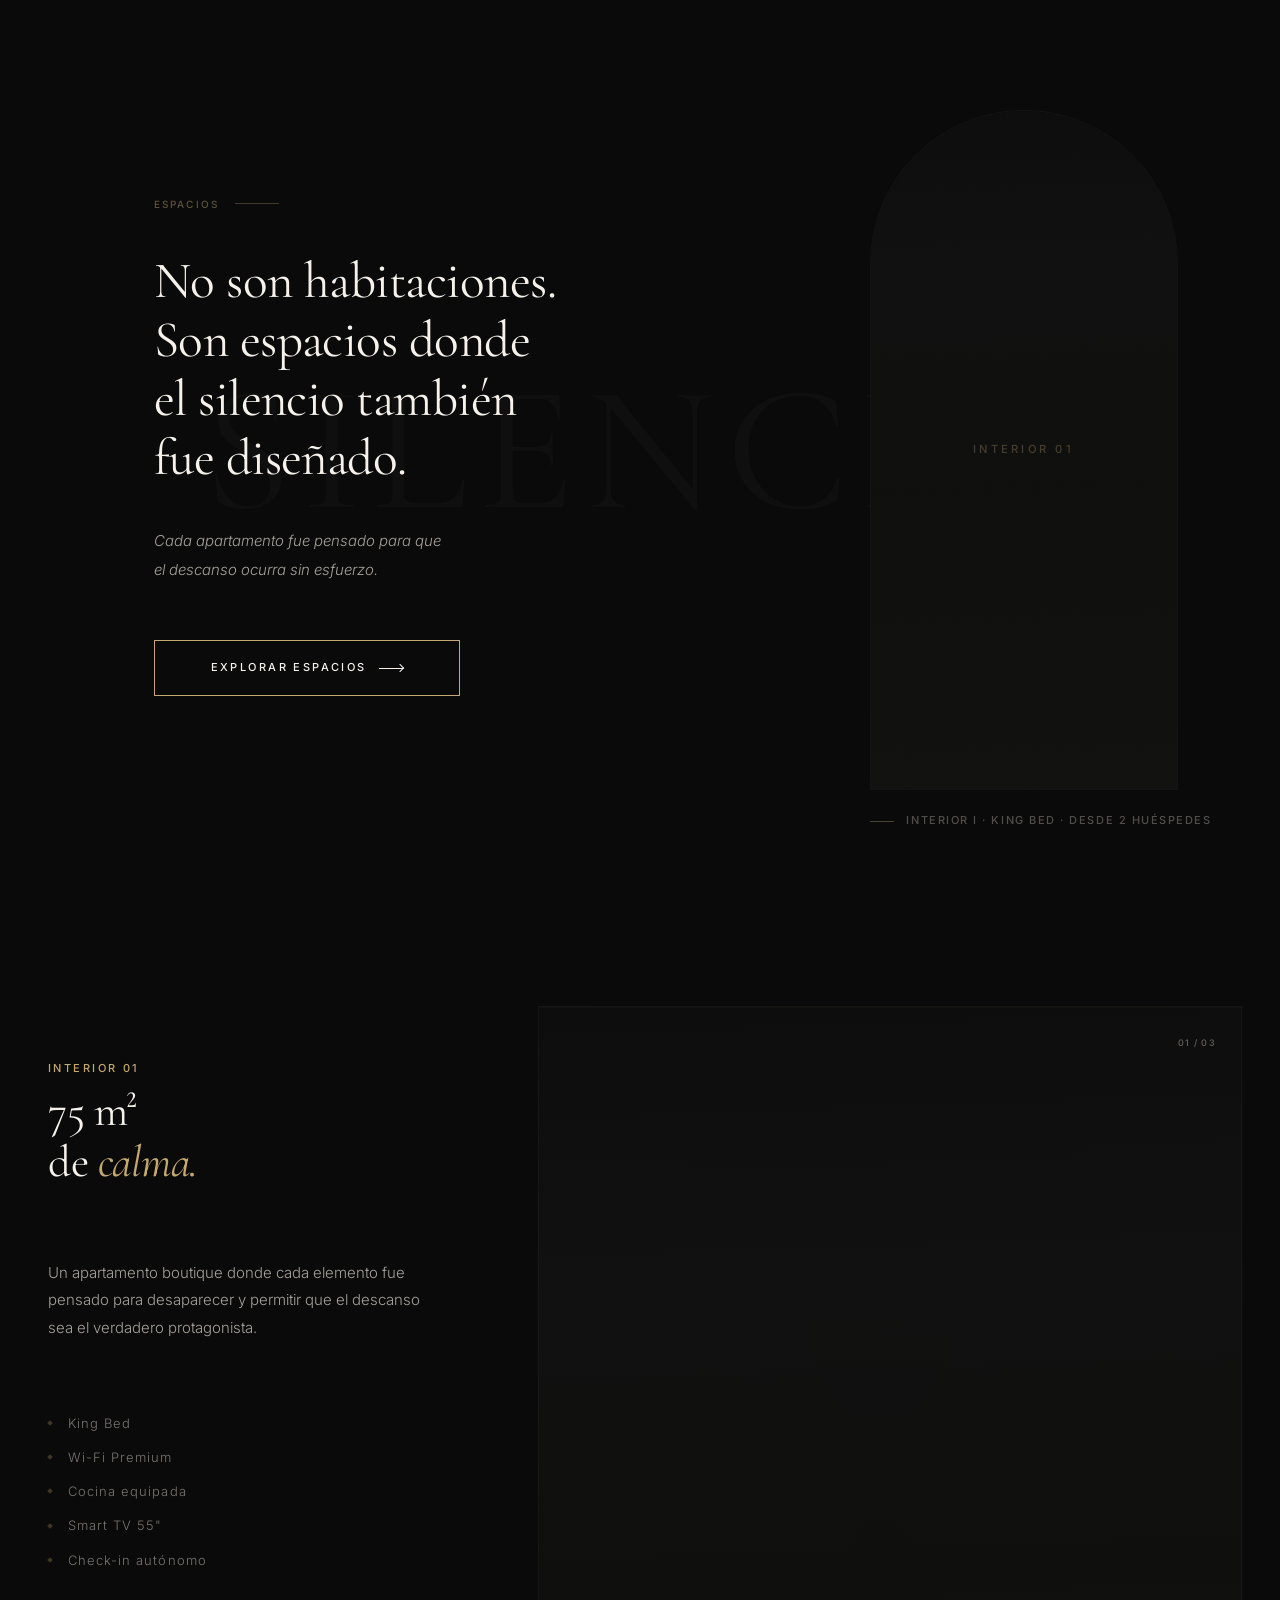
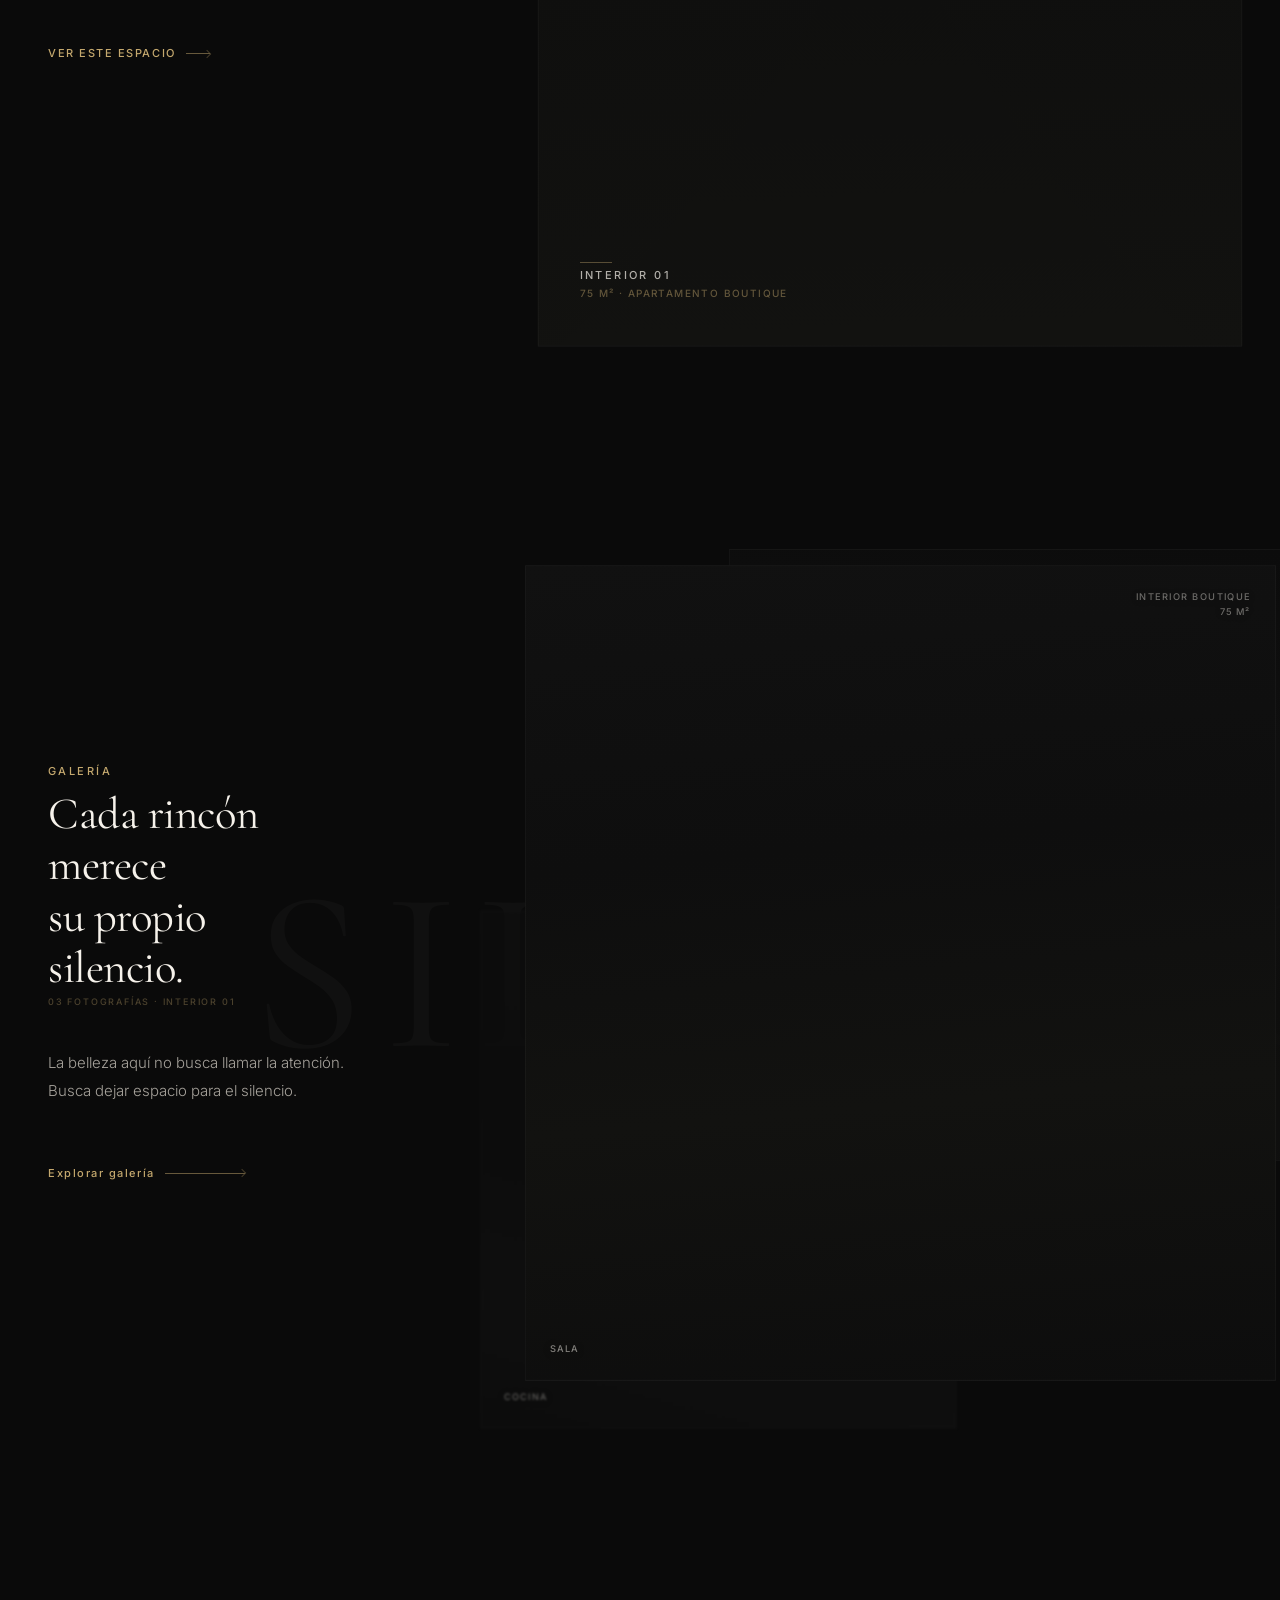
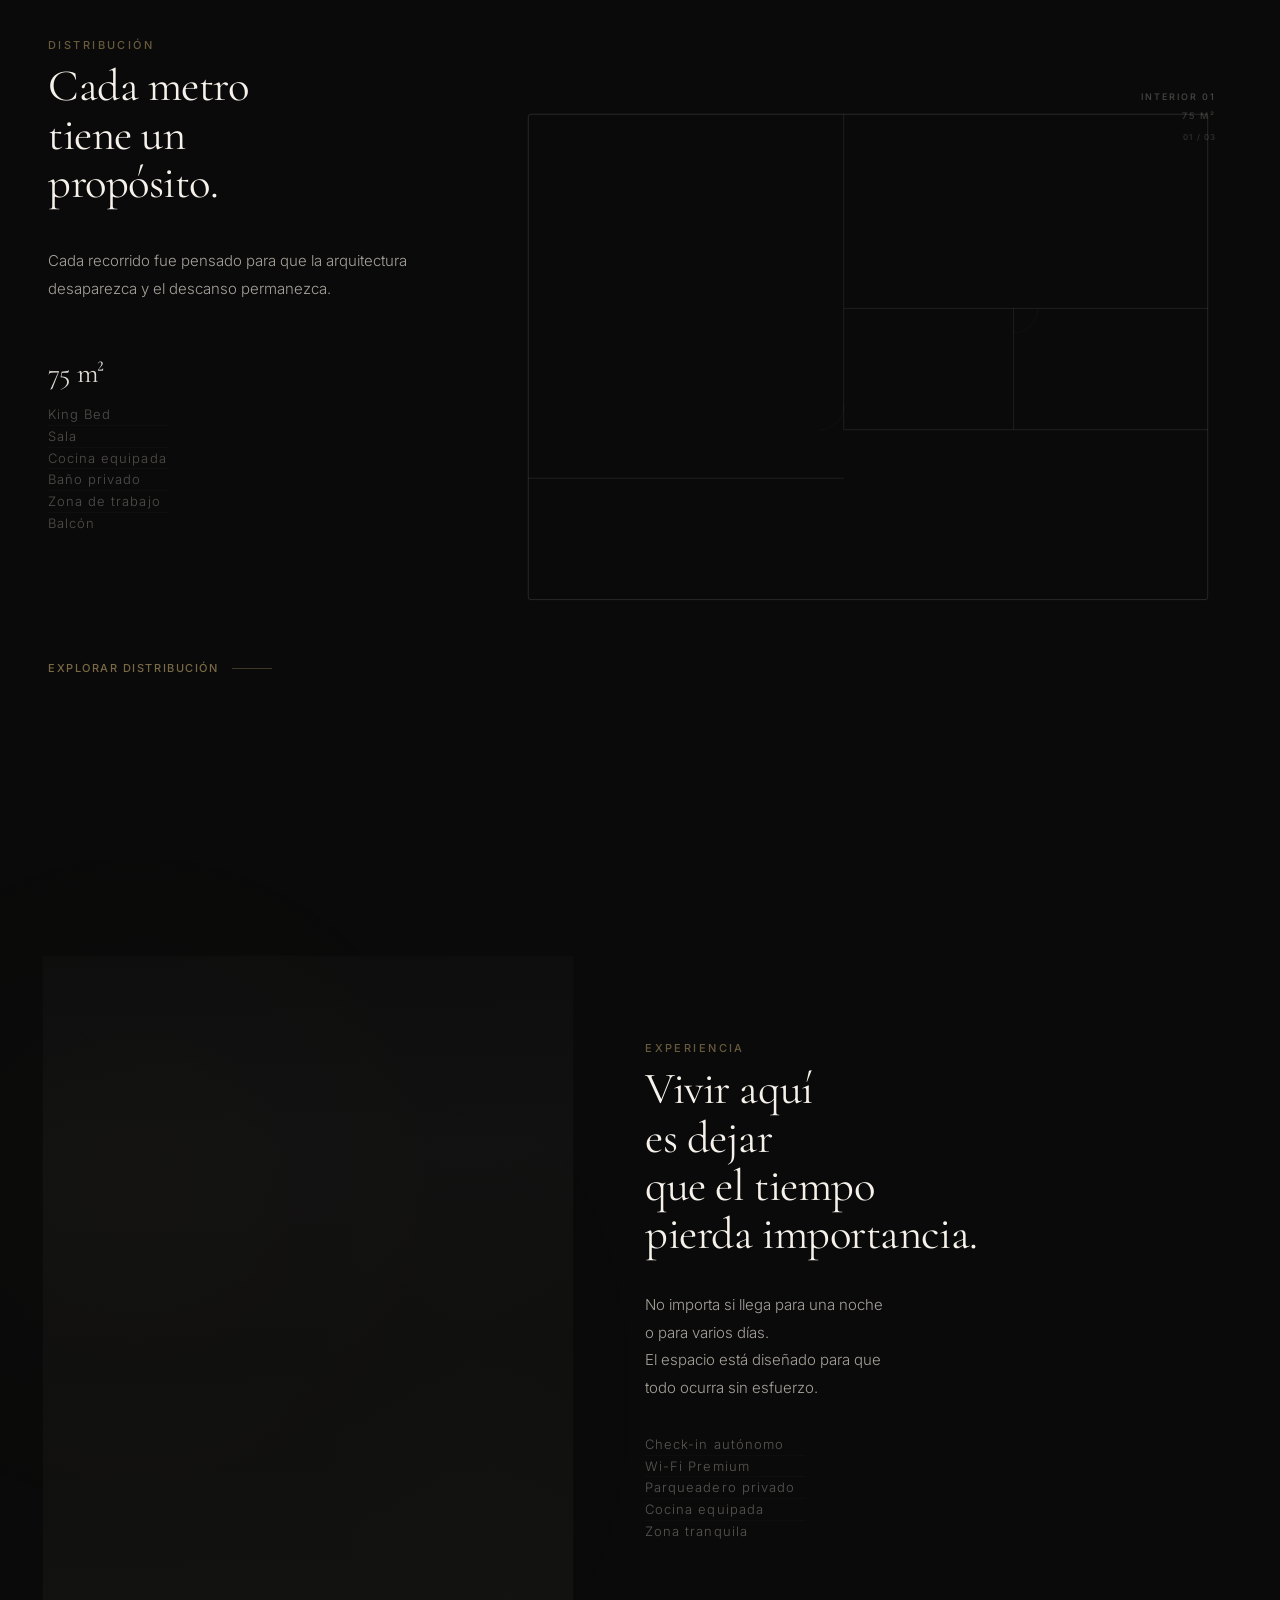
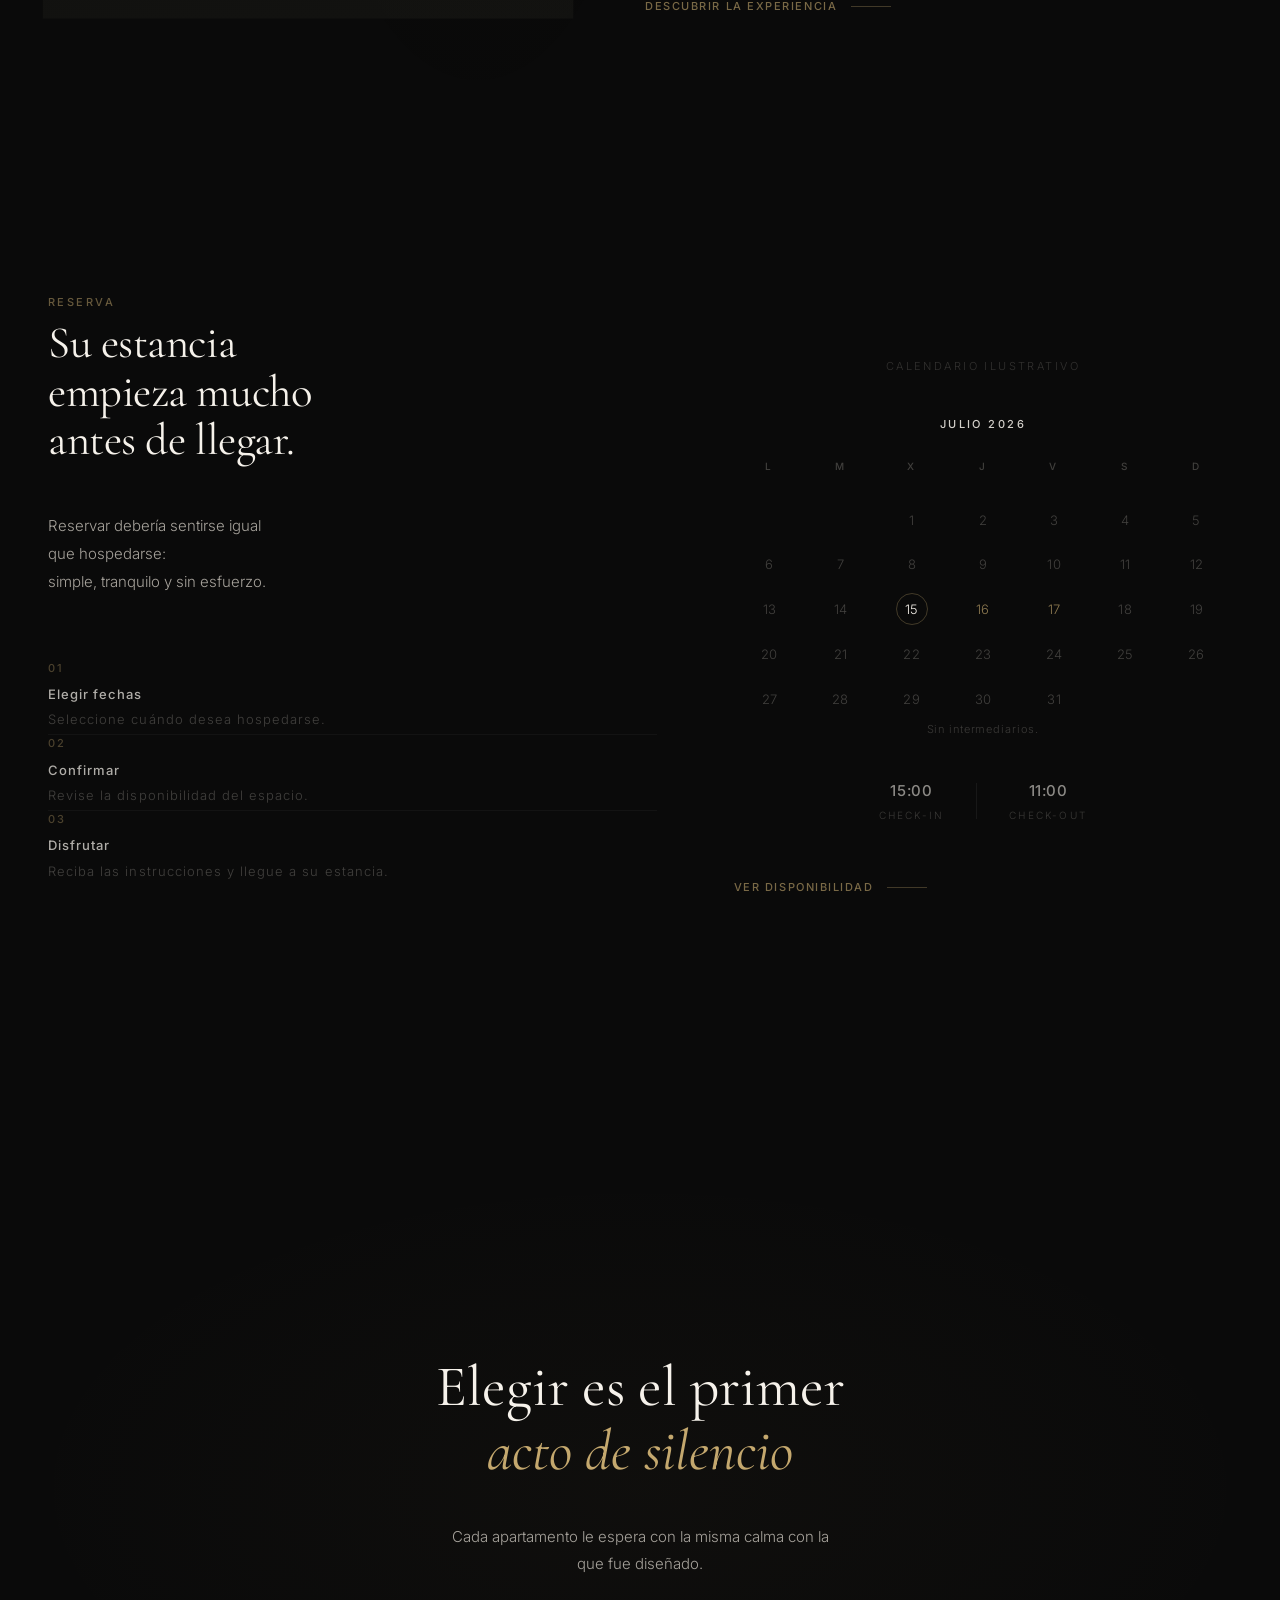
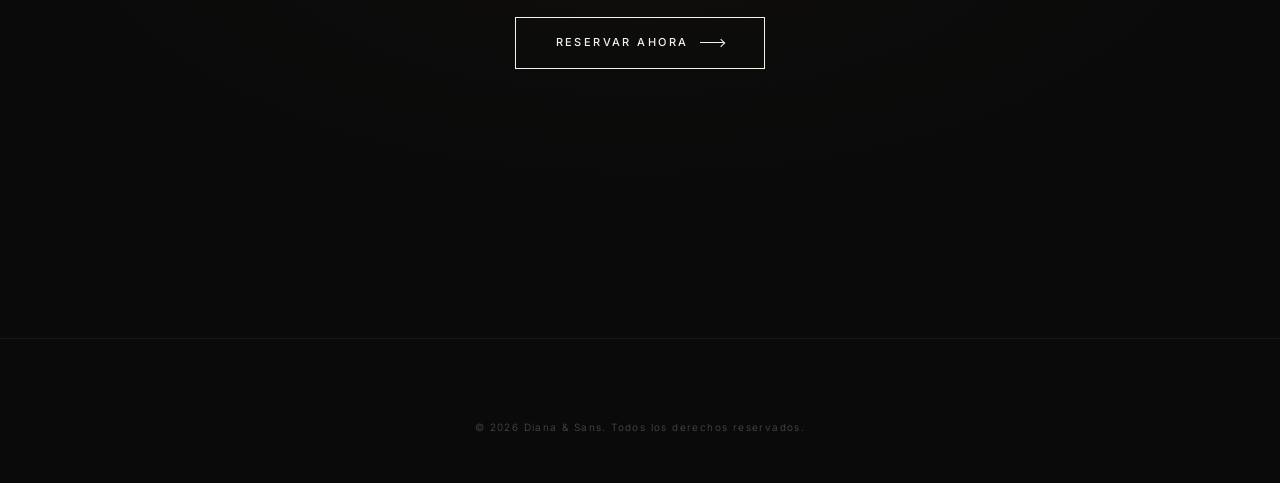
==== espacios.html @ 94f5e5bd "steps more air, calendar note closer, checkin aligned, label to illustrative" ====
<!DOCTYPE html>
<html lang="es">
<head>
  <meta charset="UTF-8">
  <meta name="viewport" content="width=device-width, initial-scale=1.0">
  <title>Espacios — Diana & Sans</title>
  <meta name="description" content="Seis apartamentos boutique. Cada uno, una pausa arquitectónica. Cartago, Valle del Cauca.">

  <link rel="preconnect" href="https://fonts.googleapis.com">
  <link rel="preconnect" href="https://fonts.gstatic.com" crossorigin>
  <link href="https://fonts.googleapis.com/css2?family=Cormorant+Garamond:ital,wght@0,400;0,500;0,600;1,400;1,500&family=Inter:wght@300;400;500&display=swap" rel="stylesheet">

  <link rel="stylesheet" href="assets/css/variables.css">
  <link rel="stylesheet" href="assets/css/reset.css">
  <link rel="stylesheet" href="assets/css/typography.css">
  <link rel="stylesheet" href="assets/css/components.css">
  <link rel="stylesheet" href="assets/css/navbar.css">
  <link rel="stylesheet" href="assets/css/hero.css">
  <link rel="stylesheet" href="assets/css/sections.css">
  <link rel="stylesheet" href="assets/css/footer.css">
  <link rel="stylesheet" href="assets/css/responsive.css">
  <link rel="stylesheet" href="assets/css/espacios-page.css">

  <link rel="icon" type="image/svg+xml" href="data:image/svg+xml,<svg xmlns='http://www.w3.org/2000/svg' viewBox='0 0 32 32'><text y='24' font-size='24' font-family='serif' fill='%23B79A63'>D</text></svg>">

  <style>
    [data-hero] {
      opacity: 0;
      transform: translateY(18px);
      transition: opacity 1s cubic-bezier(0.16, 1, 0.3, 1),
                  transform 1s cubic-bezier(0.16, 1, 0.3, 1);
    }
  </style>
</head>
<body>

  <nav class="navbar navbar--visible" role="navigation">
    <div class="navbar__inner">
      <a href="index.html" class="navbar__logo">Diana <span>&</span> Sans</a>
      <div class="navbar__menu">
        <a href="espacios.html" class="navbar__link">Espacios</a>
        <a href="experiencias.html" class="navbar__link">Experiencias</a>
        <a href="index.html#galeria" class="navbar__link">Galería</a>
        <a href="index.html#servicios" class="navbar__link">Servicios</a>
      </div>
      <div class="navbar__right">
        <span class="navbar__lang">ES</span>
        <a href="index.html#reservar" class="navbar__cta">Reservar</a>
      </div>
      <div class="navbar__toggle" aria-label="Menú">
        <span></span>
        <span></span>
        <span></span>
      </div>
    </div>
  </nav>

  <div class="navbar__mobile-menu">
    <a href="espacios.html" class="navbar__link">Espacios</a>
    <a href="experiencias.html" class="navbar__link">Experiencias</a>
    <a href="index.html#galeria" class="navbar__link">Galería</a>
    <a href="index.html#servicios" class="navbar__link">Servicios</a>
    <a href="index.html#reservar" class="btn btn--primary">Reservar</a>
  </div>

  <!-- ======================== -->
  <!-- HERO — Espacios -->
  <!-- ======================== -->
  <section class="es-hero" id="hero">
    <div class="es-hero__bg">
      <div class="es-hero__glow"></div>
    </div>

    <div class="es-hero__watermark" aria-hidden="true">Silencio</div>

    <div class="es-hero__visual">
      <div class="es-hero__image-frame">
        <div class="es-hero__image-placeholder">
          <span class="es-hero__image-label">Interior 01</span>
        </div>
        <div class="es-hero__tag">
          <span class="es-hero__tag-value">75 m²</span>
          <span class="es-hero__tag-desc">Apartamento Boutique</span>
        </div>
      </div>
      <div class="es-hero__micro-tag" data-hero="4">
        <span class="es-hero__micro-line"></span>
        <span class="es-hero__micro-text">Interior I · King Bed · Desde 2 huéspedes</span>
      </div>
    </div>

    <div class="es-hero__content">
      <div class="es-hero__overline-wrap" data-hero="0">
        <span class="es-hero__overline">Espacios</span>
        <div class="es-hero__overline-line"></div>
      </div>

      <h1 class="es-hero__title" data-hero="1">
        No son habitaciones.<br>
        Son espacios donde<br>
        el silencio también<br>
        fue diseñado.
      </h1>

      <p class="es-hero__subtitle" data-hero="2">
        Cada apartamento fue pensado para que<br>
        el descanso ocurra sin esfuerzo.
      </p>

      <a href="#espacios-lista" class="btn btn--cta es-hero__cta" data-hero="3">
        Explorar espacios
        <span class="btn__arrow"></span>
      </a>
    </div>
  </section>


  <!-- ================================================================
       APT 01 — Interior 01: Editorial 38/62. Photo protagonist.
       ================================================================ -->
  <section class="apt-editorial" data-reveal id="espacios-lista">
    <div class="apt-editorial__inner">

      <!-- Left column: text -->
      <div class="apt-editorial__text">
        <span class="apt-editorial__overline">Interior 01</span>
        <h2 class="apt-editorial__title">
          75 m²<br>
          de <em>calma.</em>
        </h2>
        <p class="apt-editorial__copy">
          Un apartamento boutique donde cada elemento fue pensado para desaparecer y permitir que el descanso sea el verdadero protagonista.
        </p>
        <ul class="apt-editorial__features">
          <li>King Bed</li>
          <li>Wi-Fi Premium</li>
          <li>Cocina equipada</li>
          <li>Smart TV 55"</li>
          <li>Check-in autónomo</li>
        </ul>
        <a href="#" class="apt-editorial__cta">
          Ver este espacio
          <span class="apt-editorial__cta-line"></span>
        </a>
      </div>

      <!-- Right column: image -->
      <div class="apt-editorial__image-col">
        <span class="apt-editorial__counter">01 / 03</span>
        <div class="apt-editorial__image">
          <div class="apt-editorial__image-placeholder"></div>
        </div>
        <div class="apt-editorial__ficha">
          <div class="apt-editorial__ficha-line"></div>
          <span class="apt-editorial__ficha-name">Interior 01</span>
          <span class="apt-editorial__ficha-specs">75 m² · Apartamento Boutique</span>
        </div>
      </div>

    </div>
  </section>

  <!-- ================================================================
       GALLERY PREVIEW — Editorial composition, photo stack.
       ================================================================ -->
  <section class="gallery-preview" id="gallery-preview" data-reveal>
    <div class="gallery-preview__inner">

      <!-- Watermark — giant word behind -->
      <span class="gallery-preview__watermark">Silencio</span>

      <!-- Left column: text -->
      <div class="gallery-preview__text">
        <span class="gallery-preview__overline">Galería</span>
        <h2 class="gallery-preview__title">
          Cada rincón<br>
          merece<br>
          su propio<br>
          silencio.
        </h2>
        <span class="gallery-preview__label">03 Fotografías · Interior 01</span>
        <p class="gallery-preview__copy">
          La belleza aquí no busca llamar la atención.<br>
          Busca dejar espacio para el silencio.
        </p>
        <a href="#" class="gallery-preview__cta">
          Explorar galería
          <span class="gallery-preview__cta-line"></span>
        </a>
      </div>

      <!-- Right column: stacked photos with narrative -->
      <div class="gallery-preview__stack">
        <div class="gallery-preview__photo gallery-preview__photo--1">
          <div class="gallery-preview__photo-placeholder"></div>
          <span class="gallery-preview__photo-caption">Sala</span>
          <span class="gallery-preview__photo-detail">
            Interior Boutique<br>
            75 m²
          </span>
        </div>
        <div class="gallery-preview__photo gallery-preview__photo--2">
          <div class="gallery-preview__photo-placeholder"></div>
          <span class="gallery-preview__photo-caption">Dormitorio</span>
        </div>
        <div class="gallery-preview__photo gallery-preview__photo--3">
          <div class="gallery-preview__photo-placeholder"></div>
          <span class="gallery-preview__photo-caption">Cocina</span>
        </div>
      </div>

    </div>
  </section>

  <!-- DISTRIBUCIÓN — Architectural Floor Plan -->
  <section class="distribucion">
    <div class="distribucion__inner">

      <!-- Left column: editorial text -->
      <div class="distribucion__content">
        <span class="distribucion__overline" data-distribucion>Distribución</span>

        <h2 class="distribucion__title" data-distribucion>
          Cada metro<br>
          tiene un<br>
          propósito.
        </h2>

        <p class="distribucion__copy" data-distribucion>
          Cada recorrido fue pensado para que la arquitectura desaparezca y el descanso permanezca.
        </p>

        <div class="distribucion__specs" data-distribucion>
          <span class="distribucion__spec-highlight">75 m²</span>
        </div>

        <ul class="distribucion__features" data-distribucion id="distribucion-features">
          <li class="distribucion__feature">King Bed</li>
          <li class="distribucion__feature">Sala</li>
          <li class="distribucion__feature">Cocina equipada</li>
          <li class="distribucion__feature">Baño privado</li>
          <li class="distribucion__feature">Zona de trabajo</li>
          <li class="distribucion__feature">Balcón</li>
        </ul>

        <a href="#interior-01" class="distribucion__cta" data-distribucion>
          <span class="distribucion__cta-text">Explorar distribución</span>
          <span class="distribucion__cta-line"></span>
        </a>
      </div>

      <!-- Right column: architectural floor plan SVG -->
      <div class="distribucion__plan" data-distribucion>

        <!-- Editorial detail — top-right corner -->
        <div class="distribucion__plan-detail">
          <span class="distribucion__plan-detail-name">Interior 01</span>
          <span class="distribucion__plan-detail-size">75 m²</span>
          <span class="distribucion__plan-detail-counter">01 / 03</span>
        </div>

        <svg class="distribucion__svg" viewBox="0 0 600 440" fill="none" xmlns="http://www.w3.org/2000/svg">

          <!-- Outer walls -->
          <rect class="distribucion__walls" x="20" y="20" width="560" height="400" rx="2"/>

          <!-- Inner partition lines -->
          <line class="distribucion__line distribucion__line--draw" x1="280" y1="20" x2="280" y2="280"/>
          <line class="distribucion__line distribucion__line--draw" x1="280" y1="280" x2="580" y2="280"/>
          <line class="distribucion__line distribucion__line--draw" x1="280" y1="180" x2="580" y2="180"/>
          <line class="distribucion__line distribucion__line--draw" x1="420" y1="180" x2="420" y2="280"/>
          <line class="distribucion__line distribucion__line--draw" x1="20" y1="320" x2="280" y2="320"/>

          <!-- Door arcs -->
          <path class="distribucion__line distribucion__line--draw distribucion__line--thin" d="M 280 260 A 20 20 0 0 1 260 280"/>
          <path class="distribucion__line distribucion__line--draw distribucion__line--thin" d="M 420 200 A 20 20 0 0 0 440 180"/>
          <path class="distribucion__line distribucion__line--draw distribucion__line--thin" d="M 400 280 A 20 20 0 0 1 420 260"/>

          <!-- Window marks (small tick marks on outer walls) -->
          <line class="distribucion__line distribucion__line--draw distribucion__line--thin" x1="80" y1="20" x2="80" y2="12"/>
          <line class="distribucion__line distribucion__line--draw distribucion__line--thin" x1="140" y1="20" x2="140" y2="12"/>
          <line class="distribucion__line distribucion__line--draw distribucion__line--thin" x1="200" y1="20" x2="200" y2="12"/>
          <line class="distribucion__line distribucion__line--draw distribucion__line--thin" x1="490" y1="20" x2="490" y2="12"/>
          <line class="distribucion__line distribucion__line--draw distribucion__line--thin" x1="580" y1="80" x2="588" y2="80"/>
          <line class="distribucion__line distribucion__line--draw distribucion__line--thin" x1="580" y1="130" x2="588" y2="130"/>

          <!-- Zones (hover areas — transparent fill) -->
          <rect class="distribucion__zone" data-zone="habitacion" x="22" y="22" width="256" height="296" rx="1"/>
          <rect class="distribucion__zone" data-zone="sala" x="282" y="22" width="296" height="156" rx="1"/>
          <rect class="distribucion__zone" data-zone="cocina" x="282" y="182" width="136" height="96" rx="1"/>
          <rect class="distribucion__zone" data-zone="bano" x="422" y="182" width="156" height="96" rx="1"/>
          <rect class="distribucion__zone" data-zone="balcon" x="22" y="322" width="256" height="96" rx="1"/>

          <!-- Zone labels -->
          <text class="distribucion__label" x="150" y="170" data-label="habitacion">Habitación</text>
          <text class="distribucion__label" x="430" y="105" data-label="sala">Sala</text>
          <text class="distribucion__label" x="350" y="235" data-label="cocina">Cocina</text>
          <text class="distribucion__label" x="500" y="235" data-label="bano">Baño</text>
          <text class="distribucion__label" x="150" y="375" data-label="balcon">Balcón</text>

        </svg>
      </div>

    </div>
  </section>

  <!-- ======================== -->
  <!-- EXPERIENCIA — Emotional Pause -->
  <!-- ======================== -->
  <section class="experiencia-pause">
    <div class="experiencia-pause__inner">

      <!-- Left: large photograph -->
      <div class="experiencia-pause__image-col">
        <div class="experiencia-pause__image">
          <div class="experiencia-pause__image-placeholder"></div>
        </div>
      </div>

      <!-- Right: editorial text -->
      <div class="experiencia-pause__content">
        <span class="experiencia-pause__overline">Experiencia</span>

        <h2 class="experiencia-pause__title">
          Vivir aquí<br>
          es dejar<br>
          que el tiempo<br>
          pierda importancia.
        </h2>

        <p class="experiencia-pause__copy">
          No importa si llega para una noche<br>
          o para varios días.<br>
          El espacio está diseñado para que<br>
          todo ocurra sin esfuerzo.
        </p>

        <ul class="experiencia-pause__list">
          <li class="experiencia-pause__item">Check-in autónomo</li>
          <li class="experiencia-pause__item">Wi-Fi Premium</li>
          <li class="experiencia-pause__item">Parqueadero privado</li>
          <li class="experiencia-pause__item">Cocina equipada</li>
          <li class="experiencia-pause__item">Zona tranquila</li>
        </ul>

        <a href="#experiencias" class="experiencia-pause__cta">
          <span class="experiencia-pause__cta-text">Descubrir la experiencia</span>
          <span class="experiencia-pause__cta-line"></span>
        </a>
      </div>

    </div>
  </section>

  <!-- RESERVA — Editorial Booking -->
  <section class="reserva">
    <div class="reserva__inner">

      <!-- Left: editorial text -->
      <div class="reserva__content">
        <span class="reserva__overline">Reserva</span>

        <h2 class="reserva__title">
          Su estancia<br>
          empieza mucho<br>
          antes de llegar.
        </h2>

        <p class="reserva__copy">
          Reservar debería sentirse igual<br>
          que hospedarse:<br>
          simple, tranquilo y sin esfuerzo.
        </p>

        <ol class="reserva__steps">
          <li class="reserva__step">
            <span class="reserva__step-number">01</span>
            <span class="reserva__step-title">Elegir fechas</span>
            <span class="reserva__step-desc">Seleccione cuándo desea hospedarse.</span>
          </li>
          <li class="reserva__step">
            <span class="reserva__step-number">02</span>
            <span class="reserva__step-title">Confirmar</span>
            <span class="reserva__step-desc">Revise la disponibilidad del espacio.</span>
          </li>
          <li class="reserva__step">
            <span class="reserva__step-number">03</span>
            <span class="reserva__step-title">Disfrutar</span>
            <span class="reserva__step-desc">Reciba las instrucciones y llegue a su estancia.</span>
          </li>
        </ol>
      </div>

      <!-- Right: editorial calendar -->
      <div class="reserva__calendar-col">
        <p class="reserva__calendar-label">Calendario ilustrativo</p>
        <div class="reserva__calendar">
          <div class="reserva__calendar-header">
            <span class="reserva__calendar-month">Julio 2026</span>
          </div>
          <div class="reserva__calendar-weekdays">
            <span>L</span><span>M</span><span>X</span><span>J</span><span>V</span><span>S</span><span>D</span>
          </div>
          <div class="reserva__calendar-grid">
            <span class="reserva__calendar-day reserva__calendar-day--empty"></span>
            <span class="reserva__calendar-day reserva__calendar-day--empty"></span>
            <span class="reserva__calendar-day">1</span>
            <span class="reserva__calendar-day">2</span>
            <span class="reserva__calendar-day">3</span>
            <span class="reserva__calendar-day">4</span>
            <span class="reserva__calendar-day">5</span>
            <span class="reserva__calendar-day">6</span>
            <span class="reserva__calendar-day">7</span>
            <span class="reserva__calendar-day">8</span>
            <span class="reserva__calendar-day">9</span>
            <span class="reserva__calendar-day">10</span>
            <span class="reserva__calendar-day">11</span>
            <span class="reserva__calendar-day">12</span>
            <span class="reserva__calendar-day">13</span>
            <span class="reserva__calendar-day">14</span>
            <span class="reserva__calendar-day reserva__calendar-day--selected">15</span>
            <span class="reserva__calendar-day reserva__calendar-day--active">16</span>
            <span class="reserva__calendar-day reserva__calendar-day--active">17</span>
            <span class="reserva__calendar-day">18</span>
            <span class="reserva__calendar-day">19</span>
            <span class="reserva__calendar-day">20</span>
            <span class="reserva__calendar-day">21</span>
            <span class="reserva__calendar-day">22</span>
            <span class="reserva__calendar-day">23</span>
            <span class="reserva__calendar-day">24</span>
            <span class="reserva__calendar-day">25</span>
            <span class="reserva__calendar-day">26</span>
            <span class="reserva__calendar-day">27</span>
            <span class="reserva__calendar-day">28</span>
            <span class="reserva__calendar-day">29</span>
            <span class="reserva__calendar-day">30</span>
            <span class="reserva__calendar-day">31</span>
          </div>
          <p class="reserva__calendar-note">Sin intermediarios.</p>
        </div>

        <div class="reserva__checkin">
          <span class="reserva__checkin-block">
            <span class="reserva__checkin-time">15:00</span>
            <span class="reserva__checkin-label">Check-in</span>
          </span>
          <span class="reserva__checkin-divider"></span>
          <span class="reserva__checkin-block">
            <span class="reserva__checkin-time">11:00</span>
            <span class="reserva__checkin-label">Check-out</span>
          </span>
        </div>

        <a href="#reservar" class="reserva__cta">
          <span class="reserva__cta-text">Ver disponibilidad</span>
          <span class="reserva__cta-line"></span>
        </a>
      </div>

    </div>
  </section>

  <!-- CTA FINAL -->
  <section class="cta-final" id="reservar">
    <div class="cta-final__bg"></div>
    <div class="cta-final__content">
      <h2 class="cta-final__title" data-reveal>
        Elegir es el primer<br>
        <span>acto de silencio</span>
      </h2>
      <p class="body-text" data-reveal="delay-1" style="max-width: 380px; text-align: center;">
        Cada apartamento le espera con la misma calma con la que fue diseñado.
      </p>
      <a href="#" class="btn btn--white" data-reveal="delay-2">
        Reservar ahora
        <span class="btn__arrow"></span>
      </a>
    </div>
  </section>

  <footer class="footer">
    <div class="container">
      <div class="footer__bottom">
        <span class="footer__copyright">&copy; 2026 Diana & Sans. Todos los derechos reservados.</span>
      </div>
    </div>
  </footer>

  <script src="assets/js/main.js"></script>
</body>
</html>
---- assets/css/variables.css ----
/* ============================================================
   DIANA & SANS — DESIGN SYSTEM TOKENS
   ============================================================
   
   Every value in this file is a token.
   No hardcoded values should exist anywhere else.
   
   ============================================================ */

:root {

  /* ==========================================================
     1. COLOR TOKENS
     ========================================================== */

  /* Palette */
  --color-black-absolute: #0A0A0A;
  --color-black-warm: #111111;
  --color-ivory: #F6F2EB;
  --color-gold: #C4A86E;
  --color-gray-warm: #A6A29B;
  --color-white: #FFFFFF;

  /* Functional */
  --color-divider: rgba(255, 255, 255, 0.06);
  --color-divider-gold: rgba(196, 168, 110, 0.2);
  --color-surface: var(--color-black-absolute);
  --color-surface-elevated: var(--color-black-warm);
  --color-text-primary: var(--color-ivory);
  --color-text-secondary: var(--color-gray-warm);
  --color-text-accent: var(--color-gold);

  /* ==========================================================
     2. TYPOGRAPHY TOKENS
     ========================================================== */

  /* Families */
  --font-heading: 'Cormorant Garamond', Georgia, serif;
  --font-body: 'Inter', -apple-system, Helvetica Neue, sans-serif;

  /* Weights */
  --weight-heading-light: 400;
  --weight-heading-medium: 500;
  --weight-heading-semibold: 600;
  --weight-body-light: 300;
  --weight-body-regular: 400;
  --weight-body-medium: 500;

  /* --- Type Scale --- */

  /* Display — Hero headline */
  --text-display: clamp(3.5rem, 6vw, 7.5rem);
  --text-display-lh: 1;
  --text-display-tracking: -0.02em;

  /* H1 — Section hero */
  --text-h1: clamp(2.5rem, 4.5vw, 5rem);
  --text-h1-lh: 1.1;
  --text-h1-tracking: -0.02em;

  /* H2 — Section title */
  --text-h2: clamp(2rem, 3.5vw, 4rem);
  --text-h2-lh: 1.15;
  --text-h2-tracking: -0.02em;

  /* H3 — Subsection */
  --text-h3: clamp(1.25rem, 1.8vw, 1.75rem);
  --text-h3-lh: 1.25;
  --text-h3-tracking: -0.01em;

  /* H4 — Card title */
  --text-h4: clamp(1.125rem, 1.4vw, 1.5rem);
  --text-h4-lh: 1.3;
  --text-h4-tracking: 0;

  /* Eyebrow — Section overline */
  --text-eyebrow: 0.625rem;
  --text-eyebrow-lh: 1.4;
  --text-eyebrow-tracking: 0.22em;

  /* Body — Paragraphs */
  --text-body: 0.9375rem;
  --text-body-lh: 1.8;
  --text-body-tracking: 0;

  /* Body Small — Captions in content */
  --text-body-small: 0.8125rem;
  --text-body-small-lh: 1.6;
  --text-body-small-tracking: 0;

  /* Caption — Labels, meta */
  --text-caption: 0.6875rem;
  --text-caption-lh: 1.4;
  --text-caption-tracking: 0.14em;

  /* CTA — Button text */
  --text-cta: 0.625rem;
  --text-cta-lh: 1.4;
  --text-cta-tracking: 0.22em;

  /* Stat — Number indicators */
  --text-stat: clamp(2.5rem, 3vw, 3.5rem);
  --text-stat-lh: 1;
  --text-stat-tracking: -0.02em;

  /* Tracking Presets */
  --tracking-tight: -0.02em;
  --tracking-normal: 0;
  --tracking-wide: 0.08em;
  --tracking-wider: 0.14em;
  --tracking-widest: 0.22em;

  /* Leading Presets */
  --leading-none: 1;
  --leading-tight: 1.1;
  --leading-snug: 1.25;
  --leading-normal: 1.6;
  --leading-relaxed: 1.8;

  /* ==========================================================
     3. SPACING TOKENS — 8px Baseline Grid
     ========================================================== */

  /* Atomic */
  --space-2: 2px;
  --space-4: 4px;
  --space-8: 8px;
  --space-12: 12px;
  --space-16: 16px;
  --space-24: 24px;
  --space-32: 32px;
  --space-40: 40px;
  --space-48: 48px;
  --space-56: 56px;
  --space-64: 64px;
  --space-72: 72px;
  --space-80: 80px;
  --space-96: 96px;
  --space-112: 112px;
  --space-120: 120px;
  --space-128: 128px;
  --space-160: 160px;
  --space-180: 180px;
  --space-192: 192px;
  --space-200: 200px;
  --space-220: 220px;

  /* --- Vertical Rhythm --- */

  /* Section breathing */
  --section-padding: var(--space-160);
  --section-gap: var(--space-160);

  /* Content block gap (between headline and body, etc.) */
  --block-gap: var(--space-80);

  /* Element gap (between related items) */
  --element-gap: var(--space-40);

  /* Tight gap (between label and value) */
  --tight-gap: var(--space-16);

  /* Micro gap (between inline items) */
  --micro-gap: var(--space-8);

  /* ==========================================================
     4. GRID TOKENS
     ========================================================== */

  --grid-container: 1440px;
  --grid-columns: 12;
  --grid-gutter: 32px;
  --grid-margin: 72px;
  --grid-page-margin: clamp(24px, 3.75vw, 72px);

  /* ==========================================================
     5. LAYOUT TOKENS
     ========================================================== */

  --navbar-height: 72px;
  --navbar-height-scrolled: 64px;

  /* ==========================================================
     6. RADIUS TOKENS
     ========================================================== */

  --radius-none: 0;
  --radius-sm: 2px;
  --radius-md: 4px;
  --radius-lg: 8px;

  /* ==========================================================
     7. SHADOW / EFFECT TOKENS
     ========================================================== */

  --shadow-none: none;
  --shadow-glow: 0 0 120px 60px rgba(196, 168, 110, 0.05);
  --shadow-glow-strong: 0 0 200px 80px rgba(196, 168, 110, 0.07);

  /* ==========================================================
     8. TRANSITION TOKENS
     ========================================================== */

  /* Easing */
  --ease-out: cubic-bezier(0.16, 1, 0.3, 1);
  --ease-in-out: cubic-bezier(0.65, 0, 0.35, 1);
  --ease-spring: cubic-bezier(0.34, 1.56, 0.64, 1);

  /* Duration — The luxury lives here */
  --duration-instant: 120ms;
  --duration-fast: 250ms;
  --duration-normal: 450ms;
  --duration-slow: 800ms;
  --duration-slower: 1200ms;
  --duration-emerge: 1600ms;

  /* ==========================================================
     9. Z-INDEX TOKENS
     ========================================================== */

  --z-below: -1;
  --z-base: 0;
  --z-above: 10;
  --z-navbar: 100;
  --z-overlay: 200;
  --z-modal: 300;
}
---- assets/css/typography.css ----
/* ============================================================
   DIANA & SANS — TYPOGRAPHY SYSTEM
   ============================================================
   
   Scale:
     Display  — Hero headlines
     H1       — Section hero
     H2       — Section titles
     H3       — Subsections, card names
     H4       — Small headings
     Eyebrow  — Section overlines
     Body     — Paragraphs
     Body Small — Captions in content
     Caption  — Labels, meta, navigation
     CTA      — Button text
     Stat     — Number indicators
   
   ============================================================ */

h1, h2, h3, h4, h5, h6 {
  font-family: var(--font-heading);
  font-weight: var(--weight-heading-light);
}

/* --- Display --- */
.display {
  font-size: var(--text-display);
  font-weight: var(--weight-heading-light);
  line-height: var(--text-display-lh);
  letter-spacing: var(--text-display-tracking);
}

/* --- H1 --- */
.h1 {
  font-size: var(--text-h1);
  font-weight: var(--weight-heading-light);
  line-height: var(--text-h1-lh);
  letter-spacing: var(--text-h1-tracking);
}

/* --- H2 --- */
.h2 {
  font-size: var(--text-h2);
  font-weight: var(--weight-heading-light);
  line-height: var(--text-h2-lh);
  letter-spacing: var(--text-h2-tracking);
}

/* --- H3 --- */
.h3 {
  font-size: var(--text-h3);
  font-weight: var(--weight-heading-medium);
  line-height: var(--text-h3-lh);
  letter-spacing: var(--text-h3-tracking);
}

/* --- H4 --- */
.h4 {
  font-size: var(--text-h4);
  font-weight: var(--weight-heading-medium);
  line-height: var(--text-h4-lh);
  letter-spacing: var(--text-h4-tracking);
}

/* --- Eyebrow --- */
.eyebrow {
  font-family: var(--font-body);
  font-size: var(--text-eyebrow);
  font-weight: var(--weight-body-medium);
  line-height: var(--text-eyebrow-lh);
  letter-spacing: var(--text-eyebrow-tracking);
  text-transform: uppercase;
  color: var(--color-text-accent);
}

/* --- Body --- */
.body {
  font-size: var(--text-body);
  font-weight: var(--weight-body-light);
  line-height: var(--text-body-lh);
  letter-spacing: var(--text-body-tracking);
  color: var(--color-text-secondary);
}

/* --- Body Small --- */
.body-sm {
  font-size: var(--text-body-small);
  font-weight: var(--weight-body-light);
  line-height: var(--text-body-small-lh);
  letter-spacing: var(--text-body-small-tracking);
  color: var(--color-text-secondary);
}

/* --- Caption --- */
.caption {
  font-family: var(--font-body);
  font-size: var(--text-caption);
  font-weight: var(--weight-body-regular);
  line-height: var(--text-caption-lh);
  letter-spacing: var(--text-caption-tracking);
  text-transform: uppercase;
  color: var(--color-text-secondary);
}

/* --- CTA --- */
.cta-text {
  font-family: var(--font-body);
  font-size: var(--text-cta);
  font-weight: var(--weight-body-medium);
  line-height: var(--text-cta-lh);
  letter-spacing: var(--text-cta-tracking);
  text-transform: uppercase;
}

/* --- Stat --- */
.stat {
  font-family: var(--font-heading);
  font-size: var(--text-stat);
  font-weight: var(--weight-heading-light);
  line-height: var(--text-stat-lh);
  letter-spacing: var(--text-stat-tracking);
}

/* ============================================================
   LEGACY CLASSES (backward compatibility)
   ============================================================ */

.heading-hero {
  font-size: var(--text-display);
  font-weight: var(--weight-heading-light);
  line-height: var(--text-display-lh);
  letter-spacing: var(--text-display-tracking);
}

.heading-section {
  font-size: var(--text-h2);
  font-weight: var(--weight-heading-light);
  line-height: var(--text-h2-lh);
  letter-spacing: var(--text-h2-tracking);
}

.heading-subsection {
  font-size: var(--text-h4);
  font-weight: var(--weight-heading-medium);
  line-height: var(--text-h4-lh);
}

.overline {
  font-family: var(--font-body);
  font-size: var(--text-eyebrow);
  font-weight: var(--weight-body-medium);
  letter-spacing: var(--text-eyebrow-tracking);
  text-transform: uppercase;
  color: var(--color-text-accent);
}

.body-text {
  font-size: var(--text-body);
  font-weight: var(--weight-body-light);
  line-height: var(--text-body-lh);
  letter-spacing: var(--text-body-tracking);
  color: var(--color-text-secondary);
}

.body-small {
  font-size: var(--text-body-small);
  font-weight: var(--weight-body-light);
  line-height: var(--text-body-small-lh);
  color: var(--color-text-secondary);
}

.gold-text {
  color: var(--color-text-accent);
}

.ivory-text {
  color: var(--color-text-primary);
}
---- assets/css/components.css ----
/* ===========================
   Layout Components
   =========================== */

.container {
  width: 100%;
  max-width: var(--grid-container);
  margin: 0 auto;
  padding-left: var(--grid-page-margin);
  padding-right: var(--grid-page-margin);
}

/* ===========================
   Vertical Rhythm
   =========================== */

.section {
  padding-top: var(--section-padding);
  padding-bottom: var(--section-padding);
  position: relative;
}

.section--flush {
  padding-top: 0;
  padding-bottom: 0;
}

.grid {
  display: grid;
  grid-template-columns: repeat(var(--grid-columns), 1fr);
  gap: var(--grid-gutter);
}

.flex-center {
  display: flex;
  align-items: center;
  justify-content: center;
}

.flex-between {
  display: flex;
  align-items: center;
  justify-content: space-between;
}

/* ===========================
   Dividers
   =========================== */

.divider {
  width: 100%;
  height: 1px;
  background-color: var(--color-divider);
  border: none;
}

.divider--gold {
  background-color: var(--color-divider-gold);
}

.divider--thin {
  opacity: 0.5;
}

.divider-vertical {
  width: 1px;
  height: 100%;
  background-color: var(--color-divider);
}

/* ===========================
   Buttons
   =========================== */

.btn {
  display: inline-flex;
  align-items: center;
  gap: var(--space-12);
  font-family: var(--font-body);
  font-size: var(--text-caption);
  font-weight: var(--weight-body-medium);
  letter-spacing: var(--tracking-widest);
  text-transform: uppercase;
  transition: all var(--duration-normal) var(--ease-out);
  position: relative;
}

.btn--primary {
  padding: var(--space-16) var(--space-40);
  border: 1px solid var(--color-gold);
  color: var(--color-gold);
}

.btn--primary:hover {
  background-color: var(--color-gold);
  color: var(--color-black-absolute);
}

.btn--ghost {
  padding: var(--space-16) 0;
  color: var(--color-gold);
  border: none;
}

.btn--ghost::after {
  content: '';
  position: absolute;
  bottom: 0;
  left: 0;
  width: 100%;
  height: 1px;
  background-color: var(--color-gold);
  transform: scaleX(0);
  transform-origin: right;
  transition: transform var(--duration-normal) var(--ease-out);
}

.btn--ghost:hover::after {
  transform: scaleX(1);
  transform-origin: left;
}

.btn--white {
  padding: var(--space-16) var(--space-40);
  border: 1px solid var(--color-ivory);
  color: var(--color-ivory);
}

.btn--white:hover {
  background-color: var(--color-ivory);
  color: var(--color-black-absolute);
}

.btn__arrow {
  width: 24px;
  height: 1px;
  background-color: currentColor;
  position: relative;
  transition: width var(--duration-normal) var(--ease-out);
}

.btn__arrow::after {
  content: '';
  position: absolute;
  right: 0;
  top: 50%;
  transform: translateY(-50%) rotate(45deg);
  width: 6px;
  height: 6px;
  border-top: 1px solid currentColor;
  border-right: 1px solid currentColor;
}

.btn:hover .btn__arrow {
  width: 36px;
}

/* ===========================
   Tags / Badges
   =========================== */

.tag {
  display: inline-flex;
  align-items: center;
  padding: var(--space-4) var(--space-16);
  font-family: var(--font-body);
  font-size: 0.625rem;
  font-weight: var(--weight-body-medium);
  letter-spacing: var(--tracking-widest);
  text-transform: uppercase;
  border: 1px solid var(--color-divider);
  color: var(--color-gray-warm);
}

.tag--gold {
  border-color: var(--color-divider-gold);
  color: var(--color-gold);
}

/* ===========================
   Indicators
   =========================== */

.indicator {
  display: flex;
  flex-direction: column;
  align-items: flex-start;
  gap: var(--space-8);
}

.indicator__number {
  font-family: var(--font-heading);
  font-size: var(--text-stat);
  font-weight: var(--weight-heading-light);
  line-height: var(--leading-none);
  color: var(--color-ivory);
}

.indicator__label {
  font-family: var(--font-body);
  font-size: var(--text-caption);
  font-weight: var(--weight-body-regular);
  letter-spacing: var(--tracking-wider);
  text-transform: uppercase;
  color: var(--color-gray-warm);
}

/* ===========================
   Image Containers
   =========================== */

.img-wrapper {
  position: relative;
  overflow: hidden;
  background-color: var(--color-black-warm);
}

.img-wrapper::after {
  content: '';
  position: absolute;
  inset: 0;
  background: linear-gradient(180deg, transparent 0%, rgba(10, 10, 10, 0.3) 100%);
  pointer-events: none;
}

.img-placeholder {
  width: 100%;
  height: 100%;
  background-color: var(--color-black-warm);
  position: relative;
  overflow: hidden;
}

.img-placeholder::before {
  content: '';
  position: absolute;
  inset: 0;
  background:
    linear-gradient(135deg, rgba(183, 154, 99, 0.03) 0%, transparent 50%),
    linear-gradient(225deg, rgba(166, 162, 155, 0.02) 0%, transparent 50%);
}

.img-placeholder--architectural {
  background:
    linear-gradient(180deg, var(--color-black-warm) 0%, rgba(17, 17, 17, 0.8) 100%);
}

/* Architectural line drawing */
.img-placeholder--architectural::after {
  content: '';
  position: absolute;
  top: 15%;
  left: 10%;
  width: 80%;
  height: 70%;
  border: 1px solid rgba(255, 255, 255, 0.02);
  background: transparent;
}

.img-placeholder--architectural::before {
  content: '';
  position: absolute;
  top: 25%;
  left: 20%;
  width: 60%;
  height: 50%;
  border: 1px solid rgba(196, 168, 110, 0.03);
}

/* ===========================
   Section Header Pattern
   =========================== */

.section-header {
  display: flex;
  flex-direction: column;
  gap: var(--space-24);
  max-width: 560px;
}

.section-header--center {
  align-items: center;
  text-align: center;
  max-width: 720px;
  margin: 0 auto;
}

/* ===========================
   Reveal Animations — Refined
   The luxury lives in the slowness
   =========================== */

[data-reveal] {
  opacity: 0;
  transform: translateY(16px);
  transition: opacity var(--duration-emerge) var(--ease-out),
              transform var(--duration-emerge) var(--ease-out);
}

[data-reveal].revealed {
  opacity: 1;
  transform: translateY(0);
}

[data-reveal="delay-1"] { transition-delay: 150ms; }
[data-reveal="delay-2"] { transition-delay: 300ms; }
[data-reveal="delay-3"] { transition-delay: 450ms; }
[data-reveal="delay-4"] { transition-delay: 600ms; }
[data-reveal="delay-5"] { transition-delay: 750ms; }
---- assets/css/navbar.css ----
/* ===========================
   Navigation
   =========================== */

.navbar {
  position: fixed;
  top: 0;
  left: 0;
  width: 100%;
  height: var(--navbar-height);
  z-index: var(--z-navbar);
  transition: all var(--duration-normal) var(--ease-out);
  opacity: 0;
  transform: translateY(-100%);
}

/* Visible state — triggered by scroll > 40px */
.navbar--visible {
  opacity: 1;
  transform: translateY(0);
}

.navbar__inner {
  display: flex;
  align-items: center;
  justify-content: space-between;
  height: 100%;
  padding-left: var(--grid-page-margin);
  padding-right: var(--grid-page-margin);
}

/* Logo */
.navbar__logo {
  font-family: var(--font-heading);
  font-size: 1.375rem;
  font-weight: var(--weight-heading-light);
  letter-spacing: var(--tracking-wide);
  color: var(--color-ivory);
  white-space: nowrap;
}

.navbar__logo span {
  color: var(--color-gold);
}

/* Navigation Menu */
.navbar__menu {
  display: flex;
  align-items: center;
  gap: var(--space-40);
}

.navbar__link {
  font-size: var(--text-caption);
  font-weight: var(--weight-body-regular);
  letter-spacing: var(--tracking-widest);
  text-transform: uppercase;
  color: var(--color-gray-warm);
  transition: color var(--duration-fast) var(--ease-out);
  position: relative;
}

.navbar__link::after {
  content: '';
  position: absolute;
  bottom: -4px;
  left: 0;
  width: 100%;
  height: 1px;
  background-color: var(--color-gold);
  transform: scaleX(0);
  transform-origin: right;
  transition: transform var(--duration-normal) var(--ease-out);
}

.navbar__link:hover {
  color: var(--color-ivory);
}

.navbar__link:hover::after {
  transform: scaleX(1);
  transform-origin: left;
}

/* Right Section */
.navbar__right {
  display: flex;
  align-items: center;
  gap: var(--space-32);
}

.navbar__lang {
  font-size: var(--text-caption);
  font-weight: var(--weight-body-regular);
  letter-spacing: var(--tracking-widest);
  text-transform: uppercase;
  color: var(--color-gray-warm);
  cursor: pointer;
  transition: color var(--duration-fast) var(--ease-out);
}

.navbar__lang:hover {
  color: var(--color-ivory);
}

.navbar__cta {
  padding: var(--space-8) var(--space-24);
  border: 1px solid var(--color-divider);
  font-size: 0.625rem;
  font-weight: var(--weight-body-medium);
  letter-spacing: var(--tracking-widest);
  text-transform: uppercase;
  color: var(--color-ivory);
  transition: all var(--duration-normal) var(--ease-out);
}

.navbar__cta:hover {
  border-color: var(--color-gold);
  color: var(--color-gold);
}

/* Scroll State */
.navbar--scrolled {
  background-color: rgba(10, 10, 10, 0.85);
  backdrop-filter: blur(20px);
  -webkit-backdrop-filter: blur(20px);
  height: var(--navbar-height-scrolled);
  border-bottom: 1px solid var(--color-divider);
}

.navbar--scrolled .navbar__inner {
  height: var(--navbar-height-scrolled);
}

/* Mobile Menu Toggle */
.navbar__toggle {
  display: none;
  flex-direction: column;
  gap: 5px;
  width: 24px;
  cursor: pointer;
}

.navbar__toggle span {
  width: 100%;
  height: 1px;
  background-color: var(--color-ivory);
  transition: all var(--duration-normal) var(--ease-out);
}

.navbar__toggle span:first-child { width: 100%; }
.navbar__toggle span:nth-child(2) { width: 60%; }
.navbar__toggle span:last-child { width: 80%; }

.navbar__toggle:hover span {
  background-color: var(--color-gold);
}

/* Mobile Menu */
.navbar__mobile-menu {
  display: none;
  position: fixed;
  top: 0;
  left: 0;
  width: 100%;
  height: 100vh;
  background-color: var(--color-black-absolute);
  z-index: var(--z-overlay);
  flex-direction: column;
  align-items: center;
  justify-content: center;
  gap: var(--space-48);
  opacity: 0;
  pointer-events: none;
  transition: opacity var(--duration-normal) var(--ease-out);
}

.navbar__mobile-menu.active {
  display: flex;
  opacity: 1;
  pointer-events: all;
}

.navbar__mobile-menu .navbar__link {
  font-size: var(--text-body);
  letter-spacing: var(--tracking-widest);
}
---- assets/css/hero.css ----
/* ===========================
   Hero Section
   =========================== */

.hero {
  position: relative;
  width: 100%;
  height: 100vh;
  min-height: 560px;
  display: flex;
  align-items: center;
  overflow: hidden;
}

/* ===========================
   Background — 3 Layers
   Layer 1: Fine grain
   Layer 2: Warm glow
   Layer 3: Paper texture (almost invisible)
   =========================== */

.hero__bg {
  position: absolute;
  inset: 0;
  z-index: var(--z-below);
}

/* Layer 3: Paper texture — barely perceptible depth */
.hero__bg::before {
  content: '';
  position: absolute;
  inset: 0;
  background:
    repeating-conic-gradient(
      rgba(255, 255, 255, 0.003) 0% 25%,
      transparent 0% 50%
    ) 0 0 / 4px 4px;
  opacity: 0.8;
  pointer-events: none;
}

/* Layer 1: Film grain — fine, cinematic */
.hero__bg::after {
  content: '';
  position: absolute;
  inset: 0;
  background-image: url("data:image/svg+xml,%3Csvg viewBox='0 0 512 512' xmlns='http://www.w3.org/2000/svg'%3E%3Cfilter id='n'%3E%3CfeTurbulence type='fractalNoise' baseFrequency='0.75' numOctaves='5' stitchTiles='stitch'/%3E%3C/filter%3E%3Crect width='100%25' height='100%25' filter='url(%23n)' opacity='0.035'/%3E%3C/svg%3E");
  background-size: 256px 256px;
  opacity: 0.5;
  pointer-events: none;
  mix-blend-mode: overlay;
}

/* ===========================
   Organic Glow — Layer 2
   Asymmetric, warm, organic
   =========================== */

.hero__glow {
  position: absolute;
  top: 38%;
  left: 46%;
  transform: translate(-50%, -50%);
  width: 1000px;
  height: 750px;
  pointer-events: none;
  opacity: 0;
  transition: opacity 2.5s cubic-bezier(0.16, 1, 0.3, 1);
}

/* Core hotspot — tighter, brighter */
.hero__glow::before {
  content: '';
  position: absolute;
  top: 15%;
  left: 48%;
  width: 280px;
  height: 200px;
  background: radial-gradient(
    ellipse at 48% 30%,
    rgba(196, 168, 110, 0.058) 0%,
    rgba(196, 168, 110, 0.027) 30%,
    rgba(196, 168, 110, 0.009) 55%,
    transparent 80%
  );
  border-radius: 45% 55% 50% 50%;
  filter: blur(45px);
}

/* Outer spill — wide, asymmetric drift */
.hero__glow::after {
  content: '';
  position: absolute;
  top: 5%;
  left: 35%;
  width: 650px;
  height: 550px;
  background:
    radial-gradient(ellipse 50% 40% at 45% 20%, rgba(196, 168, 110, 0.023) 0%, transparent 65%),
    radial-gradient(ellipse 30% 55% at 55% 40%, rgba(196, 168, 110, 0.013) 0%, transparent 55%),
    radial-gradient(ellipse 70% 25% at 40% 65%, rgba(196, 168, 110, 0.007) 0%, transparent 45%);
  filter: blur(90px);
}

.hero.loaded .hero__glow {
  opacity: 1;
}

/* ===========================
   Architectural Visual — RIGHT SIDE
   Appears after 1.5s, at 2-4% opacity
   Lines of a technical drawing
   =========================== */

.hero__visual {
  position: absolute;
  top: 50%;
  right: 8%;
  transform: translateY(-50%);
  width: 320px;
  height: 460px;
  pointer-events: none;
  opacity: 0;
  transition: opacity 3s cubic-bezier(0.16, 1, 0.3, 1) 1.5s;
}

.hero.loaded .hero__visual {
  opacity: 1;
}

/* Outer frame */
.hero__visual::before {
  content: '';
  position: absolute;
  inset: 0;
  border: 1px solid rgba(255, 255, 255, 0.06);
  border-radius: 160px 160px 0 0;
  box-shadow: 0 0 60px 20px rgba(196, 168, 110, 0.03);
}

/* Inner arch */
.hero__visual::after {
  content: '';
  position: absolute;
  bottom: 0;
  left: 50%;
  transform: translateX(-50%);
  width: 72%;
  height: 85%;
  border: 1px solid rgba(196, 168, 110, 0.06);
  border-radius: 120px 120px 0 0;
  box-shadow:
    0 0 40px 15px rgba(196, 168, 110, 0.025),
    inset 60px 0 80px -40px rgba(196, 168, 110, 0.035);
}

/* Technical grid lines inside */
.hero__visual-grid {
  position: absolute;
  inset: 0;
}

.hero__visual-grid::before {
  content: '';
  position: absolute;
  top: 0;
  left: 50%;
  width: 1px;
  height: 100%;
  background: rgba(255, 255, 255, 0.03);
}

.hero__visual-grid::after {
  content: '';
  position: absolute;
  top: 40%;
  left: 0;
  width: 100%;
  height: 1px;
  background: rgba(196, 168, 110, 0.03);
}

/* ===========================
   Editorial Word — hidden detail
   =========================== */

.hero__editorial-word {
  font-family: var(--font-body);
  font-size: 0.5rem;
  font-weight: var(--weight-body-medium);
  letter-spacing: 0.5em;
  text-transform: uppercase;
  color: var(--color-gold);
  opacity: 0.15;
  margin-top: 10px;
  margin-left: 20px;
}

/* ===========================
   Content — Asymmetric offset LEFT
   =========================== */

.hero__content {
  position: relative;
  z-index: var(--z-base);
  display: flex;
  flex-direction: column;
  align-items: flex-start;
  text-align: left;
  max-width: 900px;
  padding-left: clamp(48px, 8vw, 140px);
  padding-right: var(--grid-page-margin);
  margin-left: -40px;
  margin-top: -45px;
}

/* ===========================
   Brand Signature — sello delicado
   =========================== */

.hero__signature {
  font-family: var(--font-heading);
  font-size: 0.625rem;
  font-weight: var(--weight-heading-medium);
  letter-spacing: var(--tracking-widest);
  text-transform: uppercase;
  color: var(--color-gold);
  opacity: 0.45;
  margin-bottom: var(--space-56);
  padding-bottom: var(--space-20);
  position: relative;
}

.hero__signature::after {
  content: '';
  position: absolute;
  bottom: 0;
  left: 0;
  width: 20px;
  height: 1px;
  background-color: var(--color-gold);
  opacity: 0.3;
}

/* ===========================
   Title — Donde el lujo se vuelve silencio
   =========================== */

.hero__title {
  margin-bottom: var(--space-8);
  line-height: 1;
}

.hero__title em {
  font-style: italic;
  color: var(--color-gold);
}

/* ===========================
   Boutique — 55% of title, integrated
   =========================== */

.hero__boutique {
  font-family: var(--font-heading);
  font-size: clamp(1.6rem, 3vw, 2.75rem);
  font-weight: var(--weight-heading-light);
  font-style: italic;
  color: var(--color-ivory);
  margin-top: 36px;
  margin-bottom: var(--space-40);
  margin-left: clamp(64px, 8.5vw, 180px);
  opacity: 0.7;
  letter-spacing: var(--tracking-wide);
}

/* ===========================
   Subtitle — extreme tracking, more air
   =========================== */

.hero__subtitle {
  font-family: var(--font-body);
  font-size: 0.625rem;
  font-weight: var(--weight-body-medium);
  letter-spacing: 0.5em;
  text-transform: uppercase;
  color: var(--color-gold);
  margin-bottom: 0;
  margin-top: var(--space-8);
  opacity: 0.6;
}

/* ===========================
   Description — 420px max, magazine line-height
   =========================== */

.hero__description {
  max-width: 420px;
  margin-top: 56px;
  margin-bottom: 56px;
  color: var(--color-gray-warm);
  font-size: var(--text-hero-description);
  line-height: 1.85;
  font-weight: var(--weight-body-light);
}

/* ===========================
   CTA — Editorial: text + line below
   =========================== */

.hero__cta {
  position: relative;
  display: flex;
  flex-direction: column;
  align-items: flex-start;
  margin-bottom: var(--space-128);
}

.btn--editorial {
  display: inline-flex;
  align-items: center;
  gap: var(--space-16);
  color: var(--color-ivory);
  font-family: var(--font-body);
  font-size: 0.625rem;
  font-weight: var(--weight-body-medium);
  letter-spacing: var(--tracking-widest);
  text-transform: uppercase;
  padding: 0;
  position: relative;
  transition: color var(--duration-normal) var(--ease-out);
}

.btn--editorial__line {
  width: 120px;
  height: 1px;
  background-color: var(--color-ivory);
  opacity: 0.45;
  transition: width var(--duration-normal) var(--ease-out),
              opacity var(--duration-normal) var(--ease-out),
              background-color var(--duration-normal) var(--ease-out);
}

/* Thin line underneath the whole CTA */
.hero__cta::after {
  content: '';
  position: absolute;
  bottom: -12px;
  left: 0;
  width: 100%;
  max-width: 200px;
  height: 1px;
  background: linear-gradient(90deg, var(--color-divider), transparent);
}

.btn--editorial:hover {
  color: var(--color-gold);
}

.btn--editorial:hover .btn--editorial__line {
  width: 160px;
  opacity: 0.7;
  background-color: var(--color-gold);
}

/* ===========================
   Scroll Indicator
   =========================== */

.hero__scroll {
  display: flex;
  flex-direction: column;
  align-items: center;
  gap: var(--space-12);
  position: absolute;
  bottom: var(--space-88);
  left: 50%;
  transform: translateX(-50%);
  opacity: 0;
  transition: opacity 1.2s cubic-bezier(0.16, 1, 0.3, 1);
}

.hero.loaded .hero__scroll {
  opacity: 1;
  transition-delay: 4.2s;
}

.hero__line {
  width: 1px;
  height: 50px;
  background: linear-gradient(180deg, var(--color-gold), transparent);
  margin-bottom: var(--space-8);
}

.hero__scroll-text {
  font-size: 0.5rem;
  font-weight: var(--weight-body-medium);
  letter-spacing: var(--tracking-widest);
  text-transform: uppercase;
  color: var(--color-gray-warm);
  opacity: 0.5;
}

.hero__scroll-line {
  width: 1px;
  height: 32px;
  position: relative;
  overflow: hidden;
}

.hero__scroll-line::after {
  content: '';
  position: absolute;
  top: -100%;
  left: 0;
  width: 100%;
  height: 100%;
  background: linear-gradient(180deg, transparent, var(--color-gold));
  animation: scrollPulse 2.6s ease-in-out infinite;
}

@keyframes scrollPulse {
  0% { top: -100%; }
  50% { top: 100%; }
  100% { top: 100%; }
}
---- assets/css/sections.css ----
/* ===========================
   Espacios Section — Editorial
   =========================== */

.espacios {
  background-color: var(--color-black-absolute);
  overflow: hidden;
}

/* ── Cinematic transition ── */
.espacios__transition {
  display: flex;
  flex-direction: column;
  align-items: center;
  gap: var(--space-24);
  padding-top: var(--space-120);
  margin-bottom: var(--space-96);
}

.espacios__transition-line {
  width: 1px;
  height: 60px;
  background: linear-gradient(180deg, transparent, var(--color-gold), transparent);
  opacity: 0.3;
}

.espacios__transition-word {
  font-family: var(--font-body);
  font-size: 0.5625rem;
  font-weight: var(--weight-body-medium);
  letter-spacing: 0.5em;
  text-transform: uppercase;
  color: var(--color-gold);
  opacity: 0.4;
}

.espacios__header {
  margin-bottom: var(--space-16);
}

.espacios__header .section-header {
  display: flex;
  flex-direction: column;
  gap: var(--space-48);
}

/* ===========================
   Apartment Editorial — Luxury Boutique
   35% text / 65% image ratio
   =========================== */

.apt-editorial {
  background-color: var(--color-black-absolute);
  padding: var(--space-220) 0;
  overflow: hidden;
}

.apt-editorial__inner {
  display: grid;
  grid-template-columns: 35fr 65fr;
  gap: clamp(48px, 6vw, 120px);
  align-items: center;
  max-width: var(--grid-container);
  margin: 0 auto;
  padding-left: var(--grid-page-margin);
  padding-right: var(--grid-page-margin);
}

.apt-editorial--reversed .apt-editorial__inner {
  direction: rtl;
}

.apt-editorial--reversed .apt-editorial__inner > * {
  direction: ltr;
}

/* ── Text info column ── */
.apt-editorial__info {
  display: flex;
  flex-direction: column;
  gap: var(--space-8);
  min-width: 0;
}

.apt-editorial__number {
  font-family: var(--font-heading);
  font-size: clamp(7rem, 14vw, 12rem);
  font-weight: var(--weight-heading-light);
  line-height: var(--leading-none);
  color: var(--color-gold);
  opacity: 0.06;
  letter-spacing: -0.06em;
  user-select: none;
  margin-bottom: var(--space-8);
}

.apt-editorial__line {
  width: 40px;
  height: 1px;
  background-color: var(--color-gold);
  opacity: 0.4;
  margin: var(--space-4) 0 var(--space-12) 0;
}

.apt-editorial__name {
  font-family: var(--font-heading);
  font-size: clamp(1.75rem, 2.8vw, 2.5rem);
  font-weight: var(--weight-heading-light);
  color: var(--color-ivory);
  letter-spacing: var(--tracking-tight);
}

.apt-editorial__size {
  font-size: var(--text-caption);
  font-weight: var(--weight-body-medium);
  letter-spacing: var(--tracking-widest);
  text-transform: uppercase;
  color: var(--color-gold);
  opacity: 0.6;
}

.apt-editorial__desc {
  color: var(--color-gray-warm);
  line-height: var(--leading-relaxed);
  margin-top: var(--space-8);
}

.apt-editorial__ideal {
  font-size: var(--text-caption);
  letter-spacing: var(--tracking-widest);
  text-transform: uppercase;
  color: var(--color-gray-warm);
  opacity: 0.5;
  display: flex;
  gap: var(--space-4);
  margin-top: var(--space-16);
}

.apt-editorial__ideal span {
  color: var(--color-gold);
  opacity: 1;
}

/* ── Features with dividers ── */
.apt-editorial__features {
  display: flex;
  flex-direction: column;
  gap: 0;
  font-size: var(--text-body-small);
  line-height: 1.4;
  color: var(--color-gray-warm);
  opacity: 0.7;
  margin-top: var(--space-12);
}

.apt-editorial__feature {
  display: flex;
  align-items: center;
  padding: var(--space-8) 0;
  border-bottom: 1px solid rgba(255, 255, 255, 0.04);
}

.apt-editorial__feature:last-child {
  border-bottom: none;
}

/* Rule + CTA */
.apt-editorial__rule {
  border: none;
  border-top: 1px solid var(--color-divider);
  margin: var(--space-20) 0 var(--space-16) 0;
  width: 100%;
}

.apt-editorial__cta {
  font-family: var(--font-body);
  font-size: var(--text-caption);
  font-weight: var(--weight-body-medium);
  letter-spacing: var(--tracking-widest);
  text-transform: uppercase;
  color: var(--color-gold);
  display: inline-flex;
  align-items: center;
  gap: var(--space-12);
  padding: var(--space-16) 0;
  transition: color var(--duration-normal) var(--ease-out);
}

.apt-editorial__cta-arrow {
  display: inline-block;
  transition: transform var(--duration-normal) var(--ease-out);
}

.apt-editorial__cta:hover {
  color: var(--color-ivory);
}

.apt-editorial__cta:hover .apt-editorial__cta-arrow {
  transform: translateX(8px);
}

/* ── Carousel indicator ── */
.apt-editorial__carousel {
  display: flex;
  align-items: center;
  gap: var(--space-4);
  margin-top: var(--space-16);
  font-family: var(--font-body);
  font-size: 0.5625rem;
  font-weight: var(--weight-body-medium);
  letter-spacing: var(--tracking-widest);
  color: var(--color-gray-warm);
  opacity: 0.3;
}

.apt-editorial__carousel-current {
  color: var(--color-gold);
  opacity: 1;
}

.apt-editorial__carousel-sep {
  opacity: 0.4;
}

.apt-editorial__carousel-total {
  opacity: 0.5;
}

/* ── Image column (65%) ── */
.apt-editorial__image-wrapper {
  overflow: hidden;
  position: relative;
  border: 1px solid rgba(196, 168, 110, 0.06);
  min-width: 0;
  width: 100%;
}

.apt-editorial__image {
  width: 100%;
  aspect-ratio: 4/3;
  overflow: hidden;
  position: relative;
}

.apt-editorial__image .img-placeholder {
  transition: transform var(--duration-slower) var(--ease-out);
}

.apt-editorial:hover .apt-editorial__image .img-placeholder {
  transform: scale(1.02);
}

/* ── Entrance animation ── */
[data-reveal] .apt-editorial__image-wrapper {
  opacity: 0;
  transform: scale(1.04);
  filter: blur(12px);
  transition: opacity var(--duration-emerge) var(--ease-out),
              transform var(--duration-emerge) var(--ease-out),
              filter var(--duration-emerge) var(--ease-out);
}

[data-reveal].revealed .apt-editorial__image-wrapper {
  opacity: 1;
  transform: scale(1);
  filter: blur(0);
}

[data-reveal] .apt-editorial__info {
  opacity: 0;
  transform: translateY(40px);
  transition: opacity var(--duration-emerge) var(--ease-out) 100ms,
              transform var(--duration-emerge) var(--ease-out) 100ms;
}

[data-reveal].revealed .apt-editorial__info {
  opacity: 1;
  transform: translateY(0);
}

[data-reveal] .apt-editorial__number {
  opacity: 0;
  transition: opacity 1200ms var(--ease-out) 50ms;
}

[data-reveal].revealed .apt-editorial__number {
  opacity: 0.06;
}

[data-reveal] .apt-editorial__name {
  opacity: 0;
  transform: translateY(12px);
  transition: opacity 800ms var(--ease-out) 200ms,
              transform 800ms var(--ease-out) 200ms;
}

[data-reveal].revealed .apt-editorial__name {
  opacity: 1;
  transform: translateY(0);
}

[data-reveal] .apt-editorial__desc {
  opacity: 0;
  transition: opacity 800ms var(--ease-out) 300ms;
}

[data-reveal].revealed .apt-editorial__desc {
  opacity: 1;
}

/* Tiny text */
.espacios__closing {
  display: flex;
  flex-direction: column;
  align-items: center;
  gap: var(--space-32);
  text-align: center;
  padding: var(--space-48) 0 var(--space-64) 0;
}

.espacios__closing-line {
  width: 40px;
  height: 1px;
  background-color: var(--color-gold);
  opacity: 0.3;
}

.espacios__closing-text {
  max-width: 360px;
  opacity: 0.5;
  line-height: 1.8;
}

/* ===========================
   Experiencias Section — kept in experience-words.css
   =========================== */

/* ===========================
   Experiencias Section
   =========================== */

/* ===========================
   Ubicación Section
   =========================== */

/* ===========================
   Entorno Section — Map + Destinos v3
   =========================== */

.ubicacion {
  background-color: var(--color-black-absolute);
  overflow: hidden;
}

/* ── Header ── */
.ubicacion__header {
  position: relative;
  margin-bottom: 80px;
}

.ubicacion__header-line {
  position: absolute;
  left: -40px;
  top: 0;
  width: 1px;
  height: 0;
  background: linear-gradient(180deg, var(--color-gold) 0%, transparent 100%);
  opacity: 0.3;
  transition: height 1s cubic-bezier(0.16, 1, 0.3, 1);
}

[data-reveal].revealed .ubicacion__header-line,
.ubicacion__header.revealed .ubicacion__header-line {
  height: 100%;
}

.ubicacion__title {
  line-height: 1.1;
}

/* ── Subtitle — editorial presence ── */
.ubicacion__subtitle {
  margin-top: 32px;
  font-size: 1.125rem;
  line-height: 1.65;
  opacity: 0.65;
}

/* ── Layout — closer list↔map ── */
.ubicacion__layout {
  display: grid;
  grid-template-columns: 1fr 1.6fr;
  gap: 40px;
  align-items: start;
  margin-top: -30px;
}

.ubicacion__content {
  display: flex;
  flex-direction: column;
}

.ubicacion__details {
  display: flex;
  flex-direction: column;
  gap: 0;
}

/* ── Detail row — minutes as protagonist ── */
.ubicacion__detail {
  display: flex;
  align-items: center;
  gap: var(--space-20);
  padding: var(--space-32) 0;
  border-bottom: 1px solid var(--color-divider);
  cursor: default;
  opacity: 0;
  transform: translateY(12px);
  transition: opacity 0.5s cubic-bezier(0.16, 1, 0.3, 1),
              transform 0.5s cubic-bezier(0.16, 1, 0.3, 1);
}

.ubicacion__detail.revealed {
  opacity: 1;
  transform: translateY(0);
}

.ubicacion__detail:last-child {
  border-bottom: none;
}

/* Stagger */
.ubicacion__detail:nth-child(1) { transition-delay: 0.24s; }
.ubicacion__detail:nth-child(2) { transition-delay: 0.32s; }
.ubicacion__detail:nth-child(3) { transition-delay: 0.40s; }

.ubicacion__detail-icon {
  width: 28px;
  height: 1px;
  background-color: var(--color-gold);
  flex-shrink: 0;
  transition: width 0.3s var(--ease-out),
              background-color 0.3s var(--ease-out);
}

.ubicacion__detail:hover .ubicacion__detail-icon {
  width: 36px;
  background-color: var(--color-ivory);
}

.ubicacion__detail-text {
  display: flex;
  flex-direction: column;
  gap: 4px;
}

/* Time as protagonist — optical alignment */
.ubicacion__detail-value {
  font-family: var(--font-heading);
  font-size: clamp(1.375rem, 2vw, 1.75rem);
  font-weight: var(--weight-heading-light);
  color: var(--color-ivory);
  letter-spacing: var(--tracking-wide);
  font-variant-numeric: tabular-nums;
  transition: color var(--duration-normal) var(--ease-out);
}

.ubicacion__detail-label {
  font-size: var(--text-caption);
  font-weight: var(--weight-body-medium);
  letter-spacing: var(--tracking-wider);
  color: var(--color-gray-warm);
  transition: color var(--duration-normal) var(--ease-out);
}

/* Hover on row */
.ubicacion__detail:hover .ubicacion__detail-value {
  color: var(--color-gold);
}

.ubicacion__detail:hover .ubicacion__detail-label {
  color: var(--color-ivory);
}

/* Cross-hover: when map point is hovered, highlight this row */
.ubicacion__detail.is-active .ubicacion__detail-value {
  color: var(--color-gold);
}

.ubicacion__detail.is-active .ubicacion__detail-label {
  color: var(--color-ivory);
}

.ubicacion__detail.is-active .ubicacion__detail-icon {
  width: 36px;
  background-color: var(--color-ivory);
}

/* ── Context text below list ── */
.ubicacion__context {
  margin-top: var(--space-32);
  font-size: var(--text-body-small);
  color: var(--color-gray-warm);
  line-height: 1.6;
  max-width: 300px;
  opacity: 0;
  transform: translateY(8px);
  transition: opacity 0.5s cubic-bezier(0.16, 1, 0.3, 1) 0.5s,
              transform 0.5s cubic-bezier(0.16, 1, 0.3, 1) 0.5s;
}

.ubicacion__context.revealed {
  opacity: 0.55;
  transform: translateY(0);
}

/* ── Map — with texture ── */
.ubicacion__map {
  aspect-ratio: 16/10;
  background-color: #0f0f0f;
  position: relative;
  overflow: hidden;
  border: 1px solid rgba(255, 255, 255, 0.06);
}

/* Subtle radial texture */
.ubicacion__map::before {
  content: '';
  position: absolute;
  inset: 0;
  background: radial-gradient(ellipse at 45% 38%, rgba(196, 168, 110, 0.03) 0%, transparent 60%);
  pointer-events: none;
  z-index: 1;
}

/* Noise texture */
.ubicacion__map::after {
  content: '';
  position: absolute;
  inset: 0;
  opacity: 0.3;
  background-image: url("data:image/svg+xml,%3Csvg viewBox='0 0 256 256' xmlns='http://www.w3.org/2000/svg'%3E%3Cfilter id='n'%3E%3CfeTurbulence type='fractalNoise' baseFrequency='0.9' numOctaves='4' stitchTiles='stitch'/%3E%3C/filter%3E%3Crect width='100%25' height='100%25' filter='url(%23n)' opacity='0.04'/%3E%3C/svg%3E");
  pointer-events: none;
  z-index: 1;
}

.ubicacion__map-content {
  position: absolute;
  inset: 0;
}

.map-minimal {
  width: 100%;
  height: 100%;
  position: relative;
}

/* ── Streets — hierarchy ── */
.map-street {
  position: absolute;
  opacity: 0;
  transform: scaleX(0);
  transition: opacity 0.8s cubic-bezier(0.16, 1, 0.3, 1),
              transform 1s cubic-bezier(0.16, 1, 0.3, 1);
}

.map-street.is-revealed {
  opacity: 1;
  transform: scaleX(1);
}

/* Main axes — more visible */
.map-street--main {
  top: 38%;
  left: 0;
  width: 100%;
  height: 1px;
  background-color: rgba(255, 255, 255, 0.14);
  transform-origin: left center;
}

.map-street--avenue {
  top: 0;
  left: 45%;
  width: 1px;
  height: 100%;
  background-color: rgba(255, 255, 255, 0.14);
  transform: none;
  transform-origin: top center;
}

.map-street.is-revealed.map-street--avenue {
  transform: scaleY(1);
}

/* Secondary — more subtle */
.map-street--cross-1 {
  top: 22%;
  left: 15%;
  width: 55%;
  height: 1px;
  background-color: rgba(255, 255, 255, 0.05);
  transform-origin: left center;
}

.map-street--cross-2 {
  top: 62%;
  left: 30%;
  width: 45%;
  height: 1px;
  background-color: rgba(255, 255, 255, 0.05);
  transform-origin: left center;
}

.map-street--river {
  top: 80%;
  left: 5%;
  width: 70%;
  height: 2px;
  background: linear-gradient(90deg, transparent, rgba(100, 140, 180, 0.12), rgba(100, 140, 180, 0.06), transparent);
  transform-origin: left center;
}

/* ── Map points ── */
.map-point {
  position: absolute;
  display: flex;
  flex-direction: column;
  align-items: center;
  gap: 6px;
  opacity: 0;
  transform: scale(0.5);
  transition: opacity 0.5s cubic-bezier(0.16, 1, 0.3, 1),
              transform 0.5s cubic-bezier(0.16, 1, 0.3, 1);
}

.map-point.is-revealed {
  opacity: 1;
  transform: scale(1);
}

/* Secondary points — 20% larger */
.map-point__dot {
  width: 7px;
  height: 7px;
  border-radius: 50%;
  border: 1.5px solid rgba(196, 168, 110, 0.6);
  background-color: transparent;
  transition: background-color 0.3s ease,
              border-color 0.3s ease,
              box-shadow 0.3s ease,
              transform 0.3s var(--ease-out);
}

/* Primary pin — enhanced */
.map-point__dot--primary {
  width: 12px;
  height: 12px;
  background-color: var(--color-gold);
  border-color: var(--color-gold);
  box-shadow: 0 0 0 5px rgba(196, 168, 110, 0.1),
              0 0 24px rgba(196, 168, 110, 0.12);
}

/* Pulse — slower, more refined */
.map-point__pulse {
  position: absolute;
  top: 50%;
  left: 50%;
  width: 36px;
  height: 36px;
  transform: translate(-50%, -50%);
  border-radius: 50%;
  border: 1px solid rgba(196, 168, 110, 0.15);
  opacity: 0;
  animation: pinPulse 4s ease-in-out infinite;
}

@keyframes pinPulse {
  0%, 100% { transform: translate(-50%, -50%) scale(0.85); opacity: 0; }
  25% { opacity: 0.4; }
  75% { transform: translate(-50%, -50%) scale(1.5); opacity: 0; }
}

.map-point__label {
  font-size: 0.5625rem;
  font-weight: var(--weight-body-medium);
  letter-spacing: var(--tracking-widest);
  text-transform: uppercase;
  color: var(--color-gray-warm);
  white-space: nowrap;
  transition: color 0.3s ease;
}

/* Long labels — reduce tracking */
.map-point__label--wide {
  letter-spacing: 0.06em;
}

.map-point__label--primary {
  color: var(--color-gold);
  font-weight: var(--weight-body-semibold);
}

/* Hover on map point — enhanced */
.map-point:hover .map-point__dot {
  transform: scale(1.3);
  border-color: var(--color-gold);
  box-shadow: 0 0 16px rgba(196, 168, 110, 0.35);
}

.map-point:hover .map-point__label {
  color: var(--color-ivory);
}

/* Cross-hover: when row is hovered, highlight this map point */
.map-point.is-active .map-point__dot {
  transform: scale(1.3);
  border-color: var(--color-gold);
  box-shadow: 0 0 16px rgba(196, 168, 110, 0.35);
}

.map-point.is-active .map-point__label {
  color: var(--color-ivory);
}

/* ===========================
   Galería Section — Magazine Editorial
   =========================== */

.galeria {
  background-color: var(--color-black-absolute);
  overflow: hidden;
}

.galeria__editorial {
  display: flex;
  flex-direction: column;
  gap: var(--space-24);
  max-width: var(--grid-container);
  margin: 0 auto;
  padding-left: var(--grid-page-margin);
  padding-right: var(--grid-page-margin);
}

.galeria__row {
  display: flex;
  gap: var(--space-24);
  align-items: flex-start;
}

.galeria__row > * {
  min-width: 0;
}

.galeria__item {
  overflow: hidden;
  position: relative;
  cursor: pointer;
  box-shadow: 0 40px 100px rgba(0, 0, 0, 0.25);
  opacity: 0;
  transform: translateY(30px) scale(1.02);
  filter: blur(6px);
  transition: opacity 0.7s cubic-bezier(0.16, 1, 0.3, 1),
              transform 0.7s cubic-bezier(0.16, 1, 0.3, 1),
              filter 0.7s cubic-bezier(0.16, 1, 0.3, 1);
}

.galeria__item.is-revealed {
  opacity: 1;
  transform: translateY(0) scale(1);
  filter: blur(0);
}

.galeria__item[data-delay="0"] { transition-delay: 0ms; }
.galeria__item[data-delay="1"] { transition-delay: 200ms; }
.galeria__item[data-delay="2"] { transition-delay: 400ms; }

.galeria__item .img-placeholder {
  transition: transform var(--duration-slower) var(--ease-out),
              filter var(--duration-slower) var(--ease-out);
}

.galeria__item-overlay {
  position: absolute;
  inset: 0;
  background: rgba(0, 0, 0, 0.2);
  transition: background var(--duration-normal) var(--ease-out);
  pointer-events: none;
}

.galeria__item:hover .galeria__item-overlay {
  background: rgba(0, 0, 0, 0.05);
}

.galeria__item:hover .img-placeholder {
  transform: scale(1.03);
  filter: brightness(1.08);
}

/* ── Captions — editorial ── */
.galeria__caption {
  position: absolute;
  bottom: 0;
  left: 0;
  right: 0;
  padding: var(--space-32) var(--space-24) var(--space-20);
  display: flex;
  flex-direction: column;
  gap: var(--space-4);
  opacity: 0;
  transform: translateY(8px);
  transition: opacity var(--duration-normal) var(--ease-out),
              transform var(--duration-normal) var(--ease-out);
  background: linear-gradient(0deg, rgba(10, 10, 10, 0.6) 0%, transparent 100%);
  pointer-events: none;
}

.galeria__item:hover .galeria__caption {
  opacity: 1;
  transform: translateY(0);
}

.galeria__caption-title {
  font-family: var(--font-heading);
  font-size: clamp(0.875rem, 1.2vw, 1.125rem);
  font-weight: var(--weight-heading-light);
  color: var(--color-ivory);
  letter-spacing: var(--tracking-wide);
}

.galeria__caption-detail {
  font-family: var(--font-body);
  font-size: var(--text-caption);
  font-weight: var(--weight-body-medium);
  letter-spacing: var(--tracking-widest);
  text-transform: uppercase;
  color: var(--color-gray-warm);
  opacity: 0.7;
}

/* Row 1: Wide + Tall */
.galeria__row--1 {
  gap: var(--space-24);
}

.galeria__row--1 .galeria__item--wide {
  flex: 2;
  aspect-ratio: 16/10;
}

.galeria__row--1 .galeria__item--tall {
  flex: 1;
  aspect-ratio: 3/5;
  align-self: stretch;
}

/* Row 2: Full width cinematic */
.galeria__row--2 .galeria__item--full {
  width: 100%;
  aspect-ratio: 21/9;
}

/* Row 3: Two medium + small offset */
.galeria__row--3 {
  gap: var(--space-24);
}

.galeria__row--3 .galeria__item--medium {
  flex: 1;
  aspect-ratio: 4/5;
}

.galeria__row--3 .galeria__item--offset {
  margin-top: var(--space-64);
}

.galeria__row--3 .galeria__item--small {
  flex: 0.6;
  aspect-ratio: 1/1;
  align-self: center;
  margin-top: -30px;
}

/* ===========================
   Servicios Section — Minimalist Editorial
   =========================== */

/* ===========================
   Servicios Section — Editorial v3
   =========================== */

.servicios {
  background-color: var(--color-black-absolute);
  overflow: hidden;
  position: relative;
}

/* ── Subtle radial glow behind the list ── */
.servicios::before {
  content: '';
  position: absolute;
  top: 50%;
  left: 50%;
  width: 600px;
  height: 600px;
  transform: translate(-50%, -50%);
  background: radial-gradient(circle, rgba(196, 168, 110, 0.03) 0%, transparent 70%);
  pointer-events: none;
}

/* ── Header with vertical gold accent line ── */
.servicios__header {
  position: relative;
  margin-bottom: 110px;
}

.servicios__header-line {
  position: absolute;
  left: -40px;
  top: 0;
  width: 1px;
  height: 0;
  background: linear-gradient(180deg, var(--color-gold) 0%, transparent 100%);
  opacity: 0.3;
  transition: height 1s cubic-bezier(0.16, 1, 0.3, 1);
}

[data-reveal].revealed .servicios__header-line,
.servicios__header.revealed .servicios__header-line {
  height: 100%;
}

.servicios__editorial {
  display: flex;
  flex-direction: column;
  max-width: 720px;
  padding-bottom: 70px;
}

/* ── Row base ── */
.servicio-row {
  display: flex;
  align-items: center;
  gap: 40px;
  padding: 38px 0;
  opacity: 0;
  transform: translateY(20px);
  transition: opacity 0.6s cubic-bezier(0.16, 1, 0.3, 1),
              transform 0.6s cubic-bezier(0.16, 1, 0.3, 1);
  cursor: default;
}

.servicio-row.revealed {
  opacity: 1;
  transform: translateY(0);
}

/* Stagger: 0.08s between rows */
.servicio-row[data-servicio-index="0"] { transition-delay: 0ms; }
.servicio-row[data-servicio-index="1"] { transition-delay: 80ms; }
.servicio-row[data-servicio-index="2"] { transition-delay: 160ms; }
.servicio-row[data-servicio-index="3"] { transition-delay: 240ms; }
.servicio-row[data-servicio-index="4"] { transition-delay: 320ms; }
.servicio-row[data-servicio-index="5"] { transition-delay: 400ms; }
.servicio-row[data-servicio-index="6"] { transition-delay: 480ms; }

/* ── Value (left) — fixed width for alignment ── */
.servicio-row__value {
  font-family: var(--font-heading);
  font-size: clamp(1.5rem, 2.5vw, 2.25rem);
  font-weight: var(--weight-heading-light);
  color: var(--color-ivory);
  white-space: nowrap;
  width: 220px;
  flex-shrink: 0;
  transition: color var(--duration-normal) var(--ease-out);
  opacity: 0;
  transform: translateX(-12px);
}

.servicio-row.revealed .servicio-row__value {
  opacity: 1;
  transform: translateX(0);
  transition: opacity 0.5s cubic-bezier(0.16, 1, 0.3, 1) 0s,
              transform 0.5s cubic-bezier(0.16, 1, 0.3, 1) 0s,
              color var(--duration-normal) var(--ease-out);
}

/* ── Divider (center) — line draws left→right ── */
.servicio-row__divider {
  flex: 1;
  height: 1px;
  position: relative;
  overflow: hidden;
}

.servicio-row__divider-line {
  position: absolute;
  inset: 0;
  background-color: rgba(255, 255, 255, 0.12);
  transform: scaleX(0);
  transform-origin: left center;
  transition: transform 0.8s cubic-bezier(0.16, 1, 0.3, 1) 0.15s,
              background-color 0.4s var(--ease-out);
}

.servicio-row.revealed .servicio-row__divider-line {
  transform: scaleX(1);
}

/* Hover: line grows from left in 0.4s */
.servicio-row:hover .servicio-row__divider-line {
  transform: scaleX(1.08);
  background-color: rgba(196, 168, 110, 0.18);
}

/* Scanning glow on the divider */
.servicio-row__divider-glow {
  position: absolute;
  top: -1px;
  left: 0;
  width: 60px;
  height: 3px;
  background: linear-gradient(90deg, transparent, var(--color-gold), transparent);
  opacity: 0;
  transform: translateX(-60px);
  transition: opacity 0.3s ease;
}

.servicio-row__divider-glow.is-scanning {
  opacity: 0.4;
  animation: dividerScan 2s ease-in-out infinite;
}

@keyframes dividerScan {
  0% { transform: translateX(-60px); }
  100% { transform: translateX(calc(100% + 60px)); }
}

/* ── Label (right) — appears after line ── */
.servicio-row__label {
  font-size: var(--text-caption);
  font-weight: var(--weight-body-medium);
  letter-spacing: var(--tracking-wider);
  color: var(--color-gray-warm);
  white-space: nowrap;
  opacity: 0;
  transform: translateX(-8px);
  transition: opacity 0.5s cubic-bezier(0.16, 1, 0.3, 1) 0.35s,
              transform 0.5s cubic-bezier(0.16, 1, 0.3, 1) 0.35s,
              color var(--duration-normal) var(--ease-out);
}

.servicio-row.revealed .servicio-row__label {
  opacity: 1;
  transform: translateX(0);
}

/* ── Hover ── */
.servicio-row:hover .servicio-row__value {
  color: var(--color-gold);
}

.servicio-row:hover .servicio-row__label {
  color: var(--color-ivory);
}

/* ── Cursor glow tracking (desktop) ── */
@media (hover: hover) {
  .servicios__cursor-glow {
    position: absolute;
    width: 300px;
    height: 300px;
    border-radius: 50%;
    background: radial-gradient(circle, rgba(196, 168, 110, 0.04) 0%, transparent 70%);
    pointer-events: none;
    transform: translate(-50%, -50%);
    opacity: 0;
    transition: opacity 0.4s ease;
    z-index: 0;
  }

  .servicios__cursor-glow.is-visible {
    opacity: 1;
  }
}

/* ===========================
   Opiniones Section
   =========================== */

.opiniones {
  background-color: var(--color-black-absolute);
  overflow: hidden;
}

.opiniones__layout {
  display: flex;
  flex-direction: column;
  align-items: center;
  text-align: center;
  padding-top: 100px;
}

.opiniones__quotes {
  display: flex;
  flex-direction: column;
  max-width: 800px;
  margin: 0 auto;
  position: relative;
  min-height: 320px;
}

/* ── Quote base ── */
.opinione {
  display: none;
  flex-direction: column;
  align-items: center;
  gap: var(--space-24);
  opacity: 0;
  transform: translateY(20px);
  transition: opacity 0.6s cubic-bezier(0.16, 1, 0.3, 1),
              transform 0.6s cubic-bezier(0.16, 1, 0.3, 1);
}

.opinione.is-active {
  display: flex;
}

.opinione.is-visible {
  opacity: 1;
  transform: translateY(0);
}

/* ── Quotes — bigger, gold ── */
.opinione__mark {
  font-family: var(--font-heading);
  font-size: 4rem;
  color: var(--color-gold);
  line-height: 1;
  opacity: 0.5;
}

/* ── Stars ── */
.opinione__stars {
  font-size: 0.75rem;
  letter-spacing: 0.25em;
  color: var(--color-gold);
  opacity: 0.45;
}

/* ── Text — wider ── */
.opinione__text {
  font-family: var(--font-heading);
  font-size: clamp(1.25rem, 1.8vw, 1.75rem);
  font-weight: var(--weight-heading-light);
  line-height: var(--leading-snug);
  color: var(--color-ivory);
  font-style: italic;
  max-width: 640px;
}

/* ── Author — more editorial space ── */
.opinione__author {
  display: flex;
  flex-direction: column;
  align-items: center;
  gap: var(--space-8);
}

.opinione__author-name {
  font-size: var(--text-caption);
  font-weight: var(--weight-body-medium);
  letter-spacing: var(--tracking-widest);
  text-transform: uppercase;
  color: var(--color-gold);
}

.opinione__author-detail {
  font-size: var(--text-caption);
  color: var(--color-gray-warm);
}

/* ── Nav dots — active longer ── */
.opiniones__nav {
  display: flex;
  align-items: center;
  gap: var(--space-16);
  margin-top: var(--space-80);
}

.opiniones__nav-dot {
  width: 20px;
  height: 1px;
  background-color: var(--color-divider);
  cursor: pointer;
  transition: background-color var(--duration-fast) var(--ease-out),
              width 0.4s var(--ease-out);
}

.opiniones__nav-dot.active {
  width: 40px;
  background-color: var(--color-gold);
}

.opiniones__nav-dot:hover {
  background-color: var(--color-gray-warm);
}

/* ===========================
   CTA Final Section
   =========================== */

.cta-final {
  position: relative;
  width: 100%;
  height: 100vh;
  min-height: 600px;
  display: flex;
  align-items: center;
  justify-content: center;
  padding-top: 50px;
  background-color: var(--color-black-absolute);
  overflow: hidden;
}

.cta-final__bg {
  position: absolute;
  inset: 0;
}

.cta-final__bg::before {
  content: '';
  position: absolute;
  inset: 0;
  background: radial-gradient(
    ellipse 70% 50% at 50% 50%,
    rgba(183, 154, 99, 0.03) 0%,
    transparent 70%
  );
}

.cta-final__content {
  position: relative;
  z-index: var(--z-base);
  display: flex;
  flex-direction: column;
  align-items: center;
  text-align: center;
  gap: var(--space-40);
  max-width: 800px;
  padding: 0 var(--grid-page-margin);
}

/* ── Staggered reveal children ── */
.cta-final__content > * {
  opacity: 0;
  transform: translateY(20px);
  transition: opacity 0.7s cubic-bezier(0.16, 1, 0.3, 1),
              transform 0.7s cubic-bezier(0.16, 1, 0.3, 1);
}

.cta-final__content.is-revealed > *:nth-child(1) { transition-delay: 0s; opacity: 1; transform: translateY(0); }
.cta-final__content.is-revealed > *:nth-child(2) { transition-delay: 0.12s; opacity: 1; transform: translateY(0); }
.cta-final__content.is-revealed > *:nth-child(3) { transition-delay: 0.24s; opacity: 1; transform: translateY(0); }
.cta-final__content.is-revealed > *:nth-child(4) { transition-delay: 0.36s; opacity: 1; transform: translateY(0); }

.cta-final__title {
  font-family: var(--font-heading);
  font-size: clamp(2.5rem, 4.5vw, 5rem);
  font-weight: var(--weight-heading-light);
  line-height: var(--leading-tight);
  color: var(--color-ivory);
}

.cta-final__title span {
  display: block;
  color: var(--color-gold);
  font-style: italic;
}

.cta-final__subtitle {
  font-size: 1.125rem;
  color: var(--color-gray-warm);
  line-height: 1.6;
  max-width: 405px;
}

/* ── CTA Button — gold border, elegant hover ── */
.btn--cta {
  padding: var(--space-16) var(--space-56);
  border: 1px solid var(--color-gold);
  color: var(--color-ivory);
  margin-top: 8px;
  transition: background-color 0.35s var(--ease-out),
              color 0.35s var(--ease-out),
              border-color 0.35s var(--ease-out),
              letter-spacing 0.35s var(--ease-out);
}

.btn--cta:hover {
  background-color: rgba(196, 168, 110, 0.12);
  border-color: var(--color-gold);
  color: var(--color-gold);
  letter-spacing: 0.16em;
}

.btn--cta:hover .btn__arrow {
  transform: translateX(6px);
  width: 28px;
}

.btn--cta .btn__arrow {
  transition: transform 0.35s var(--ease-out),
              width 0.35s var(--ease-out);
}

/* ── Context text — with top line ── */
.cta-final__context {
  font-size: var(--text-caption);
  color: var(--color-gray-warm);
  opacity: 0.3;
  letter-spacing: var(--tracking-wider);
  padding-top: 26px;
  border-top: 1px solid rgba(255, 255, 255, 0.08);
  margin-top: 6px;
}

.cta-final__context .sep {
  color: rgba(255, 255, 255, 0.18);
  margin: 0 6px;
}
---- assets/css/footer.css ----
/* ===========================
   Footer — Editorial Layout
   =========================== */

.footer {
  background-color: var(--color-black-absolute);
  border-top: 1px solid var(--color-divider);
  padding-top: var(--space-80);
  padding-bottom: var(--space-48);
}

/* Top wrapper */
.footer__top {
  display: flex;
  flex-direction: column;
  gap: 0;
}

/* ── Brand ── */
.footer__brand {
  display: flex;
  flex-direction: column;
  gap: var(--space-16);
}

.footer__logo {
  font-family: var(--font-heading);
  font-size: 1.5rem;
  font-weight: var(--weight-heading-light);
  letter-spacing: var(--tracking-wide);
  color: var(--color-ivory);
}

.footer__logo span {
  color: var(--color-gold);
}

.footer__tagline {
  font-size: var(--text-body-small);
  color: var(--color-gray-warm);
  line-height: var(--leading-relaxed);
  max-width: 320px;
}

/* ── Social icons — 44x44, gold hover border ── */
.footer__social {
  display: flex;
  gap: var(--space-16);
  margin-top: var(--space-8);
}

.footer__social-link {
  width: 44px;
  height: 44px;
  display: flex;
  align-items: center;
  justify-content: center;
  border: 1px solid var(--color-divider);
  color: var(--color-gray-warm);
  transition: all var(--duration-fast) var(--ease-out);
}

.footer__social-link:hover,
.footer__social-link:active {
  border-color: var(--color-gold);
  color: var(--color-gold);
}

/* ── Editorial divider lines ── */
.footer__divider {
  border: none;
  border-top: 1px solid var(--color-divider);
  margin: var(--space-32) 0;
}

/* ── Columns grid (Navegación + Servicios) ── */
.footer__columns {
  display: grid;
  grid-template-columns: 1fr 1fr;
  gap: var(--space-40);
}

.footer__column {
  display: flex;
  flex-direction: column;
  gap: 20px;
}

.footer__column-title {
  font-size: var(--text-caption);
  font-weight: var(--weight-body-medium);
  letter-spacing: var(--tracking-widest);
  text-transform: uppercase;
  color: var(--color-gold);
  margin-bottom: var(--space-4);
}

.footer__column-link {
  font-size: var(--text-body-small);
  color: var(--color-gray-warm);
  transition: color var(--duration-fast) var(--ease-out);
  display: block;
  padding: 0;
}

.footer__column-link:hover {
  color: var(--color-ivory);
}

/* ── Contact ── */
.footer__contact {
  display: flex;
  flex-direction: column;
  gap: var(--space-12);
}

.footer__contact-items {
  display: flex;
  flex-direction: column;
  gap: var(--space-12);
}

.footer__contact-link {
  display: inline-flex;
  align-items: center;
  gap: var(--space-8);
  font-size: var(--text-body-small);
  color: var(--color-gray-warm);
  transition: color var(--duration-fast) var(--ease-out);
}

.footer__contact-link svg {
  flex-shrink: 0;
  opacity: 0.6;
}

.footer__contact-link:hover {
  color: var(--color-ivory);
}

.footer__contact-link:hover svg {
  opacity: 1;
}

/* ── Bottom / Copyright ── */
.footer__bottom {
  display: flex;
  justify-content: center;
}

.footer__copyright {
  font-size: 0.625rem;
  color: var(--color-gray-warm);
  opacity: 0.45;
  letter-spacing: var(--tracking-wider);
}
---- assets/css/responsive.css ----
/* ===========================
   Responsive - Laptop (≤1440px)
   =========================== */

@media (max-width: 1440px) {
  .apt-editorial__inner {
    grid-template-columns: 40fr 60fr;
  }
}

/* ===========================
   Responsive - Tablet (≤1024px)
   =========================== */

@media (max-width: 1024px) {
  :root {
    --grid-page-margin: 40px;
    --grid-gutter: 24px;
  }

  .section {
    padding-top: var(--space-128);
    padding-bottom: var(--space-128);
  }

  /* Navbar */
  .navbar__menu {
    display: none;
  }

  .navbar__toggle {
    display: flex;
  }

  .navbar__cta {
    display: none;
  }

  /* Hero */
  .hero__content {
    padding-left: var(--grid-page-margin);
    margin-left: 0;
  }

  .hero__boutique {
    margin-left: clamp(24px, 5vw, 80px);
  }

  .hero__visual {
    right: 4%;
    width: 240px;
    height: 360px;
  }

  .hero__glow {
    width: 800px;
    height: 600px;
  }

  /* Espacios editorial */
  .apt-editorial__inner {
    grid-template-columns: 45fr 55fr;
  }

  .apt-editorial__image-wrapper {
    max-width: 520px;
  }

  .apt-editorial__number {
    font-size: clamp(3rem, 5vw, 5rem);
  }

  .apt-editorial__carousel {
    display: flex;
  }

  /* Galería editorial */
  .galeria__row--1 {
    gap: var(--space-16);
  }

  .galeria__row--3 {
    gap: var(--space-16);
  }

  .galeria__row--3 .galeria__item--small {
    margin-top: 0;
  }

  .galeria__row > * {
    min-width: 0;
    overflow: hidden;
  }

  /* Espacios header */
  .espacios__header .section-header {
    gap: var(--space-24);
  }

  /* Servicios editorial — tablet */
  .servicio-row {
    gap: var(--space-24);
    padding: 32px 0;
  }

  .servicio-row__value {
    width: 160px;
    font-size: clamp(1.25rem, 2.2vw, 2rem);
  }

  .servicios__header {
    margin-bottom: 90px;
  }

  .servicios__header-line {
    left: -24px;
  }

  /* Ubicación — tablet */
  .ubicacion__layout {
    grid-template-columns: 1fr;
    gap: var(--space-64);
    margin-top: 0;
  }

  .ubicacion__header {
    margin-bottom: 64px;
  }

  .ubicacion__header-line {
    left: -24px;
  }

  .ubicacion__context {
    max-width: 100%;
  }

  /* Footer — tablet */
  .footer__columns {
    gap: var(--space-64);
  }

  .footer__divider {
    margin: var(--space-40) 0;
  }
}

/* ===========================
   Responsive - Tablet Vertical (≤900px)
   =========================== */

@media (max-width: 900px) {
  .apt-editorial__inner {
    grid-template-columns: 1fr;
    gap: var(--space-32);
  }

  .apt-editorial--reversed .apt-editorial__inner {
    direction: ltr;
  }

  .apt-editorial__image-wrapper {
    order: -1;
    max-width: 100%;
  }

  .apt-editorial__image {
    aspect-ratio: 4/3;
  }

  .apt-editorial__carousel {
    display: flex;
  }
}

/* ===========================
   Responsive - Mobile (≤768px)
   =========================== */

@media (max-width: 768px) {
  :root {
    --grid-page-margin: 24px;
    --grid-gutter: 16px;
  }

  .section {
    padding-top: var(--space-96);
    padding-bottom: var(--space-96);
  }

  .section--espacios {
    padding-top: var(--space-80);
  }

  /* Hero */
  .hero {
    min-height: 100svh;
  }

  .hero__content {
    padding-left: var(--grid-page-margin);
    padding-right: var(--grid-page-margin);
    margin-left: 0;
    align-items: center;
    text-align: center;
  }

  .hero__title {
    font-size: clamp(2.2rem, 9vw, 3.25rem);
  }

  .hero__boutique {
    margin-left: 24px;
    font-size: clamp(1.3rem, 5vw, 1.8rem);
  }

  .hero__description {
    max-width: 100%;
    margin-top: 32px;
    margin-bottom: 40px;
    text-align: center;
  }

  .hero__cta {
    align-items: center;
  }

  .hero__cta::after {
    left: 50%;
    transform: translateX(-50%);
  }

  .hero__visual {
    display: none;
  }

  .hero__scroll {
    bottom: var(--space-32);
  }

  /* Espacios */
  .espacios__headline {
    font-size: clamp(2rem, 8vw, 3rem);
  }

  .espacios__breath {
    height: var(--space-64);
  }

  .espacios__editorial {
    grid-template-columns: 1fr;
    gap: var(--space-64);
  }

  .espacios__apt--offset {
    margin-top: 0;
  }

  .espacios__apt-image {
    aspect-ratio: 16/10;
  }

  .espacios__closing {
    padding: var(--space-64) 0;
  }

  .espacios__indicators {
    grid-template-columns: 1fr;
    gap: var(--space-40);
  }

  .indicator {
    align-items: flex-start;
  }

  /* Espacios editorial — mobile */
  .espacios__header .section-header {
    gap: var(--space-24);
  }

  .apt-editorial {
    padding: var(--space-96) 0;
  }

  .apt-editorial__inner {
    grid-template-columns: 1fr;
    gap: var(--space-32);
  }

  .apt-editorial--reversed .apt-editorial__inner {
    direction: ltr;
  }

  .apt-editorial__image-wrapper {
    order: -1;
  }

  .apt-editorial__image {
    aspect-ratio: 4/3;
  }

  .apt-editorial__number {
    font-size: clamp(3rem, 15vw, 5rem);
  }

  .apt-editorial__features {
    gap: 0;
  }

  /* Galería editorial — mobile */
  .galeria__editorial {
    gap: var(--space-16);
  }

  .galeria__row {
    flex-direction: column;
    gap: var(--space-16);
  }

  .galeria__row--1 .galeria__item--wide {
    aspect-ratio: 16/10;
  }

  .galeria__row--1 .galeria__item--tall {
    aspect-ratio: 4/3;
    align-self: auto;
  }

  .galeria__row--2 .galeria__item--full {
    aspect-ratio: 16/10;
  }

  .galeria__row--3 {
    flex-direction: row;
    gap: var(--space-12);
  }

  .galeria__row--3 .galeria__item--medium {
    aspect-ratio: 3/4;
  }

  .galeria__row--3 .galeria__item--offset {
    margin-top: 0;
  }

  .galeria__row--3 .galeria__item--small {
    display: none;
  }

  /* Servicios editorial — mobile */
  .servicios__editorial {
    gap: 0;
  }

  .servicios__header {
    margin-bottom: 56px;
  }

  .servicios__header-line {
    display: none;
  }

  .servicio-row {
    padding: var(--space-24) 0;
    gap: var(--space-16);
    flex-wrap: wrap;
  }

  .servicio-row__value {
    width: 120px;
    font-size: clamp(1.25rem, 5vw, 1.75rem);
  }

  .servicio-row__label {
    width: 100%;
    margin-top: -8px;
    padding-left: 0;
  }

  /* Ubicación */
  .ubicacion__layout {
    grid-template-columns: 1fr;
    gap: var(--space-48);
  }

  .ubicacion__header {
    margin-bottom: 48px;
  }

  .ubicacion__header-line {
    display: none;
  }

  .ubicacion__detail-value {
    font-size: 1.25rem;
  }

  .ubicacion__subtitle {
    font-size: 1rem;
  }

  /* Opiniones */
  .opiniones__layout {
    padding-top: 60px;
  }

  .opiniones__quotes {
    min-height: 280px;
  }

  /* CTA Final */
  .cta-final {
    min-height: 500px;
  }

  .cta-final__title {
    font-size: clamp(2rem, 7vw, 3rem);
  }

  /* Footer — mobile */
  .footer {
    padding-top: var(--space-64);
  }

  .footer__columns {
    gap: var(--space-32);
  }

  .footer__column {
    gap: 20px;
  }

  .footer__divider {
    margin: var(--space-24) 0;
  }

  .footer__social-link {
    width: 44px;
    height: 44px;
  }

  .footer__contact-items {
    gap: var(--space-10);
  }

  .footer__copyright {
    font-size: 0.5625rem;
  }

  /* Animations */
  [data-reveal] {
    transform: translateY(16px);
  }
}

/* ===========================
   Responsive - Small Mobile (≤480px)
   =========================== */

@media (max-width: 480px) {
  :root {
    --grid-page-margin: 20px;
  }

  .hero__title {
    font-size: clamp(1.8rem, 8vw, 2.5rem);
  }

  .hero__boutique {
    margin-left: 16px;
    font-size: clamp(1.1rem, 4.5vw, 1.5rem);
  }

  .btn--editorial {
    font-size: 0.5625rem;
  }

  .heading-section {
    font-size: clamp(1.75rem, 6vw, 2.25rem);
  }

  .servicio-row__value {
    width: 100px;
  }

  .servicio-row__label {
    font-size: 0.5625rem;
    letter-spacing: var(--tracking-wider);
  }
}
---- assets/css/espacios-page.css ----
/* ===========================
   Espacios Page — Hero
   =========================== */

/* ── Hero Section ── */
.es-hero {
  position: relative;
  width: 100%;
  height: 100vh;
  min-height: 600px;
  display: flex;
  align-items: center;
  overflow: hidden;
  background-color: var(--color-black-absolute);
}

/* ── Background Layers ── */
.es-hero__bg {
  position: absolute;
  inset: 0;
  z-index: var(--z-below);
}

.es-hero__bg::before {
  content: '';
  position: absolute;
  inset: 0;
  background:
    repeating-conic-gradient(
      rgba(255, 255, 255, 0.003) 0% 25%,
      transparent 0% 50%
    ) 0 0 / 4px 4px;
  opacity: 0.8;
  pointer-events: none;
}

.es-hero__bg::after {
  content: '';
  position: absolute;
  inset: 0;
  background-image: url("data:image/svg+xml,%3Csvg viewBox='0 0 512 512' xmlns='http://www.w3.org/2000/svg'%3E%3Cfilter id='n'%3E%3CfeTurbulence type='fractalNoise' baseFrequency='0.75' numOctaves='5' stitchTiles='stitch'/%3E%3C/filter%3E%3Crect width='100%25' height='100%25' filter='url(%23n)' opacity='0.035'/%3E%3C/svg%3E");
  background-size: 256px 256px;
  opacity: 0.5;
  pointer-events: none;
  mix-blend-mode: overlay;
}

/* ── Glow ── */
.es-hero__glow {
  position: absolute;
  top: 35%;
  left: 50%;
  transform: translate(-50%, -50%);
  width: 1000px;
  height: 750px;
  pointer-events: none;
  opacity: 0;
  transition: opacity 2.5s cubic-bezier(0.16, 1, 0.3, 1);
}

.es-hero__glow::before {
  content: '';
  position: absolute;
  top: 10%;
  left: 45%;
  width: 300px;
  height: 220px;
  background: radial-gradient(
    ellipse at 48% 30%,
    rgba(196, 168, 110, 0.055) 0%,
    rgba(196, 168, 110, 0.025) 30%,
    rgba(196, 168, 110, 0.008) 55%,
    transparent 80%
  );
  border-radius: 45% 55% 50% 50%;
  filter: blur(50px);
}

.es-hero__glow::after {
  content: '';
  position: absolute;
  top: 5%;
  left: 30%;
  width: 650px;
  height: 550px;
  background:
    radial-gradient(ellipse 50% 40% at 45% 20%, rgba(196, 168, 110, 0.02) 0%, transparent 65%),
    radial-gradient(ellipse 30% 55% at 55% 40%, rgba(196, 168, 110, 0.012) 0%, transparent 55%),
    radial-gradient(ellipse 70% 25% at 40% 65%, rgba(196, 168, 110, 0.006) 0%, transparent 45%);
  filter: blur(90px);
}

.es-hero.loaded .es-hero__glow {
  opacity: 1;
}

/* ── Visual — tall editorial image, right side ── */
.es-hero__visual {
  position: absolute;
  top: 50%;
  right: clamp(60px, 8vw, 140px);
  transform: translateY(-50%);
  width: clamp(240px, 24vw, 360px);
  height: 82vh;
  max-height: 680px;
  pointer-events: none;
  opacity: 0;
  transition: opacity 2.5s cubic-bezier(0.16, 1, 0.3, 1) 1.2s;
}

.es-hero.loaded .es-hero__visual {
  opacity: 1;
}

/* Arch frame — thin, tall, elegant */
.es-hero__image-frame {
  position: absolute;
  inset: 0;
  border: 1px solid rgba(255, 255, 255, 0.04);
  border-radius: 220px 220px 0 0;
  overflow: hidden;
}

/* Placeholder — elegant dark gradient + subtle texture */
.es-hero__image-placeholder {
  width: 100%;
  height: 100%;
  background:
    linear-gradient(
      178deg,
      #0d0d0d 0%,
      #111111 25%,
      #0f0f0e 55%,
      #121210 100%
    );
  display: flex;
  align-items: center;
  justify-content: center;
  position: relative;
}

/* Subtle texture — barely perceptible depth */
.es-hero__image-placeholder::after {
  content: '';
  position: absolute;
  inset: 0;
  background:
    repeating-conic-gradient(
      rgba(255, 255, 255, 0.004) 0% 25%,
      transparent 0% 50%
    ) 0 0 / 3px 3px;
  opacity: 0.6;
  pointer-events: none;
}

/* Label — centered, editorial */
.es-hero__image-label {
  font-family: var(--font-body);
  font-size: 0.6875rem;
  font-weight: var(--weight-body-medium);
  letter-spacing: 0.28em;
  text-transform: uppercase;
  color: var(--color-gold);
  opacity: 0.3;
  position: relative;
  z-index: 1;
}

/* Tag inside frame — bottom-left, Aman style */
.es-hero__tag {
  position: absolute;
  bottom: var(--space-60);
  left: var(--space-32);
  display: flex;
  flex-direction: column;
  gap: var(--space-4);
  z-index: 2;
}

.es-hero__tag-value {
  font-family: var(--font-heading);
  font-size: clamp(1.4rem, 1.8vw, 1.8rem);
  font-weight: var(--weight-heading-light);
  color: var(--color-ivory);
  letter-spacing: var(--tracking-tight);
}

.es-hero__tag-desc {
  font-family: var(--font-body);
  font-size: var(--text-caption);
  font-weight: var(--weight-body-medium);
  letter-spacing: var(--tracking-wider);
  text-transform: uppercase;
  color: var(--color-gold);
  opacity: 0.5;
}

/* ── Micro-tag — editorial detail below image ── */
.es-hero__micro-tag {
  position: absolute;
  bottom: -40px;
  left: 0;
  display: flex;
  align-items: center;
  gap: var(--space-12);
  opacity: 0;
  transform: translateY(8px);
  transition: opacity 1s cubic-bezier(0.16, 1, 0.3, 1) 2.5s,
              transform 1s cubic-bezier(0.16, 1, 0.3, 1) 2.5s;
}

.es-hero.loaded .es-hero__micro-tag {
  opacity: 1;
  transform: translateY(0);
}

.es-hero__micro-line {
  display: block;
  width: 24px;
  height: 1px;
  background-color: var(--color-gold);
  opacity: 0.35;
}

.es-hero__micro-text {
  font-family: var(--font-body);
  font-size: var(--text-caption);
  font-weight: var(--weight-body-medium);
  letter-spacing: var(--tracking-wider);
  text-transform: uppercase;
  color: var(--color-gray-warm);
  opacity: 0.45;
  white-space: nowrap;
}

/* ── Content — left column, well-spaced ── */
.es-hero__content {
  position: relative;
  z-index: var(--z-base);
  display: flex;
  flex-direction: column;
  align-items: flex-start;
  text-align: left;
  max-width: 680px;
  padding-left: clamp(100px, 12vw, 195px);
  padding-right: var(--grid-page-margin);
  margin-top: 120px;
}

/* ── Watermark — giant word behind everything ── */
.es-hero__watermark {
  position: absolute;
  top: 50%;
  left: 50%;
  transform: translate(-50%, -50%);
  font-family: var(--font-heading);
  font-size: clamp(6rem, 14vw, 16rem);
  font-weight: var(--weight-heading-light);
  color: var(--color-ivory);
  opacity: 0.02;
  letter-spacing: 0.06em;
  text-transform: uppercase;
  pointer-events: none;
  white-space: nowrap;
  z-index: 0;
  user-select: none;
}

/* ── Overline — with editorial line ── */
.es-hero__overline-wrap {
  display: flex;
  align-items: center;
  gap: var(--space-16);
  margin-bottom: var(--space-40);
}

.es-hero__overline {
  font-family: var(--font-body);
  font-size: var(--text-eyebrow);
  font-weight: var(--weight-body-medium);
  letter-spacing: var(--tracking-widest);
  text-transform: uppercase;
  color: var(--color-gold);
  opacity: 0.45;
  display: block;
  padding-bottom: 0;
}

.es-hero__overline-line {
  width: 44px;
  height: 1px;
  background-color: var(--color-gold);
  opacity: 0.3;
}

/* ── Title — wider, editorial ── */
.es-hero__title {
  font-family: var(--font-heading);
  font-size: clamp(2.2rem, 4vw, 4.2rem);
  font-weight: var(--weight-heading-light);
  line-height: 1.15;
  color: var(--color-ivory);
  margin-bottom: var(--space-40);
  letter-spacing: -0.01em;
}

/* ── Subtitle — editorial breathing ── */
.es-hero__subtitle {
  font-family: var(--font-body);
  font-size: var(--text-body);
  font-weight: var(--weight-body-light);
  color: var(--color-gray-warm);
  line-height: 1.9;
  max-width: 440px;
  margin-bottom: var(--space-48);
  font-style: italic;
}

/* ── CTA — reuse premium button from main landing ── */
.es-hero__cta {
  margin-bottom: var(--space-128);
  padding: 18px var(--space-56);
}

/* ===========================
   Interior — Editorial Section
   =========================== */

.interior {
  background-color: var(--color-black-absolute);
  padding: var(--space-120) 0 var(--space-160);
  overflow: hidden;
}

.interior__inner {
  display: grid;
  grid-template-columns: 38fr 62fr;
  gap: var(--space-80);
  align-items: start;
  max-width: var(--grid-container);
  margin: 0 auto;
  padding-left: var(--grid-page-margin);
  padding-right: var(--grid-page-margin);
}

/* ── Text column ── */
.interior__text {
  display: flex;
  flex-direction: column;
  gap: 0;
  padding-top: var(--space-40);
}

.interior__overline {
  font-family: var(--font-body);
  font-size: var(--text-caption);
  font-weight: var(--weight-body-medium);
  letter-spacing: var(--tracking-widest);
  text-transform: uppercase;
  color: var(--color-gold);
  opacity: 0.5;
  margin-bottom: var(--space-8);
}

.interior__title {
  font-family: var(--font-heading);
  font-size: clamp(2rem, 3.5vw, 3.5rem);
  font-weight: var(--weight-heading-light);
  line-height: 1.15;
  color: var(--color-ivory);
  letter-spacing: -0.01em;
  margin-bottom: 70px;
}

.interior__copy {
  font-family: var(--font-body);
  font-size: var(--text-body);
  font-weight: var(--weight-body-light);
  color: var(--color-gray-warm);
  line-height: 1.85;
  max-width: 380px;
  margin-bottom: 60px;
}

/* ── CTA — editorial arrow ── */
.interior__cta {
  display: inline-flex;
  align-items: center;
  gap: 10px;
  font-family: var(--font-body);
  font-size: var(--text-caption);
  font-weight: var(--weight-body-medium);
  letter-spacing: var(--tracking-wider);
  color: var(--color-gold);
  text-decoration: none;
  transition: opacity var(--duration-fast) var(--ease-out);
  opacity: 0.6;
}

.interior__cta:hover {
  opacity: 1;
}

.interior__cta-line {
  display: inline-block;
  width: 24px;
  height: 1px;
  background-color: var(--color-gold);
  opacity: 0.5;
  position: relative;
  transition: width var(--duration-normal) var(--ease-out);
}

.interior__cta-line::after {
  content: '';
  position: absolute;
  right: 0;
  top: -2.5px;
  width: 6px;
  height: 6px;
  border-right: 1px solid var(--color-gold);
  border-bottom: 1px solid var(--color-gold);
  transform: rotate(-45deg);
  opacity: 0.6;
}

.interior__cta:hover .interior__cta-line {
  width: 36px;
}

/* ── Image column ── */
.interior__image-col {
  position: relative;
}

/* ── Counter — editorial 01/03 ── */
.interior__counter {
  position: absolute;
  top: var(--space-16);
  right: var(--space-16);
  font-family: var(--font-body);
  font-size: 0.5625rem;
  font-weight: var(--weight-body-medium);
  letter-spacing: var(--tracking-wider);
  color: var(--color-gray-warm);
  opacity: 0.55;
  z-index: 3;
}

.interior__image {
  width: 100%;
  overflow: hidden;
  position: relative;
}

/* Image extends slightly below grid — editorial break */
.interior__image::after {
  content: '';
  position: absolute;
  bottom: -20px;
  left: 0;
  right: 0;
  height: 20px;
  background-color: var(--color-black-absolute);
  z-index: 1;
}

.interior__image-placeholder {
  width: 100%;
  aspect-ratio: 3/4;
  background: linear-gradient(
    178deg,
    #0d0d0d 0%,
    #111111 30%,
    #0f0f0e 60%,
    #121210 100%
  );
  position: relative;
  border: 1px solid rgba(255, 255, 255, 0.04);
  object-fit: cover;
  transform-origin: center center;
}

/* Subtle texture */
.interior__image-placeholder::after {
  content: '';
  position: absolute;
  inset: 0;
  background:
    repeating-conic-gradient(
      rgba(255, 255, 255, 0.004) 0% 25%,
      transparent 0% 50%
    ) 0 0 / 3px 3px;
  opacity: 0.5;
  pointer-events: none;
}

/* ── Ficha — overlay on image ── */
.interior__ficha {
  position: absolute;
  bottom: var(--space-32);
  left: var(--space-32);
  display: flex;
  flex-direction: column;
  gap: var(--space-6);
  z-index: 2;
}

.interior__ficha-line {
  width: 32px;
  height: 1px;
  background-color: var(--color-gold);
  opacity: 0.4;
  margin-bottom: var(--space-4);
}

.interior__ficha-name {
  font-family: var(--font-body);
  font-size: var(--text-caption);
  font-weight: var(--weight-body-medium);
  letter-spacing: var(--tracking-widest);
  text-transform: uppercase;
  color: var(--color-ivory);
  opacity: 0.7;
}

.interior__ficha-specs {
  font-family: var(--font-body);
  font-size: 0.625rem;
  font-weight: var(--weight-body-medium);
  letter-spacing: var(--tracking-wider);
  text-transform: uppercase;
  color: var(--color-gold);
  opacity: 0.45;
}

/* ── Scroll reveal animations — sequential by blocks ── */
.interior .interior__overline {
  opacity: 0;
  transform: translateY(12px);
  transition: opacity 0.7s cubic-bezier(0.16, 1, 0.3, 1),
              transform 0.7s cubic-bezier(0.16, 1, 0.3, 1);
}

.interior .interior__title {
  opacity: 0;
  transform: translateY(12px);
  transition: opacity 0.7s cubic-bezier(0.16, 1, 0.3, 1) 0.15s,
              transform 0.7s cubic-bezier(0.16, 1, 0.3, 1) 0.15s;
}

.interior .interior__copy {
  opacity: 0;
  transform: translateY(12px);
  transition: opacity 0.7s cubic-bezier(0.16, 1, 0.3, 1) 0.4s,
              transform 0.7s cubic-bezier(0.16, 1, 0.3, 1) 0.4s;
}

.interior .interior__cta {
  opacity: 0;
  transform: translateY(12px);
  transition: opacity 0.7s cubic-bezier(0.16, 1, 0.3, 1) 0.65s,
              transform 0.7s cubic-bezier(0.16, 1, 0.3, 1) 0.65s;
}

.interior.revealed .interior__overline,
.interior.revealed .interior__title,
.interior.revealed .interior__copy,
.interior.revealed .interior__cta {
  opacity: 1;
  transform: translateY(0);
}

/* Image reveal: 400ms after text starts */
.interior .interior__image-placeholder {
  opacity: 0;
  transform: scale(1.04) translateY(30px);
  filter: blur(8px);
  transition: opacity 1.2s cubic-bezier(0.16, 1, 0.3, 1) 0.4s,
              transform 8s cubic-bezier(0.16, 1, 0.3, 1) 0.4s,
              filter 1.2s cubic-bezier(0.16, 1, 0.3, 1) 0.4s;
}

.interior.revealed .interior__image-placeholder {
  opacity: 1;
  transform: scale(1.03) translateY(0);
  filter: blur(0);
}

/* Ficha: 200ms after image (600ms total) */
.interior .interior__ficha {
  opacity: 0;
  transform: translateY(10px);
  transition: opacity 0.8s cubic-bezier(0.16, 1, 0.3, 1) 0.6s,
              transform 0.8s cubic-bezier(0.16, 1, 0.3, 1) 0.6s;
}

.interior.revealed .interior__ficha {
  opacity: 1;
  transform: translateY(0);
}

/* Counter: appears with image */
.interior .interior__counter {
  opacity: 0;
  transition: opacity 0.8s cubic-bezier(0.16, 1, 0.3, 1) 0.5s;
}

.interior.revealed .interior__counter {
  opacity: 0.55;
}

/* ===========================
   Gallery Preview — Editorial Stack
   =========================== */

.gallery-preview {
  background-color: var(--color-black-absolute);
  min-height: 100vh;
  display: flex;
  align-items: center;
  overflow: hidden;
  padding: var(--space-120) 0 var(--space-200);
  position: relative;
}

.gallery-preview__inner {
  display: grid;
  grid-template-columns: 40fr 60fr;
  gap: var(--space-80);
  align-items: center;
  max-width: var(--grid-container);
  margin: 0 auto;
  padding-left: var(--grid-page-margin);
  padding-right: var(--grid-page-margin);
  width: 100%;
  position: relative;
}

/* ── Watermark — giant word, barely visible ── */
.gallery-preview__watermark {
  position: absolute;
  top: 50%;
  left: 65%;
  transform: translate(-50%, -50%);
  font-family: var(--font-heading);
  font-size: clamp(8rem, 18vw, 22rem);
  font-weight: var(--weight-heading-light);
  color: var(--color-ivory);
  opacity: 0.025;
  letter-spacing: 0.08em;
  text-transform: uppercase;
  pointer-events: none;
  white-space: nowrap;
  z-index: 0;
  user-select: none;
}

/* ── Text column ── */
.gallery-preview__text {
  display: flex;
  flex-direction: column;
  gap: 0;
  position: relative;
  z-index: 1;
}

.gallery-preview__overline {
  font-family: var(--font-body);
  font-size: var(--text-caption);
  font-weight: var(--weight-body-medium);
  letter-spacing: var(--tracking-widest);
  text-transform: uppercase;
  color: var(--color-gold);
  opacity: 0.5;
  margin-bottom: var(--space-8);
}

.gallery-preview__title {
  font-family: var(--font-heading);
  font-size: clamp(2rem, 3.5vw, 3.5rem);
  font-weight: var(--weight-heading-light);
  line-height: 1.15;
  color: var(--color-ivory);
  letter-spacing: -0.01em;
  margin-bottom: var(--space-20);
}

/* ── Label — editorial detail ── */
.gallery-preview__label {
  font-family: var(--font-body);
  font-size: 0.5625rem;
  font-weight: var(--weight-body-medium);
  letter-spacing: 0.2em;
  text-transform: uppercase;
  color: var(--color-gold);
  opacity: 0.35;
  margin-bottom: var(--space-40);
}

.gallery-preview__copy {
  font-family: var(--font-body);
  font-size: var(--text-body);
  font-weight: var(--weight-body-light);
  color: var(--color-gray-warm);
  line-height: 1.85;
  max-width: 380px;
  margin-bottom: 60px;
}

/* ── CTA — editorial arrow, longer line ── */
.gallery-preview__cta {
  display: inline-flex;
  align-items: center;
  gap: 10px;
  font-family: var(--font-body);
  font-size: var(--text-caption);
  font-weight: var(--weight-body-medium);
  letter-spacing: var(--tracking-wider);
  color: var(--color-gold);
  text-decoration: none;
  transition: opacity var(--duration-fast) var(--ease-out);
  opacity: 0.6;
}

.gallery-preview__cta:hover {
  opacity: 1;
}

.gallery-preview__cta-line {
  display: inline-block;
  width: 80px;
  height: 1px;
  background-color: var(--color-gold);
  opacity: 0.5;
  position: relative;
  transition: width 0.6s cubic-bezier(0.16, 1, 0.3, 1);
}

.gallery-preview__cta-line::after {
  content: '';
  position: absolute;
  right: 0;
  top: -2.5px;
  width: 6px;
  height: 6px;
  border-right: 1px solid var(--color-gold);
  border-bottom: 1px solid var(--color-gold);
  transform: rotate(-45deg);
  opacity: 0.6;
  transition: transform 0.6s cubic-bezier(0.16, 1, 0.3, 1);
}

.gallery-preview__cta:hover .gallery-preview__cta-line {
  width: 120px;
}

.gallery-preview__cta:hover .gallery-preview__cta-line::after {
  transform: rotate(-45deg) translateX(4px);
}

/* ── Photo stack — editorial composition with hierarchy ── */
.gallery-preview__stack {
  position: relative;
  width: 100%;
  height: 80vh;
  min-height: 540px;
}

.gallery-preview__photo {
  position: absolute;
  overflow: hidden;
}

.gallery-preview__photo-placeholder {
  width: 100%;
  height: 100%;
  object-fit: cover;
  transform-origin: center center;
}

/* Subtle texture */
.gallery-preview__photo-placeholder::after {
  content: '';
  position: absolute;
  inset: 0;
  background:
    repeating-conic-gradient(
      rgba(255, 255, 255, 0.004) 0% 25%,
      transparent 0% 50%
    ) 0 0 / 3px 3px;
  opacity: 0.4;
  pointer-events: none;
}

/* Photo captions — small, bottom-left, well inside */
.gallery-preview__photo-caption {
  position: absolute;
  bottom: var(--space-24);
  left: var(--space-24);
  font-family: var(--font-body);
  font-size: 0.5625rem;
  font-weight: var(--weight-body-medium);
  letter-spacing: var(--tracking-wider);
  text-transform: uppercase;
  color: var(--color-ivory);
  opacity: 0.5;
  z-index: 2;
  text-shadow: 0 1px 8px rgba(0, 0, 0, 0.6);
}

/* Photo 1 — front, biggest (110%), invades the screen */
.gallery-preview__photo--1 {
  top: -5%;
  left: -5%;
  width: 110%;
  height: 110%;
  z-index: 3;
}

.gallery-preview__photo--1 .gallery-preview__photo-placeholder {
  background: linear-gradient(
    175deg,
    #111111 0%,
    #0e0e0e 35%,
    #121210 65%,
    #0d0d0d 100%
  );
  border: 1px solid rgba(255, 255, 255, 0.04);
}

/* Photo 2 — middle (85%), shifted up-right more */
.gallery-preview__photo--2 {
  top: -60px;
  right: -60px;
  width: 85%;
  height: 85%;
  z-index: 2;
  opacity: 0.85;
}

.gallery-preview__photo--2 .gallery-preview__photo-placeholder {
  background: linear-gradient(
    185deg,
    #0d0d0d 0%,
    #111111 40%,
    #0f0f0e 70%,
    #121210 100%
  );
  border: 1px solid rgba(255, 255, 255, 0.03);
  filter: blur(0.5px);
}

/* Photo 3 — back (72%), shifted down-left more */
.gallery-preview__photo--3 {
  bottom: -90px;
  left: -90px;
  width: 72%;
  height: 72%;
  z-index: 1;
  opacity: 0.7;
}

.gallery-preview__photo--3 .gallery-preview__photo-placeholder {
  background: linear-gradient(
    195deg,
    #101010 0%,
    #0d0d0d 45%,
    #111111 80%,
    #0e0e0e 100%
  );
  border: 1px solid rgba(255, 255, 255, 0.03);
  filter: blur(1px);
}

/* ── Detail tag — top-right of hero photo ── */
.gallery-preview__photo-detail {
  position: absolute;
  top: var(--space-24);
  right: var(--space-24);
  font-family: var(--font-body);
  font-size: 0.5625rem;
  font-weight: var(--weight-body-medium);
  letter-spacing: var(--tracking-wider);
  text-transform: uppercase;
  color: var(--color-ivory);
  opacity: 0.4;
  z-index: 2;
  text-align: right;
  line-height: 1.6;
  text-shadow: 0 1px 8px rgba(0, 0, 0, 0.6);
}

/* ── Scroll reveal animations — sequential ── */
.gallery-preview .gallery-preview__overline {
  opacity: 0;
  transform: translateY(12px);
  transition: opacity 0.7s cubic-bezier(0.16, 1, 0.3, 1),
              transform 0.7s cubic-bezier(0.16, 1, 0.3, 1);
}

.gallery-preview .gallery-preview__title {
  opacity: 0;
  transform: translateY(12px);
  transition: opacity 0.7s cubic-bezier(0.16, 1, 0.3, 1) 0.15s,
              transform 0.7s cubic-bezier(0.16, 1, 0.3, 1) 0.15s;
}

.gallery-preview .gallery-preview__label {
  opacity: 0;
  transition: opacity 0.7s cubic-bezier(0.16, 1, 0.3, 1) 0.3s;
}

.gallery-preview .gallery-preview__copy {
  opacity: 0;
  transform: translateY(12px);
  transition: opacity 0.7s cubic-bezier(0.16, 1, 0.3, 1) 0.4s,
              transform 0.7s cubic-bezier(0.16, 1, 0.3, 1) 0.4s;
}

.gallery-preview .gallery-preview__cta {
  opacity: 0;
  transform: translateY(12px);
  transition: opacity 0.7s cubic-bezier(0.16, 1, 0.3, 1) 0.6s,
              transform 0.7s cubic-bezier(0.16, 1, 0.3, 1) 0.6s;
}

.gallery-preview.revealed .gallery-preview__overline,
.gallery-preview.revealed .gallery-preview__title,
.gallery-preview.revealed .gallery-preview__label,
.gallery-preview.revealed .gallery-preview__copy,
.gallery-preview.revealed .gallery-preview__cta {
  opacity: 1;
  transform: translateY(0);
}

.gallery-preview.revealed .gallery-preview__label {
  opacity: 0.35;
}

/* Photos: staggered reveal — photo 1 zooms, 2-3 parallax */
.gallery-preview .gallery-preview__photo--1 {
  opacity: 0;
  transform: scale(1.04) translateY(30px);
  filter: blur(8px);
  transition: opacity 1.2s cubic-bezier(0.16, 1, 0.3, 1) 0.3s,
              transform 10s cubic-bezier(0.16, 1, 0.3, 1) 0.3s,
              filter 1.2s cubic-bezier(0.16, 1, 0.3, 1) 0.3s;
}

.gallery-preview.revealed .gallery-preview__photo--1 {
  opacity: 1;
  transform: scale(1.03) translateY(0);
  filter: blur(0);
  animation: galleryZoom 12s cubic-bezier(0.16, 1, 0.3, 1) 0.3s forwards;
}

@keyframes galleryZoom {
  from { transform: scale(1) translateY(0); }
  to { transform: scale(1.03) translateY(0); }
}

.gallery-preview .gallery-preview__photo--2 {
  opacity: 0;
  transform: scale(1.04) translateY(40px);
  filter: blur(10px);
  transition: opacity 1.2s cubic-bezier(0.16, 1, 0.3, 1) 0.5s,
              transform 1.2s cubic-bezier(0.16, 1, 0.3, 1) 0.5s,
              filter 1.2s cubic-bezier(0.16, 1, 0.3, 1) 0.5s;
}

.gallery-preview.revealed .gallery-preview__photo--2 {
  opacity: 0.85;
  transform: scale(1) translateY(-4px);
  filter: blur(0.5px);
}

.gallery-preview .gallery-preview__photo--3 {
  opacity: 0;
  transform: scale(1.04) translateY(50px);
  filter: blur(12px);
  transition: opacity 1.2s cubic-bezier(0.16, 1, 0.3, 1) 0.7s,
              transform 1.2s cubic-bezier(0.16, 1, 0.3, 1) 0.7s,
              filter 1.2s cubic-bezier(0.16, 1, 0.3, 1) 0.7s;
}

.gallery-preview.revealed .gallery-preview__photo--3 {
  opacity: 0.7;
  transform: scale(1) translateY(6px);
  filter: blur(1px);
}

/* Watermark: subtle fade */
.gallery-preview .gallery-preview__watermark {
  opacity: 0;
  transition: opacity 1.5s cubic-bezier(0.16, 1, 0.3, 1) 0.2s;
}

.gallery-preview.revealed .gallery-preview__watermark {
  opacity: 0.025;
}

/* ===========================
   Distribución — Architectural Floor Plan
   =========================== */

.distribucion {
  background-color: var(--color-black-absolute);
  min-height: 100vh;
  display: flex;
  align-items: center;
  overflow: hidden;
  padding: var(--space-64) 0 var(--space-120);
  position: relative;
}

.distribucion__inner {
  display: grid;
  grid-template-columns: 35fr 65fr;
  gap: clamp(40px, 5vw, 80px);
  align-items: center;
  max-width: var(--grid-container);
  margin: 0 auto;
  padding-left: var(--grid-page-margin);
  padding-right: var(--grid-page-margin);
  width: 100%;
}

/* ── Left column: editorial text ── */
.distribucion__content {
  display: flex;
  flex-direction: column;
  gap: 0;
  padding-top: var(--space-40);
}

.distribucion__overline {
  font-family: var(--font-body);
  font-size: var(--text-caption);
  font-weight: var(--weight-body-medium);
  letter-spacing: var(--tracking-widest);
  text-transform: uppercase;
  color: var(--color-gold);
  margin-bottom: var(--space-8);
}

.distribucion__title {
  font-family: var(--font-heading);
  font-size: clamp(2rem, 3.5vw, 3.5rem);
  font-weight: var(--weight-heading-light);
  line-height: 1.08;
  color: var(--color-ivory);
  letter-spacing: -0.01em;
  margin-bottom: var(--space-40);
}

.distribucion__copy {
  font-family: var(--font-body);
  font-size: var(--text-body);
  font-weight: var(--weight-body-light);
  color: var(--color-gray-warm);
  line-height: 1.85;
  max-width: 380px;
  margin-bottom: var(--space-48);
}

/* ── Specs — highlighted size ── */
.distribucion__specs {
  margin-bottom: var(--space-8);
}

.distribucion__spec-highlight {
  font-family: var(--font-heading);
  font-size: clamp(1.5rem, 2.2vw, 2rem);
  font-weight: var(--weight-heading-light);
  color: var(--color-ivory);
  letter-spacing: var(--tracking-tight);
  opacity: 0.9;
}

/* ── Features list — editorial ── */
.distribucion__features {
  list-style: none;
  display: flex;
  flex-direction: column;
  gap: 0;
  margin-bottom: var(--space-56);
  min-height: 200px;
}

.distribucion__feature {
  font-family: var(--font-body);
  font-size: var(--text-body-small);
  font-weight: var(--weight-body-light);
  color: var(--color-gray-warm);
  letter-spacing: var(--tracking-wide);
  opacity: 0.45;
  padding: var(--space-14) 0 0;
  position: relative;
}

.distribucion__feature::after {
  content: '';
  display: block;
  width: 50%;
  max-width: 120px;
  height: 1px;
  background-color: rgba(255, 255, 255, 0.05);
  margin-top: var(--space-14);
}

.distribucion__feature:last-child::after {
  display: none;
}

/* ── Zone features transition ── */
.distribucion__feature--entering {
  animation: featureEnter 0.4s cubic-bezier(0.16, 1, 0.3, 1) forwards;
}

.distribucion__feature--leaving {
  animation: featureLeave 0.25s cubic-bezier(0.16, 1, 0.3, 1) forwards;
}

@keyframes featureEnter {
  from { opacity: 0; transform: translateY(6px); }
  to { opacity: 0.45; transform: translateY(0); }
}

@keyframes featureLeave {
  from { opacity: 0.45; transform: translateY(0); }
  to { opacity: 0; transform: translateY(-4px); }
}

/* ── CTA ── */
.distribucion__cta {
  display: inline-flex;
  align-items: center;
  gap: 14px;
  font-family: var(--font-body);
  font-size: var(--text-caption);
  font-weight: var(--weight-body-medium);
  letter-spacing: var(--tracking-wider);
  text-transform: uppercase;
  color: var(--color-gold);
  text-decoration: none;
  transition: opacity var(--duration-fast) var(--ease-out);
  opacity: 0.6;
  padding-bottom: var(--space-40);
}

.distribucion__cta:hover {
  opacity: 1;
}

.distribucion__cta-text {
  transition: letter-spacing 0.5s var(--ease-out);
}

.distribucion__cta:hover .distribucion__cta-text {
  letter-spacing: 0.2em;
}

.distribucion__cta-line {
  display: inline-block;
  width: 40px;
  height: 1px;
  background-color: var(--color-gold);
  opacity: 0.5;
  position: relative;
  transition: width 0.5s cubic-bezier(0.16, 1, 0.3, 1);
  flex-shrink: 0;
}

.distribucion__cta-line::after {
  content: '';
  position: absolute;
  right: -1px;
  top: -2.5px;
  width: 6px;
  height: 6px;
  border-right: 1px solid var(--color-gold);
  border-bottom: 1px solid var(--color-gold);
  transform: rotate(-45deg);
  opacity: 0;
  transition: opacity 0.4s cubic-bezier(0.16, 1, 0.3, 1) 0.1s;
}

.distribucion__cta:hover .distribucion__cta-line {
  width: 56px;
}

.distribucion__cta:hover .distribucion__cta-line::after {
  opacity: 0.6;
}

/* ── Right column: blueprint plan ── */
.distribucion__plan {
  position: relative;
  width: 100%;
  margin-right: -40px;
}

.distribucion__svg {
  width: 100%;
  height: auto;
  display: block;
}

/* ── SVG element styles ── */
.distribucion__walls {
  stroke: rgba(255, 255, 255, 0.14);
  stroke-width: 0.7;
  fill: none;
}

.distribucion__line {
  stroke: rgba(255, 255, 255, 0.10);
  stroke-width: 0.7;
  fill: none;
}

.distribucion__line--thin {
  stroke-width: 0.35;
  stroke: rgba(255, 255, 255, 0.06);
}

.distribucion__zone {
  fill: transparent;
  cursor: pointer;
  transition: fill 0.5s cubic-bezier(0.16, 1, 0.3, 1),
              opacity 0.5s cubic-bezier(0.16, 1, 0.3, 1);
}

.distribucion__label {
  font-family: var(--font-body);
  font-size: 9px;
  font-weight: var(--weight-body-medium);
  letter-spacing: 0.25em;
  text-transform: uppercase;
  fill: rgba(255, 255, 255, 0.20);
  text-anchor: middle;
  transition: fill 0.5s cubic-bezier(0.16, 1, 0.3, 1);
}

/* ── Plan detail — editorial corner label ── */
.distribucion__plan-detail {
  position: absolute;
  top: var(--space-36);
  right: var(--space-16);
  display: flex;
  flex-direction: column;
  align-items: flex-end;
  gap: var(--space-4);
  z-index: 2;
}

.distribucion__plan-detail-name {
  font-family: var(--font-body);
  font-size: 0.5625rem;
  font-weight: var(--weight-body-medium);
  letter-spacing: var(--tracking-widest);
  text-transform: uppercase;
  color: var(--color-gray-warm);
  opacity: 0.4;
}

.distribucion__plan-detail-size {
  font-family: var(--font-body);
  font-size: 0.5625rem;
  font-weight: var(--weight-body-medium);
  letter-spacing: var(--tracking-widest);
  text-transform: uppercase;
  color: var(--color-gray-warm);
  opacity: 0.3;
}

.distribucion__plan-detail-counter {
  font-family: var(--font-body);
  font-size: 0.5rem;
  font-weight: var(--weight-body-medium);
  letter-spacing: var(--tracking-wider);
  text-transform: uppercase;
  color: var(--color-gray-warm);
  opacity: 0.25;
  margin-top: var(--space-4);
}

/* ── Plan container subtle glow ── */
.distribucion__plan::before {
  content: '';
  position: absolute;
  inset: -20%;
  background: radial-gradient(
    ellipse at center,
    rgba(196, 168, 110, 0.02) 0%,
    transparent 70%
  );
  pointer-events: none;
  z-index: -1;
}

/* ── Text reveal animations ── */
.distribucion .distribucion__overline,
.distribucion .distribucion__title,
.distribucion .distribucion__copy,
.distribucion .distribucion__specs,
.distribucion .distribucion__features,
.distribucion .distribucion__cta,
.distribucion .distribucion__plan-detail {
  opacity: 0;
  transform: translateY(12px);
}

.distribucion.revealed .distribucion__overline {
  opacity: 0.5;
  transform: translateY(0);
  transition: opacity 0.7s cubic-bezier(0.16, 1, 0.3, 1),
              transform 0.7s cubic-bezier(0.16, 1, 0.3, 1);
}

.distribucion.revealed .distribucion__title {
  opacity: 1;
  transform: translateY(0);
  transition: opacity 0.7s cubic-bezier(0.16, 1, 0.3, 1) 0.15s,
              transform 0.7s cubic-bezier(0.16, 1, 0.3, 1) 0.15s;
}

.distribucion.revealed .distribucion__copy {
  opacity: 1;
  transform: translateY(0);
  transition: opacity 0.7s cubic-bezier(0.16, 1, 0.3, 1) 0.3s,
              transform 0.7s cubic-bezier(0.16, 1, 0.3, 1) 0.3s;
}

.distribucion.revealed .distribucion__specs {
  opacity: 1;
  transform: translateY(0);
  transition: opacity 0.7s cubic-bezier(0.16, 1, 0.3, 1) 0.38s,
              transform 0.7s cubic-bezier(0.16, 1, 0.3, 1) 0.38s;
}

.distribucion.revealed .distribucion__features {
  opacity: 1;
  transform: translateY(0);
  transition: opacity 0.7s cubic-bezier(0.16, 1, 0.3, 1) 0.45s,
              transform 0.7s cubic-bezier(0.16, 1, 0.3, 1) 0.45s;
}

.distribucion.revealed .distribucion__cta {
  opacity: 0.6;
  transform: translateY(0);
  transition: opacity 0.7s cubic-bezier(0.16, 1, 0.3, 1) 0.6s,
              transform 0.7s cubic-bezier(0.16, 1, 0.3, 1) 0.6s;
}

.distribucion.revealed .distribucion__plan-detail {
  opacity: 1;
  transform: translateY(0);
  transition: opacity 0.8s cubic-bezier(0.16, 1, 0.3, 1) 0.4s,
              transform 0.8s cubic-bezier(0.16, 1, 0.3, 1) 0.4s;
}

/* ===========================
   Experiencia Pause — Emotional Interlude
   =========================== */

.experiencia-pause {
  background-color: var(--color-black-absolute);
  min-height: 100vh;
  display: flex;
  align-items: center;
  overflow: hidden;
  padding: var(--space-120) 0;
  position: relative;
}

.experiencia-pause__inner {
  display: grid;
  grid-template-columns: 47fr 53fr;
  gap: clamp(48px, 6vw, 100px);
  align-items: center;
  max-width: var(--grid-container);
  margin: 0 auto;
  padding-left: var(--grid-page-margin);
  padding-right: var(--grid-page-margin);
  width: 100%;
}

/* ── Left column: large photograph ── */
.experiencia-pause__image-col {
  position: relative;
}

.experiencia-pause__image {
  width: 100%;
  overflow: visible;
}

.experiencia-pause__image-placeholder {
  width: 100%;
  aspect-ratio: 4/5;
  background: linear-gradient(
    178deg,
    #0d0d0d 0%,
    #111111 30%,
    #0f0f0e 60%,
    #121210 100%
  );
  position: relative;
}

/* Subtle texture — cinematic grain */
.experiencia-pause__image-placeholder::before {
  content: '';
  position: absolute;
  inset: 0;
  background:
    repeating-conic-gradient(
      rgba(255, 255, 255, 0.004) 0% 25%,
      transparent 0% 50%
    ) 0 0 / 3px 3px;
  opacity: 0.5;
  pointer-events: none;
  z-index: 1;
}

/* Atmospheric gradient behind photo */
.experiencia-pause__image-placeholder::after {
  content: '';
  position: absolute;
  inset: -30%;
  background:
    radial-gradient(ellipse 60% 50% at 30% 40%, rgba(196, 168, 110, 0.015) 0%, transparent 70%),
    radial-gradient(ellipse 40% 60% at 70% 60%, rgba(196, 168, 110, 0.008) 0%, transparent 60%);
  pointer-events: none;
  z-index: -1;
}

/* ── Right column: editorial text ── */
.experiencia-pause__content {
  display: flex;
  flex-direction: column;
  gap: 0;
  padding-top: var(--space-80);
}

.experiencia-pause__overline {
  font-family: var(--font-body);
  font-size: var(--text-caption);
  font-weight: var(--weight-body-medium);
  letter-spacing: var(--tracking-widest);
  text-transform: uppercase;
  color: var(--color-gold);
  opacity: 0.5;
  margin-bottom: var(--space-8);
}

.experiencia-pause__title {
  font-family: var(--font-heading);
  font-size: clamp(2rem, 3.5vw, 3.5rem);
  font-weight: var(--weight-heading-light);
  line-height: 1.08;
  color: var(--color-ivory);
  letter-spacing: -0.01em;
  margin-bottom: var(--space-32);
}

.experiencia-pause__copy {
  font-family: var(--font-body);
  font-size: var(--text-body);
  font-weight: var(--weight-body-light);
  color: var(--color-gray-warm);
  line-height: 1.85;
  max-width: 420px;
  margin-bottom: var(--space-32);
}

/* ── List — minimalist with drawing lines ── */
.experiencia-pause__list {
  list-style: none;
  display: flex;
  flex-direction: column;
  gap: 0;
  margin-bottom: var(--space-56);
}

.experiencia-pause__item {
  font-family: var(--font-body);
  font-size: var(--text-body-small);
  font-weight: var(--weight-body-light);
  color: var(--color-gray-warm);
  letter-spacing: var(--tracking-wide);
  opacity: 0.5;
  padding: var(--space-14) 0 0;
  position: relative;
}

.experiencia-pause__item::after {
  content: '';
  display: block;
  width: 0;
  height: 1px;
  background-color: rgba(255, 255, 255, 0.035);
  margin-top: var(--space-14);
  transition: width 1.2s cubic-bezier(0.16, 1, 0.3, 1);
}

.experiencia-pause__item:last-child::after {
  display: none;
}

.experiencia-pause.revealed .experiencia-pause__item::after {
  width: 100%;
  max-width: 160px;
}

/* Stagger line drawing */
.experiencia-pause__item:nth-child(1)::after { transition-delay: 0.8s; }
.experiencia-pause__item:nth-child(2)::after { transition-delay: 0.95s; }
.experiencia-pause__item:nth-child(3)::after { transition-delay: 1.1s; }
.experiencia-pause__item:nth-child(4)::after { transition-delay: 1.25s; }
.experiencia-pause__item:nth-child(5)::after { transition-delay: 1.4s; }

/* ── CTA — editorial line ── */
.experiencia-pause__cta {
  display: inline-flex;
  align-items: center;
  gap: 14px;
  font-family: var(--font-body);
  font-size: var(--text-caption);
  font-weight: var(--weight-body-medium);
  letter-spacing: var(--tracking-wider);
  text-transform: uppercase;
  color: var(--color-gold);
  text-decoration: none;
  transition: opacity var(--duration-fast) var(--ease-out);
  opacity: 0.6;
}

.experiencia-pause__cta:hover {
  opacity: 1;
}

.experiencia-pause__cta-text {
  transition: letter-spacing 0.5s var(--ease-out);
}

.experiencia-pause__cta:hover .experiencia-pause__cta-text {
  letter-spacing: 0.2em;
}

.experiencia-pause__cta-line {
  display: inline-block;
  width: 40px;
  height: 1px;
  background-color: var(--color-gold);
  opacity: 0.5;
  position: relative;
  transition: width 0.5s cubic-bezier(0.16, 1, 0.3, 1);
  flex-shrink: 0;
}

.experiencia-pause__cta-line::after {
  content: '';
  position: absolute;
  right: -1px;
  top: -2.5px;
  width: 6px;
  height: 6px;
  border-right: 1px solid var(--color-gold);
  border-bottom: 1px solid var(--color-gold);
  transform: rotate(-45deg);
  opacity: 0;
  transition: opacity 0.4s cubic-bezier(0.16, 1, 0.3, 1) 0.1s;
}

.experiencia-pause__cta:hover .experiencia-pause__cta-line {
  width: 56px;
}

.experiencia-pause__cta:hover .experiencia-pause__cta-line::after {
  opacity: 0.6;
}

/* ── Reveal animations ── */
.experiencia-pause .experiencia-pause__overline,
.experiencia-pause .experiencia-pause__title,
.experiencia-pause .experiencia-pause__copy,
.experiencia-pause .experiencia-pause__list,
.experiencia-pause .experiencia-pause__cta {
  opacity: 0;
  transform: translateY(12px);
}

.experiencia-pause .experiencia-pause__image-placeholder {
  opacity: 0;
  transform: translateY(40px);
  filter: blur(6px);
}

.experiencia-pause.revealed .experiencia-pause__overline {
  opacity: 0.5;
  transform: translateY(0);
  transition: opacity 0.7s cubic-bezier(0.16, 1, 0.3, 1) 0.2s,
              transform 0.7s cubic-bezier(0.16, 1, 0.3, 1) 0.2s;
}

.experiencia-pause.revealed .experiencia-pause__title {
  opacity: 1;
  transform: translateY(0);
  transition: opacity 0.7s cubic-bezier(0.16, 1, 0.3, 1) 0.35s,
              transform 0.7s cubic-bezier(0.16, 1, 0.3, 1) 0.35s;
}

.experiencia-pause.revealed .experiencia-pause__copy {
  opacity: 1;
  transform: translateY(0);
  transition: opacity 0.7s cubic-bezier(0.16, 1, 0.3, 1) 0.5s,
              transform 0.7s cubic-bezier(0.16, 1, 0.3, 1) 0.5s;
}

.experiencia-pause.revealed .experiencia-pause__list {
  opacity: 1;
  transform: translateY(0);
  transition: opacity 0.7s cubic-bezier(0.16, 1, 0.3, 1) 0.65s,
              transform 0.7s cubic-bezier(0.16, 1, 0.3, 1) 0.65s;
}

.experiencia-pause.revealed .experiencia-pause__cta {
  opacity: 0.6;
  transform: translateY(0);
  transition: opacity 0.7s cubic-bezier(0.16, 1, 0.3, 1) 0.8s,
              transform 0.7s cubic-bezier(0.16, 1, 0.3, 1) 0.8s;
}

.experiencia-pause.revealed .experiencia-pause__image-placeholder {
  opacity: 1;
  transform: translateY(0) scale(1.02);
  filter: blur(0);
  transition: opacity 1.2s cubic-bezier(0.16, 1, 0.3, 1) 0.1s,
              transform 8s cubic-bezier(0.16, 1, 0.3, 1) 0.1s,
              filter 1.2s cubic-bezier(0.16, 1, 0.3, 1) 0.1s;
}

/* ===========================
   Reserva — Editorial Booking
   =========================== */

.reserva {
  background-color: var(--color-black-absolute);
  min-height: 100vh;
  display: flex;
  align-items: center;
  overflow: hidden;
  padding: var(--space-120) 0;
  position: relative;
}

.reserva__inner {
  display: grid;
  grid-template-columns: 55fr 45fr;
  gap: clamp(48px, 6vw, 100px);
  align-items: center;
  max-width: var(--grid-container);
  margin: 0 auto;
  padding-left: var(--grid-page-margin);
  padding-right: var(--grid-page-margin);
  width: 100%;
}

/* ── Left column: editorial text ── */
.reserva__content {
  display: flex;
  flex-direction: column;
  gap: 0;
}

.reserva__overline {
  font-family: var(--font-body);
  font-size: var(--text-caption);
  font-weight: var(--weight-body-medium);
  letter-spacing: var(--tracking-widest);
  text-transform: uppercase;
  color: var(--color-gold);
  opacity: 0.5;
  margin-bottom: var(--space-8);
}

.reserva__title {
  font-family: var(--font-heading);
  font-size: clamp(2rem, 3.5vw, 3.5rem);
  font-weight: var(--weight-heading-light);
  line-height: 1.08;
  color: var(--color-ivory);
  letter-spacing: -0.01em;
  margin-bottom: var(--space-48);
}

.reserva__copy {
  font-family: var(--font-body);
  font-size: var(--text-body);
  font-weight: var(--weight-body-light);
  color: var(--color-gray-warm);
  line-height: 1.85;
  max-width: 420px;
  margin-bottom: var(--space-64);
}

/* ── Steps ── */
.reserva__steps {
  list-style: none;
  display: flex;
  flex-direction: column;
  gap: 0;
}

.reserva__step {
  display: flex;
  flex-direction: column;
  gap: var(--space-4);
  padding: var(--space-36) 0;
  position: relative;
}

.reserva__step::after {
  content: '';
  display: block;
  width: 100%;
  height: 1px;
  background-color: rgba(255, 255, 255, 0.035);
  margin-top: var(--space-36);
}

.reserva__step:last-child::after {
  display: none;
}

.reserva__step-number {
  font-family: var(--font-body);
  font-size: 11px;
  font-weight: var(--weight-body-medium);
  letter-spacing: var(--tracking-widest);
  color: var(--color-gold);
  opacity: 0.35;
  margin-bottom: var(--space-4);
}

.reserva__step-title {
  font-family: var(--font-body);
  font-size: var(--text-body-small);
  font-weight: var(--weight-body-medium);
  color: var(--color-ivory);
  opacity: 0.7;
  letter-spacing: var(--tracking-wide);
  line-height: 1.4;
  margin-bottom: var(--space-2);
}

.reserva__step-desc {
  font-family: var(--font-body);
  font-size: 13px;
  font-weight: var(--weight-body-light);
  color: var(--color-gray-warm);
  letter-spacing: var(--tracking-wide);
  line-height: 1.6;
  opacity: 0.35;
}

/* ── Right column: calendar ── */
.reserva__calendar-col {
  display: flex;
  flex-direction: column;
  gap: var(--space-40);
  align-self: start;
  padding-top: var(--space-80);
}

.reserva__calendar-label {
  font-family: var(--font-body);
  font-size: 11px;
  font-weight: var(--weight-body-light);
  letter-spacing: var(--tracking-widest);
  text-transform: uppercase;
  color: var(--color-gray-warm);
  opacity: 0.25;
  text-align: center;
}

.reserva__calendar {
  display: flex;
  flex-direction: column;
  gap: var(--space-24);
}

.reserva__calendar-header {
  display: flex;
  justify-content: center;
}

.reserva__calendar-month {
  font-family: var(--font-body);
  font-size: var(--text-caption);
  font-weight: var(--weight-body-medium);
  letter-spacing: var(--tracking-widest);
  text-transform: uppercase;
  color: var(--color-ivory);
  opacity: 0.85;
}

.reserva__calendar-weekdays {
  display: grid;
  grid-template-columns: repeat(7, 1fr);
  text-align: center;
}

.reserva__calendar-weekdays span {
  font-family: var(--font-body);
  font-size: 10px;
  font-weight: var(--weight-body-medium);
  letter-spacing: var(--tracking-widest);
  color: var(--color-gray-warm);
  opacity: 0.35;
  text-transform: uppercase;
}

.reserva__calendar-grid {
  display: grid;
  grid-template-columns: repeat(7, 1fr);
  text-align: center;
}

.reserva__calendar-day {
  font-family: var(--font-body);
  font-size: var(--text-body-small);
  font-weight: var(--weight-body-light);
  color: var(--color-gray-warm);
  opacity: 0.35;
  padding: var(--space-12) 0;
  letter-spacing: 0.02em;
  position: relative;
}

.reserva__calendar-day--empty {
  opacity: 0;
}

.reserva__calendar-day--active {
  opacity: 0.7;
  color: var(--color-gold);
}

.reserva__calendar-day--selected {
  opacity: 1;
  color: var(--color-ivory);
  position: relative;
}

.reserva__calendar-day--selected::before {
  content: '';
  position: absolute;
  top: 50%;
  left: 50%;
  width: 32px;
  height: 32px;
  border-radius: 50%;
  border: 1px solid var(--color-gold);
  opacity: 0.3;
  transform: translate(-50%, -50%);
  pointer-events: none;
}

.reserva__calendar-note {
  font-family: var(--font-body);
  font-size: 11px;
  font-weight: var(--weight-body-light);
  letter-spacing: var(--tracking-wide);
  color: var(--color-gray-warm);
  opacity: 0.3;
  text-align: center;
  margin-top: calc(var(--space-24) * -1);
}

/* ── Check-in / Check-out ── */
.reserva__checkin {
  display: flex;
  align-items: center;
  justify-content: center;
  gap: var(--space-32);
}

.reserva__checkin-block {
  display: flex;
  flex-direction: column;
  align-items: center;
  gap: var(--space-4);
  justify-content: center;
}

.reserva__checkin-time {
  font-family: var(--font-body);
  font-size: var(--text-body);
  font-weight: var(--weight-body-medium);
  color: var(--color-ivory);
  opacity: 0.55;
  letter-spacing: 0.04em;
}

.reserva__checkin-label {
  font-family: var(--font-body);
  font-size: 10px;
  font-weight: var(--weight-body-light);
  letter-spacing: var(--tracking-widest);
  text-transform: uppercase;
  color: var(--color-gray-warm);
  opacity: 0.3;
}

.reserva__checkin-divider {
  width: 1px;
  height: 36px;
  background-color: rgba(255, 255, 255, 0.06);
}

/* ── CTA ── */
.reserva__cta {
  display: inline-flex;
  align-items: center;
  gap: 14px;
  font-family: var(--font-body);
  font-size: var(--text-caption);
  font-weight: var(--weight-body-medium);
  letter-spacing: var(--tracking-wider);
  text-transform: uppercase;
  color: var(--color-gold);
  text-decoration: none;
  transition: opacity var(--duration-fast) var(--ease-out);
  opacity: 0.6;
  margin-top: var(--space-16);
}

.reserva__cta:hover {
  opacity: 1;
}

.reserva__cta-text {
  transition: letter-spacing 0.5s var(--ease-out);
}

.reserva__cta:hover .reserva__cta-text {
  letter-spacing: 0.2em;
}

.reserva__cta-line {
  display: inline-block;
  width: 40px;
  height: 1px;
  background-color: var(--color-gold);
  opacity: 0.5;
  position: relative;
  transition: width 0.5s cubic-bezier(0.16, 1, 0.3, 1);
  flex-shrink: 0;
}

.reserva__cta-line::after {
  content: '';
  position: absolute;
  right: -1px;
  top: -2.5px;
  width: 6px;
  height: 6px;
  border-right: 1px solid var(--color-gold);
  border-bottom: 1px solid var(--color-gold);
  transform: rotate(-45deg);
  opacity: 0;
  transition: opacity 0.4s cubic-bezier(0.16, 1, 0.3, 1) 0.1s;
}

.reserva__cta:hover .reserva__cta-line {
  width: 56px;
}

.reserva__cta:hover .reserva__cta-line::after {
  opacity: 0.6;
}

/* ── Reveal animations ── */
.reserva .reserva__overline,
.reserva .reserva__title,
.reserva .reserva__copy,
.reserva .reserva__steps,
.reserva .reserva__cta,
.reserva .reserva__calendar,
.reserva .reserva__calendar-label,
.reserva .reserva__checkin {
  opacity: 0;
  transform: translateY(12px);
}

.reserva.revealed .reserva__overline {
  opacity: 0.5;
  transform: translateY(0);
  transition: opacity 0.7s cubic-bezier(0.16, 1, 0.3, 1) 0.2s,
              transform 0.7s cubic-bezier(0.16, 1, 0.3, 1) 0.2s;
}

.reserva.revealed .reserva__title {
  opacity: 1;
  transform: translateY(0);
  transition: opacity 0.7s cubic-bezier(0.16, 1, 0.3, 1) 0.35s,
              transform 0.7s cubic-bezier(0.16, 1, 0.3, 1) 0.35s;
}

.reserva.revealed .reserva__copy {
  opacity: 1;
  transform: translateY(0);
  transition: opacity 0.7s cubic-bezier(0.16, 1, 0.3, 1) 0.5s,
              transform 0.7s cubic-bezier(0.16, 1, 0.3, 1) 0.5s;
}

.reserva.revealed .reserva__steps {
  opacity: 1;
  transform: translateY(0);
  transition: opacity 0.7s cubic-bezier(0.16, 1, 0.3, 1) 0.65s,
              transform 0.7s cubic-bezier(0.16, 1, 0.3, 1) 0.65s;
}

.reserva.revealed .reserva__calendar {
  opacity: 1;
  transform: translateY(0);
  transition: opacity 0.9s cubic-bezier(0.16, 1, 0.3, 1) 0.5s,
              transform 0.9s cubic-bezier(0.16, 1, 0.3, 1) 0.5s;
}

.reserva.revealed .reserva__calendar-label {
  opacity: 0.25;
  transform: translateY(0);
  transition: opacity 0.7s cubic-bezier(0.16, 1, 0.3, 1) 0.4s,
              transform 0.7s cubic-bezier(0.16, 1, 0.3, 1) 0.4s;
}

.reserva.revealed .reserva__checkin {
  opacity: 1;
  transform: translateY(0);
  transition: opacity 0.7s cubic-bezier(0.16, 1, 0.3, 1) 0.7s,
              transform 0.7s cubic-bezier(0.16, 1, 0.3, 1) 0.7s;
}

.reserva.revealed .reserva__cta {
  opacity: 0.6;
  transform: translateY(0);
  transition: opacity 0.7s cubic-bezier(0.16, 1, 0.3, 1) 0.8s,
              transform 0.7s cubic-bezier(0.16, 1, 0.3, 1) 0.8s;
}

/* ===========================
   Espacios Page — Responsive
   =========================== */

@media (max-width: 1024px) {
  .es-hero__visual {
    right: clamp(40px, 6vw, 100px);
    width: clamp(200px, 22vw, 300px);
    height: 72vh;
  }

  .es-hero__micro-tag {
    bottom: -32px;
  }

  .es-hero__content {
    padding-left: clamp(80px, 10vw, 160px);
    max-width: 480px;
  }

  .interior__inner {
    gap: var(--space-48);
  }

  .interior__title {
    font-size: clamp(1.75rem, 3vw, 2.8rem);
  }
}

@media (max-width: 768px) {
  .es-hero {
    display: flex;
    flex-direction: column;
    height: auto;
    min-height: auto;
    padding: calc(var(--navbar-height) + var(--space-16)) 0 var(--space-40);
    overflow: visible;
  }

  .es-hero__bg {
    position: absolute;
    inset: 0;
  }

  .es-hero__watermark {
    display: none;
  }

  /* ── Image: protagonist, first ── */
  .es-hero__visual {
    position: relative !important;
    top: auto !important;
    right: auto !important;
    left: auto !important;
    transform: none !important;
    order: 1;
    width: 88%;
    height: clamp(360px, 80vw, 500px);
    margin: 0 auto;
    opacity: 1 !important;
    transition: none !important;
    pointer-events: auto;
  }

  .es-hero.loaded .es-hero__visual {
    opacity: 1 !important;
  }

  .es-hero__image-frame {
    border-radius: 160px 160px 0 0;
  }

  .es-hero__tag {
    bottom: var(--space-20);
    left: var(--space-20);
  }

  .es-hero__tag-value {
    font-size: 1.15rem;
  }

  .es-hero__tag-desc {
    font-size: 0.5625rem;
  }

  .es-hero__image-label {
    font-size: 0.625rem;
  }

  .es-hero__micro-tag {
    display: none;
  }

  /* ── Text: second ── */
  .es-hero__content {
    order: 2;
    position: relative;
    top: auto;
    left: auto;
    padding-left: var(--space-28);
    padding-right: var(--space-28);
    margin-top: var(--space-32);
    align-items: flex-start;
    width: 100%;
    max-width: 100%;
  }

  .es-hero__overline-wrap {
    margin-bottom: var(--space-20);
  }

  .es-hero__title {
    font-size: clamp(2rem, 8.5vw, 2.8rem);
    line-height: 1.18;
    margin-bottom: var(--space-24);
  }

  .es-hero__subtitle {
    font-size: 1rem;
    max-width: 100%;
    margin-bottom: var(--space-32);
    font-style: italic;
    line-height: 1.85;
    opacity: 0.7;
  }

  /* ── CTA: full width ── */
  .es-hero__cta {
    order: 3;
    margin-bottom: 0;
    width: 100%;
    justify-content: center;
    padding: 20px var(--space-32);
    text-align: center;
  }

  /* ── Interior: mobile single-column ── */
  .interior {
    padding: var(--space-96) 0;
  }

  .interior__inner {
    display: flex;
    flex-direction: column;
    gap: var(--space-40);
  }

  .interior__text {
    order: 2;
  }

  .interior__image-col {
    order: 1;
  }

  .interior__title {
    font-size: clamp(1.75rem, 7vw, 2.5rem);
    margin-bottom: var(--space-24);
  }

  .interior__copy {
    font-size: 0.9375rem;
    max-width: 100%;
    margin-bottom: var(--space-32);
  }

  .interior__ficha {
    bottom: var(--space-20);
    left: var(--space-20);
  }
}

@media (max-width: 480px) {
  .es-hero {
    padding: calc(var(--navbar-height) + var(--space-8)) 0 var(--space-32);
  }

  .es-hero__visual {
    width: 92%;
    height: clamp(320px, 85vw, 440px);
  }

  .es-hero__image-frame {
    border-radius: 130px 130px 0 0;
  }

  .es-hero__content {
    padding-left: var(--space-24);
    padding-right: var(--space-24);
    margin-top: var(--space-24);
  }

  .es-hero__title {
    font-size: clamp(1.75rem, 9vw, 2.4rem);
  }

  .es-hero__tag {
    bottom: var(--space-16);
    left: var(--space-16);
  }

  .es-hero__tag-value {
    font-size: 1.05rem;
  }

  .es-hero__cta {
    padding: 18px var(--space-24);
  }

  .interior {
    padding: var(--space-64) 0;
  }

  .interior__title {
    font-size: clamp(1.5rem, 8vw, 2.2rem);
  }

  .interior__ficha {
    bottom: var(--space-16);
    left: var(--space-16);
  }
}

/* ===========================
   Apartment Editorial Block
   =========================== */

.apt-editorial {
  background-color: var(--color-black-absolute);
  padding: var(--space-120) 0 var(--space-160);
  overflow: hidden;
}

.apt-editorial__inner {
  display: grid;
  grid-template-columns: 38fr 62fr;
  gap: var(--space-80);
  align-items: start;
  max-width: var(--grid-container);
  margin: 0 auto;
  padding-left: var(--grid-page-margin);
  padding-right: var(--grid-page-margin);
}

/* ── Text column ── */
.apt-editorial__text {
  display: flex;
  flex-direction: column;
  gap: 0;
  padding-top: var(--space-40);
}

.apt-editorial__overline {
  font-family: var(--font-body);
  font-size: var(--text-caption);
  font-weight: var(--weight-body-medium);
  letter-spacing: var(--tracking-widest);
  text-transform: uppercase;
  color: var(--color-gold);
  opacity: 0.5;
  margin-bottom: var(--space-8);
}

.apt-editorial__title {
  font-family: var(--font-heading);
  font-size: clamp(2rem, 3.5vw, 3.5rem);
  font-weight: var(--weight-heading-light);
  line-height: 1.15;
  color: var(--color-ivory);
  letter-spacing: -0.01em;
  margin-bottom: 70px;
}

.apt-editorial__title em {
  font-style: italic;
  color: var(--color-gold);
}

.apt-editorial__copy {
  font-family: var(--font-body);
  font-size: var(--text-body);
  font-weight: var(--weight-body-light);
  color: var(--color-gray-warm);
  line-height: 1.85;
  max-width: 380px;
  margin-bottom: 60px;
}

/* ── Features list ── */
.apt-editorial__features {
  list-style: none;
  display: flex;
  flex-direction: column;
  gap: var(--space-16);
  margin-bottom: 60px;
}

.apt-editorial__features li {
  font-family: var(--font-body);
  font-size: var(--text-body-sm);
  font-weight: var(--weight-body-light);
  color: var(--color-gray-warm);
  letter-spacing: var(--tracking-wide);
  position: relative;
  padding-left: 20px;
  opacity: 0.7;
}

.apt-editorial__features li::before {
  content: '';
  position: absolute;
  left: 0;
  top: 50%;
  width: 4px;
  height: 4px;
  background-color: var(--color-gold);
  opacity: 0.4;
  transform: translateY(-50%) rotate(45deg);
}

/* ── CTA — editorial arrow ── */
.apt-editorial__cta {
  display: inline-flex;
  align-items: center;
  gap: 10px;
  font-family: var(--font-body);
  font-size: var(--text-caption);
  font-weight: var(--weight-body-medium);
  letter-spacing: var(--tracking-wider);
  color: var(--color-gold);
  text-decoration: none;
  transition: opacity var(--duration-fast) var(--ease-out);
  opacity: 0.6;
}

.apt-editorial__cta:hover {
  opacity: 1;
}

.apt-editorial__cta-line {
  display: inline-block;
  width: 24px;
  height: 1px;
  background-color: var(--color-gold);
  opacity: 0.5;
  position: relative;
  transition: width var(--duration-normal) var(--ease-out);
}

.apt-editorial__cta-line::after {
  content: '';
  position: absolute;
  right: 0;
  top: -2.5px;
  width: 6px;
  height: 6px;
  border-right: 1px solid var(--color-gold);
  border-bottom: 1px solid var(--color-gold);
  transform: rotate(-45deg);
  opacity: 0.6;
}

.apt-editorial__cta:hover .apt-editorial__cta-line {
  width: 36px;
}

/* ── Image column ── */
.apt-editorial__image-col {
  position: relative;
}

.apt-editorial__counter {
  position: absolute;
  top: var(--space-16);
  right: var(--space-16);
  font-family: var(--font-body);
  font-size: 0.5625rem;
  font-weight: var(--weight-body-medium);
  letter-spacing: var(--tracking-wider);
  color: var(--color-gray-warm);
  opacity: 0.55;
  z-index: 3;
}

.apt-editorial__image {
  width: 100%;
  overflow: visible;
  position: relative;
}

.apt-editorial__image-placeholder {
  width: 100%;
  aspect-ratio: 3/4;
  background: linear-gradient(
    178deg,
    #0d0d0d 0%,
    #111111 30%,
    #0f0f0e 60%,
    #121210 100%
  );
  position: relative;
  border: 1px solid rgba(255, 255, 255, 0.04);
  object-fit: cover;
  transform-origin: center center;
}

/* Subtle texture */
.apt-editorial__image-placeholder::after {
  content: '';
  position: absolute;
  inset: 0;
  background:
    repeating-conic-gradient(
      rgba(255, 255, 255, 0.004) 0% 25%,
      transparent 0% 50%
    ) 0 0 / 3px 3px;
  opacity: 0.5;
  pointer-events: none;
}

/* ── Ficha — overlay on image ── */
.apt-editorial__ficha {
  position: absolute;
  bottom: var(--space-32);
  left: var(--space-32);
  display: flex;
  flex-direction: column;
  gap: var(--space-6);
  z-index: 2;
}

.apt-editorial__ficha-line {
  width: 32px;
  height: 1px;
  background-color: var(--color-gold);
  opacity: 0.4;
  margin-bottom: var(--space-4);
}

.apt-editorial__ficha-name {
  font-family: var(--font-body);
  font-size: var(--text-caption);
  font-weight: var(--weight-body-medium);
  letter-spacing: var(--tracking-widest);
  text-transform: uppercase;
  color: var(--color-ivory);
  opacity: 0.7;
}

.apt-editorial__ficha-specs {
  font-family: var(--font-body);
  font-size: 0.625rem;
  font-weight: var(--weight-body-medium);
  letter-spacing: var(--tracking-wider);
  text-transform: uppercase;
  color: var(--color-gold);
  opacity: 0.45;
}

/* ── Scroll reveal animations — sequential ── */
.apt-editorial .apt-editorial__overline {
  opacity: 0;
  transform: translateY(12px);
  transition: opacity 0.7s cubic-bezier(0.16, 1, 0.3, 1),
              transform 0.7s cubic-bezier(0.16, 1, 0.3, 1);
}

.apt-editorial .apt-editorial__title {
  opacity: 0;
  transform: translateY(12px);
  transition: opacity 0.7s cubic-bezier(0.16, 1, 0.3, 1) 0.15s,
              transform 0.7s cubic-bezier(0.16, 1, 0.3, 1) 0.15s;
}

.apt-editorial .apt-editorial__copy {
  opacity: 0;
  transform: translateY(12px);
  transition: opacity 0.7s cubic-bezier(0.16, 1, 0.3, 1) 0.4s,
              transform 0.7s cubic-bezier(0.16, 1, 0.3, 1) 0.4s;
}

.apt-editorial .apt-editorial__features {
  opacity: 0;
  transform: translateY(12px);
  transition: opacity 0.7s cubic-bezier(0.16, 1, 0.3, 1) 0.55s,
              transform 0.7s cubic-bezier(0.16, 1, 0.3, 1) 0.55s;
}

.apt-editorial .apt-editorial__cta {
  opacity: 0;
  transform: translateY(12px);
  transition: opacity 0.7s cubic-bezier(0.16, 1, 0.3, 1) 0.7s,
              transform 0.7s cubic-bezier(0.16, 1, 0.3, 1) 0.7s;
}

.apt-editorial.revealed .apt-editorial__overline,
.apt-editorial.revealed .apt-editorial__title,
.apt-editorial.revealed .apt-editorial__copy,
.apt-editorial.revealed .apt-editorial__features,
.apt-editorial.revealed .apt-editorial__cta {
  opacity: 1;
  transform: translateY(0);
}

/* Image reveal: 400ms after text starts */
.apt-editorial .apt-editorial__image-placeholder {
  opacity: 0;
  transform: scale(1.04) translateY(30px);
  filter: blur(8px);
  transition: opacity 1.2s cubic-bezier(0.16, 1, 0.3, 1) 0.4s,
              transform 8s cubic-bezier(0.16, 1, 0.3, 1) 0.4s,
              filter 1.2s cubic-bezier(0.16, 1, 0.3, 1) 0.4s;
}

.apt-editorial.revealed .apt-editorial__image-placeholder {
  opacity: 1;
  transform: scale(1.03) translateY(0);
  filter: blur(0);
}

/* Ficha: 600ms after text starts */
.apt-editorial .apt-editorial__ficha {
  opacity: 0;
  transform: translateY(10px);
  transition: opacity 0.8s cubic-bezier(0.16, 1, 0.3, 1) 0.6s,
              transform 0.8s cubic-bezier(0.16, 1, 0.3, 1) 0.6s;
}

.apt-editorial.revealed .apt-editorial__ficha {
  opacity: 1;
  transform: translateY(0);
}

/* Counter: appears with image */
.apt-editorial .apt-editorial__counter {
  opacity: 0;
  transition: opacity 0.8s cubic-bezier(0.16, 1, 0.3, 1) 0.5s;
}

.apt-editorial.revealed .apt-editorial__counter {
  opacity: 0.55;
}

/* ===========================
   Responsive
   =========================== */

@media (max-width: 1024px) {
  .es-hero__visual {
    right: clamp(40px, 6vw, 100px);
    width: clamp(200px, 22vw, 300px);
    height: 72vh;
  }

  .es-hero__micro-tag {
    bottom: -32px;
  }

  .es-hero__content {
    padding-left: clamp(80px, 10vw, 160px);
    max-width: 480px;
  }

  .interior__inner {
    gap: var(--space-48);
  }

  .interior__title {
    font-size: clamp(1.75rem, 3vw, 2.8rem);
  }

  .apt-editorial__inner {
    gap: var(--space-48);
  }

  .apt-editorial__title {
    font-size: clamp(1.75rem, 3vw, 2.8rem);
  }
}

@media (max-width: 768px) {
  .es-hero {
    display: flex;
    flex-direction: column;
    height: auto;
    min-height: auto;
    padding: calc(var(--navbar-height) + var(--space-16)) 0 var(--space-40);
    overflow: visible;
  }

  .es-hero__bg {
    position: absolute;
    inset: 0;
  }

  .es-hero__watermark {
    display: none;
  }

  /* ── Image: protagonist, first ── */
  .es-hero__visual {
    position: relative !important;
    top: auto !important;
    right: auto !important;
    left: auto !important;
    transform: none !important;
    order: 1;
    width: 88%;
    height: clamp(360px, 80vw, 500px);
    margin: 0 auto;
    opacity: 1 !important;
    transition: none !important;
    pointer-events: auto;
  }

  .es-hero.loaded .es-hero__visual {
    opacity: 1 !important;
  }

  .es-hero__image-frame {
    border-radius: 160px 160px 0 0;
  }

  .es-hero__tag {
    bottom: var(--space-20);
    left: var(--space-20);
  }

  .es-hero__tag-value {
    font-size: 1.15rem;
  }

  .es-hero__tag-desc {
    font-size: 0.5625rem;
  }

  .es-hero__image-label {
    font-size: 0.625rem;
  }

  .es-hero__micro-tag {
    display: none;
  }

  /* ── Text: second ── */
  .es-hero__content {
    order: 2;
    position: relative;
    top: auto;
    left: auto;
    padding-left: var(--space-28);
    padding-right: var(--space-28);
    margin-top: var(--space-32);
    align-items: flex-start;
    width: 100%;
    max-width: 100%;
  }

  .es-hero__overline-wrap {
    margin-bottom: var(--space-20);
  }

  .es-hero__title {
    font-size: clamp(2rem, 8.5vw, 2.8rem);
    line-height: 1.18;
    margin-bottom: var(--space-24);
  }

  .es-hero__subtitle {
    font-size: 1rem;
    max-width: 100%;
    margin-bottom: var(--space-32);
    font-style: italic;
    line-height: 1.85;
    opacity: 0.7;
  }

  /* ── CTA: full width ── */
  .es-hero__cta {
    order: 3;
    margin-bottom: 0;
    width: 100%;
    justify-content: center;
    padding: 20px var(--space-32);
    text-align: center;
  }

  /* ── Interior: mobile single-column ── */
  .interior {
    padding: var(--space-96) 0;
  }

  .interior__inner {
    display: flex;
    flex-direction: column;
    gap: var(--space-40);
  }

  .interior__text {
    order: 2;
  }

  .interior__image-col {
    order: 1;
  }

  .interior__title {
    font-size: clamp(1.75rem, 7vw, 2.5rem);
    margin-bottom: var(--space-24);
  }

  .interior__copy {
    font-size: 0.9375rem;
    max-width: 100%;
    margin-bottom: var(--space-32);
  }

  .interior__ficha {
    bottom: var(--space-20);
    left: var(--space-20);
  }

  /* ── Apt Editorial: mobile single-column ── */
  .apt-editorial {
    padding: var(--space-96) 0;
  }

  .apt-editorial__inner {
    display: flex;
    flex-direction: column;
    gap: var(--space-40);
  }

  .apt-editorial__text {
    order: 2;
  }

  .apt-editorial__image-col {
    order: 1;
  }

  .apt-editorial__title {
    font-size: clamp(1.75rem, 7vw, 2.5rem);
    margin-bottom: var(--space-24);
  }

  .apt-editorial__copy {
    font-size: 0.9375rem;
    max-width: 100%;
    margin-bottom: var(--space-32);
  }

  .apt-editorial__ficha {
    bottom: var(--space-20);
    left: var(--space-20);
  }

  /* ── Distribución: mobile ── */
  .distribucion {
    min-height: auto;
    padding: var(--space-96) 0;
  }

  .distribucion__inner {
    display: flex;
    flex-direction: column;
    gap: var(--space-40);
  }

  .distribucion__plan {
    order: 1;
    width: 95%;
    margin: 0 auto;
    margin-right: 0;
  }

  .distribucion__plan-detail {
    top: var(--space-20);
    right: var(--space-8);
  }

  .distribucion__content {
    order: 2;
    padding-top: 0;
  }

  .distribucion__title {
    font-size: clamp(1.75rem, 7vw, 2.5rem);
    margin-bottom: var(--space-24);
  }

  .distribucion__copy {
    font-size: 0.9375rem;
    max-width: 100%;
    margin-bottom: var(--space-32);
  }

  .distribucion__features {
    margin-bottom: var(--space-40);
  }

  /* ── Experiencia Pause: mobile ── */
  .experiencia-pause {
    min-height: auto;
    padding: var(--space-96) 0;
  }

  .experiencia-pause__inner {
    display: flex;
    flex-direction: column;
    gap: var(--space-40);
  }

  .experiencia-pause__image-col {
    order: 1;
    width: 100%;
  }

  .experiencia-pause__content {
    order: 2;
  }

  .experiencia-pause__title {
    font-size: clamp(1.75rem, 7vw, 2.5rem);
    margin-bottom: var(--space-24);
  }

  .experiencia-pause__copy {
    font-size: 0.9375rem;
    max-width: 100%;
    margin-bottom: var(--space-32);
  }

  .experiencia-pause__list {
    margin-bottom: var(--space-40);
  }

  /* ── Gallery Preview: mobile single-column ── */
  .gallery-preview {
    min-height: auto;
    padding: var(--space-96) 0;
  }

  .gallery-preview__inner {
    display: flex;
    flex-direction: column;
    gap: var(--space-40);
  }

  .gallery-preview__watermark {
    display: none;
  }

  .gallery-preview__text {
    order: 1;
  }

  .gallery-preview__stack {
    order: 2;
    width: 100%;
    height: 65vh;
    min-height: 360px;
    display: flex;
    overflow-x: auto;
    scroll-snap-type: x mandatory;
    -webkit-overflow-scrolling: touch;
    gap: var(--space-16);
    padding-bottom: var(--space-8);
    scrollbar-width: none;
  }

  .gallery-preview__stack::-webkit-scrollbar {
    display: none;
  }

  .gallery-preview__photo {
    position: relative;
    flex: 0 0 85%;
    height: 100%;
    scroll-snap-align: center;
    opacity: 1 !important;
    filter: none !important;
    transform: none !important;
  }

  .gallery-preview__photo--1 { z-index: 3; }
  .gallery-preview__photo--2 { z-index: 2; }
  .gallery-preview__photo--3 { z-index: 1; }

  .gallery-preview__title {
    font-size: clamp(1.75rem, 7vw, 2.5rem);
    margin-bottom: var(--space-24);
  }

  .gallery-preview__copy {
    font-size: 0.9375rem;
    max-width: 100%;
    margin-bottom: var(--space-32);
  }

  .gallery-preview__cta-line {
    width: 60px;
  }

  .gallery-preview__cta:hover .gallery-preview__cta-line {
    width: 80px;
  }

  /* ── Reserva: mobile ── */
  .reserva {
    min-height: auto;
    padding: var(--space-96) 0;
  }

  .reserva__inner {
    display: flex;
    flex-direction: column;
    gap: var(--space-48);
  }

  .reserva__content {
    order: 1;
  }

  .reserva__title {
    font-size: clamp(1.75rem, 7vw, 2.5rem);
    margin-bottom: var(--space-32);
  }

  .reserva__copy {
    font-size: 0.9375rem;
    max-width: 100%;
    margin-bottom: var(--space-48);
  }

  .reserva__steps {
    order: 2;
  }

  .reserva__calendar-col {
    order: 3;
    align-items: center;
  }

  .reserva__calendar {
    width: 100%;
    max-width: 320px;
  }

  .reserva__cta {
    order: 4;
  }
}

@media (max-width: 480px) {
  .es-hero {
    padding: calc(var(--navbar-height) + var(--space-8)) 0 var(--space-32);
  }

  .es-hero__visual {
    width: 92%;
    height: clamp(320px, 85vw, 440px);
  }

  .es-hero__image-frame {
    border-radius: 130px 130px 0 0;
  }

  .es-hero__content {
    padding-left: var(--space-24);
    padding-right: var(--space-24);
    margin-top: var(--space-24);
  }

  .es-hero__title {
    font-size: clamp(1.75rem, 9vw, 2.4rem);
  }

  .es-hero__tag {
    bottom: var(--space-16);
    left: var(--space-16);
  }

  .es-hero__tag-value {
    font-size: 1.05rem;
  }

  .es-hero__cta {
    padding: 18px var(--space-24);
  }

  .interior {
    padding: var(--space-64) 0;
  }

  .interior__title {
    font-size: clamp(1.5rem, 8vw, 2.2rem);
  }

  .interior__ficha {
    bottom: var(--space-16);
    left: var(--space-16);
  }

  .apt-editorial {
    padding: var(--space-64) 0;
  }

  .apt-editorial__title {
    font-size: clamp(1.5rem, 8vw, 2.2rem);
  }

  .apt-editorial__ficha {
    bottom: var(--space-16);
    left: var(--space-16);
  }

  .gallery-preview {
    padding: var(--space-64) 0;
  }

  .gallery-preview__title {
    font-size: clamp(1.5rem, 8vw, 2.2rem);
  }

  .gallery-preview__stack {
    height: 55vh;
    min-height: 300px;
  }

  .distribucion {
    padding: var(--space-64) 0;
  }

  .distribucion__plan {
    width: 100%;
  }

  .distribucion__plan-detail {
    top: var(--space-4);
    right: var(--space-4);
  }

  .distribucion__title {
    font-size: clamp(1.5rem, 8vw, 2.2rem);
  }

  .experiencia-pause {
    padding: var(--space-64) 0;
  }

  .experiencia-pause__title {
    font-size: clamp(1.5rem, 8vw, 2.2rem);
  }

  .reserva {
    padding: var(--space-64) 0;
  }

  .reserva__title {
    font-size: clamp(1.5rem, 8vw, 2.2rem);
  }
}
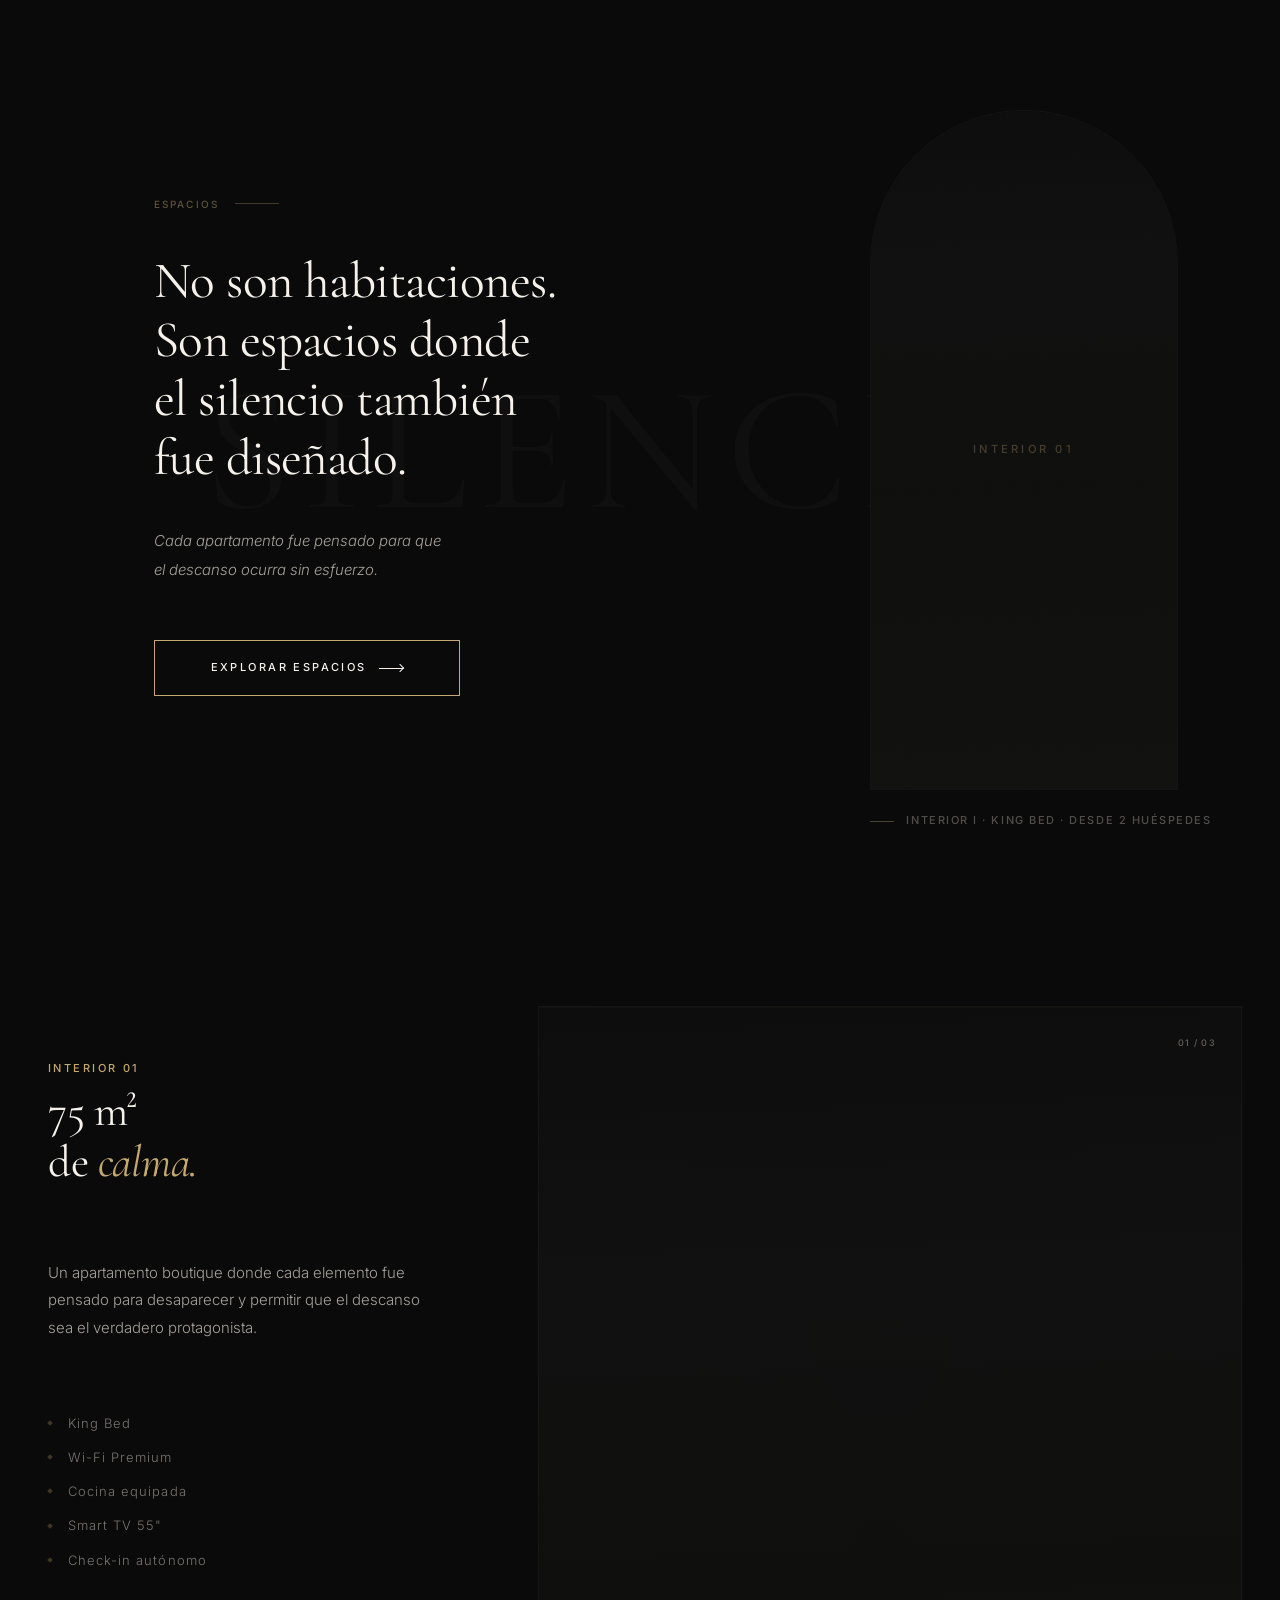
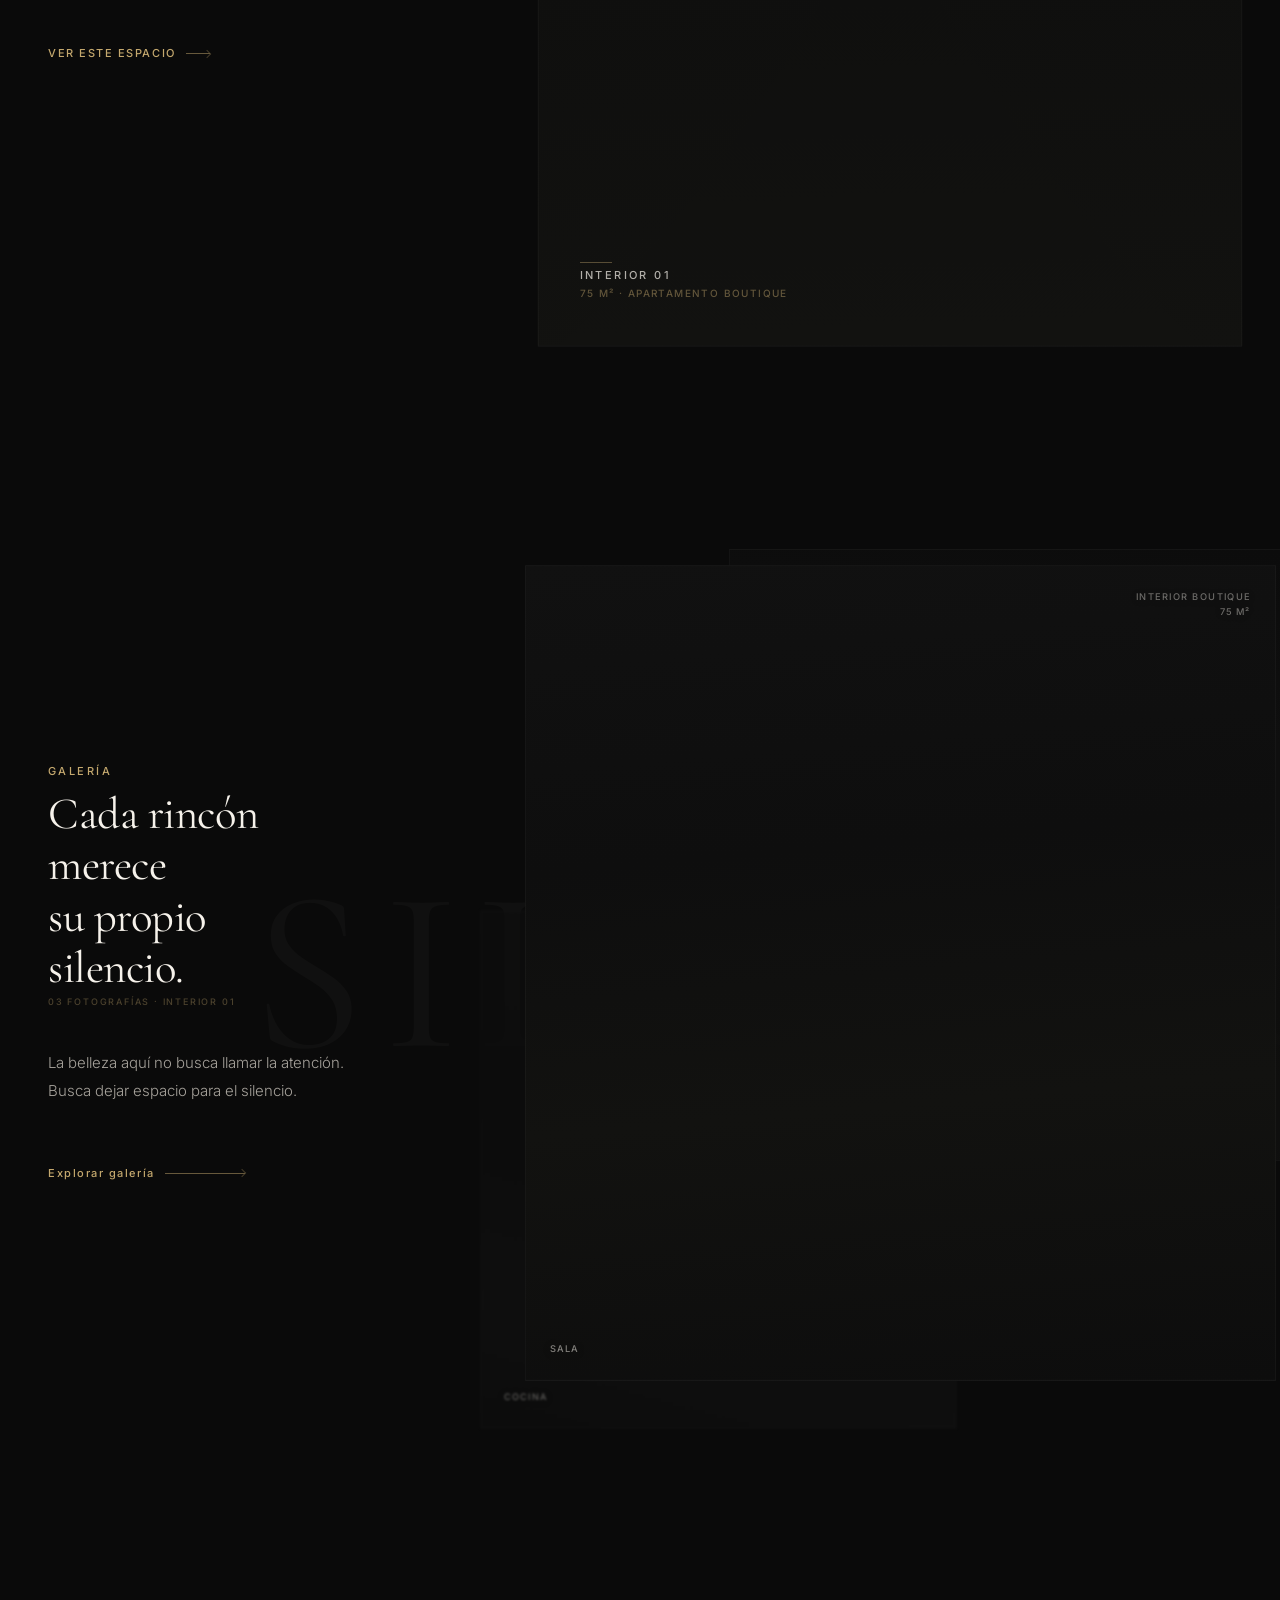
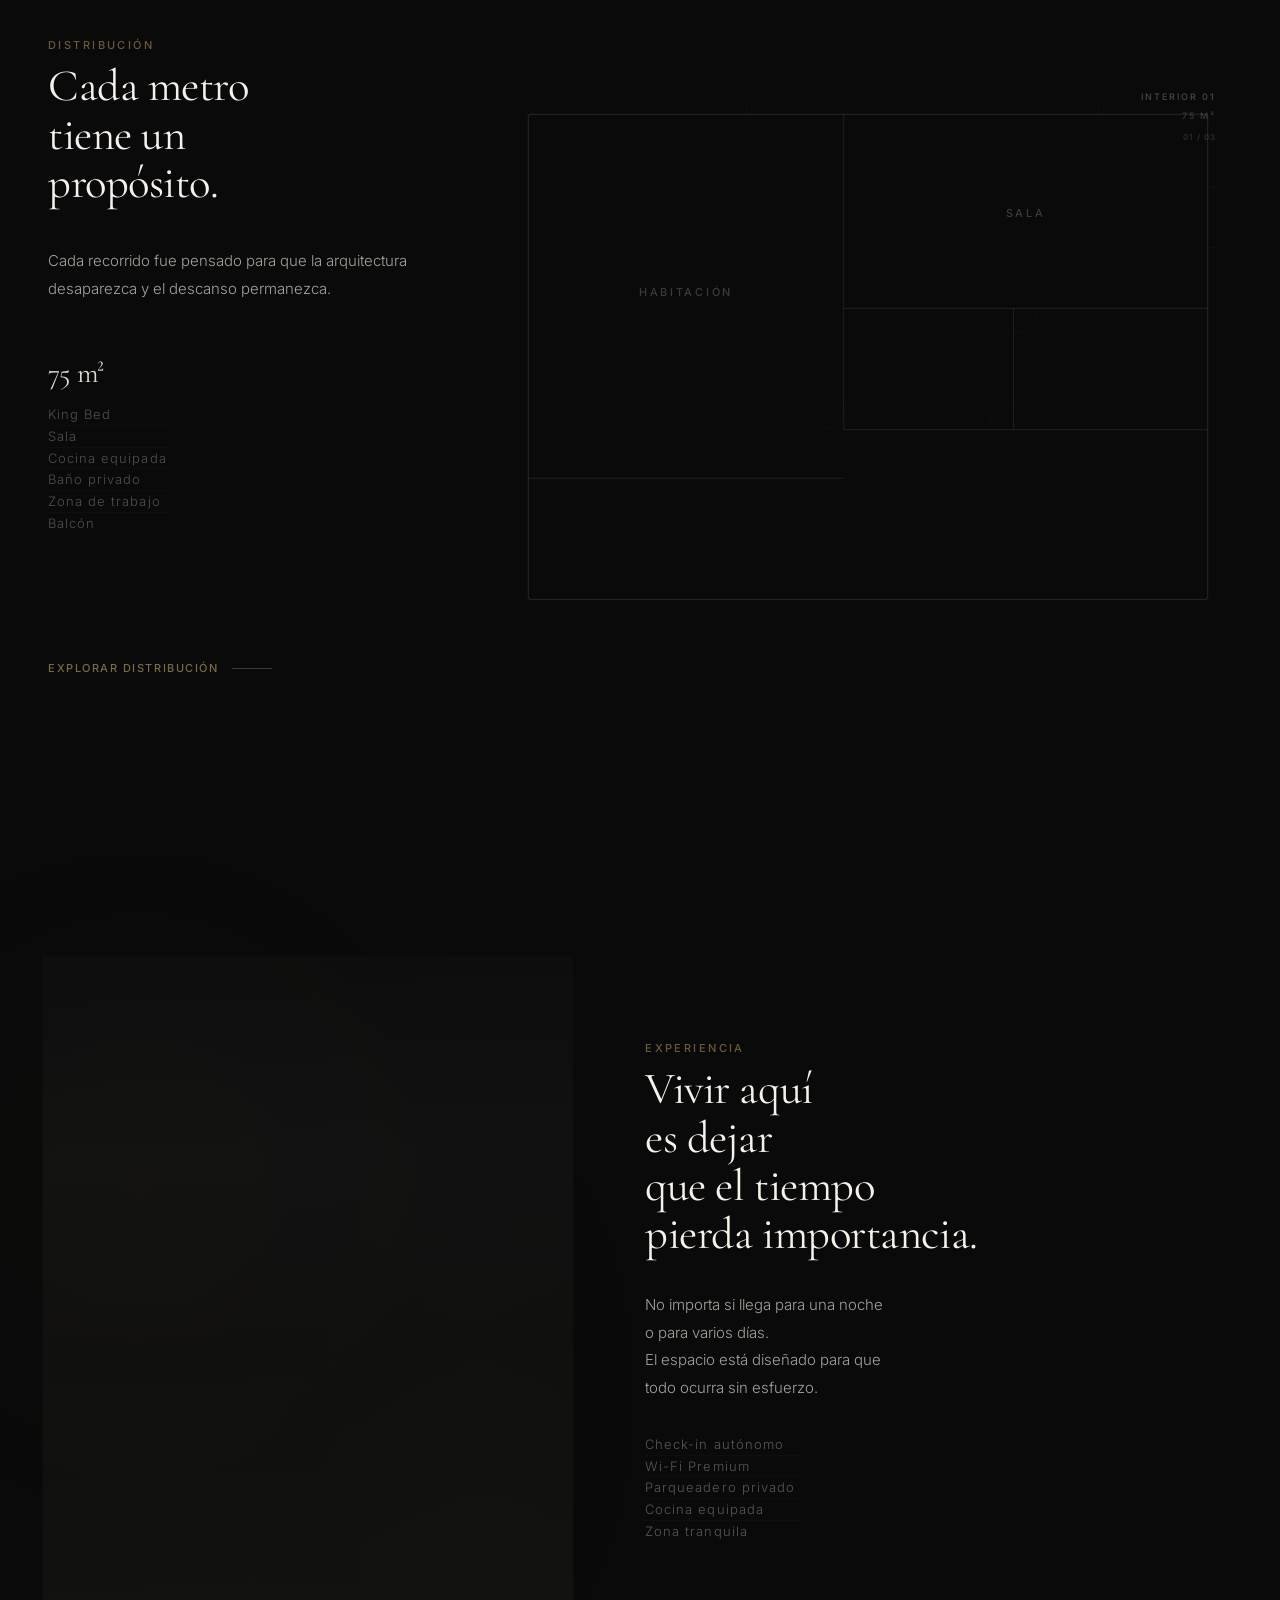
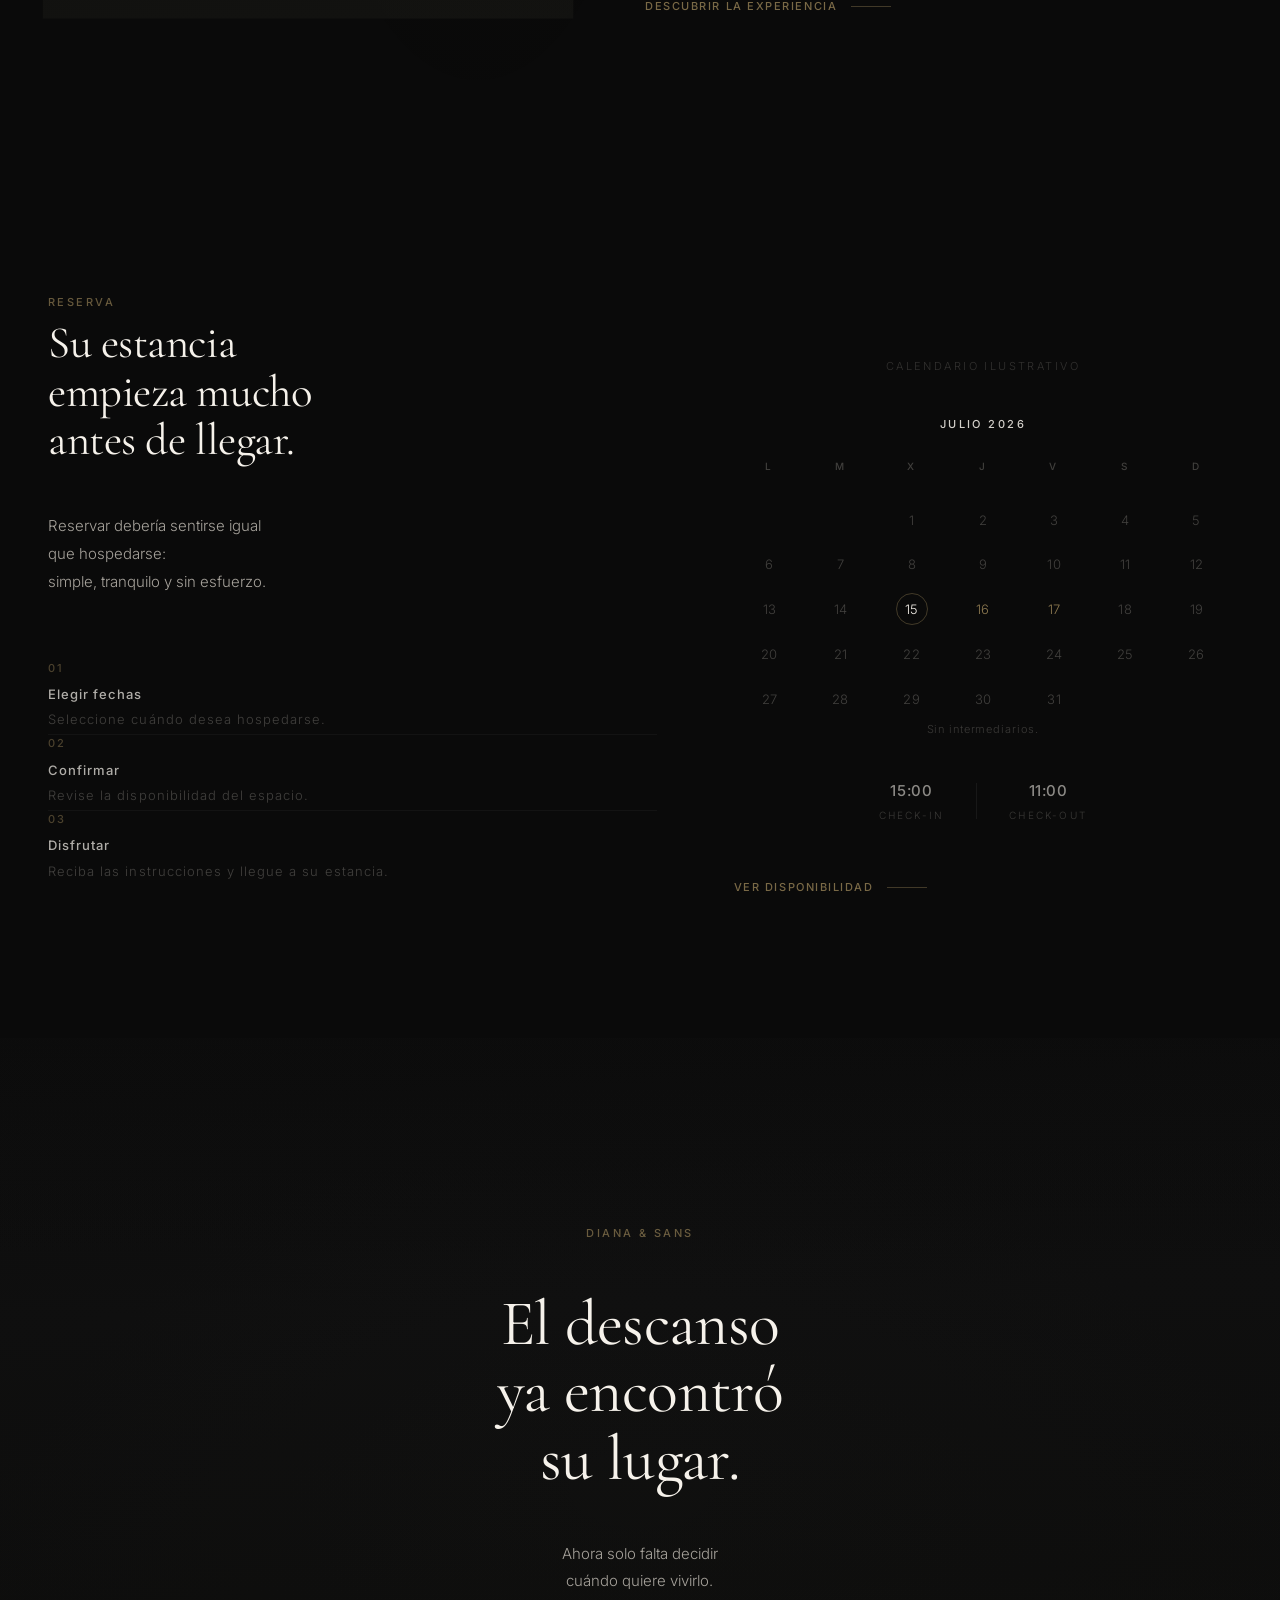
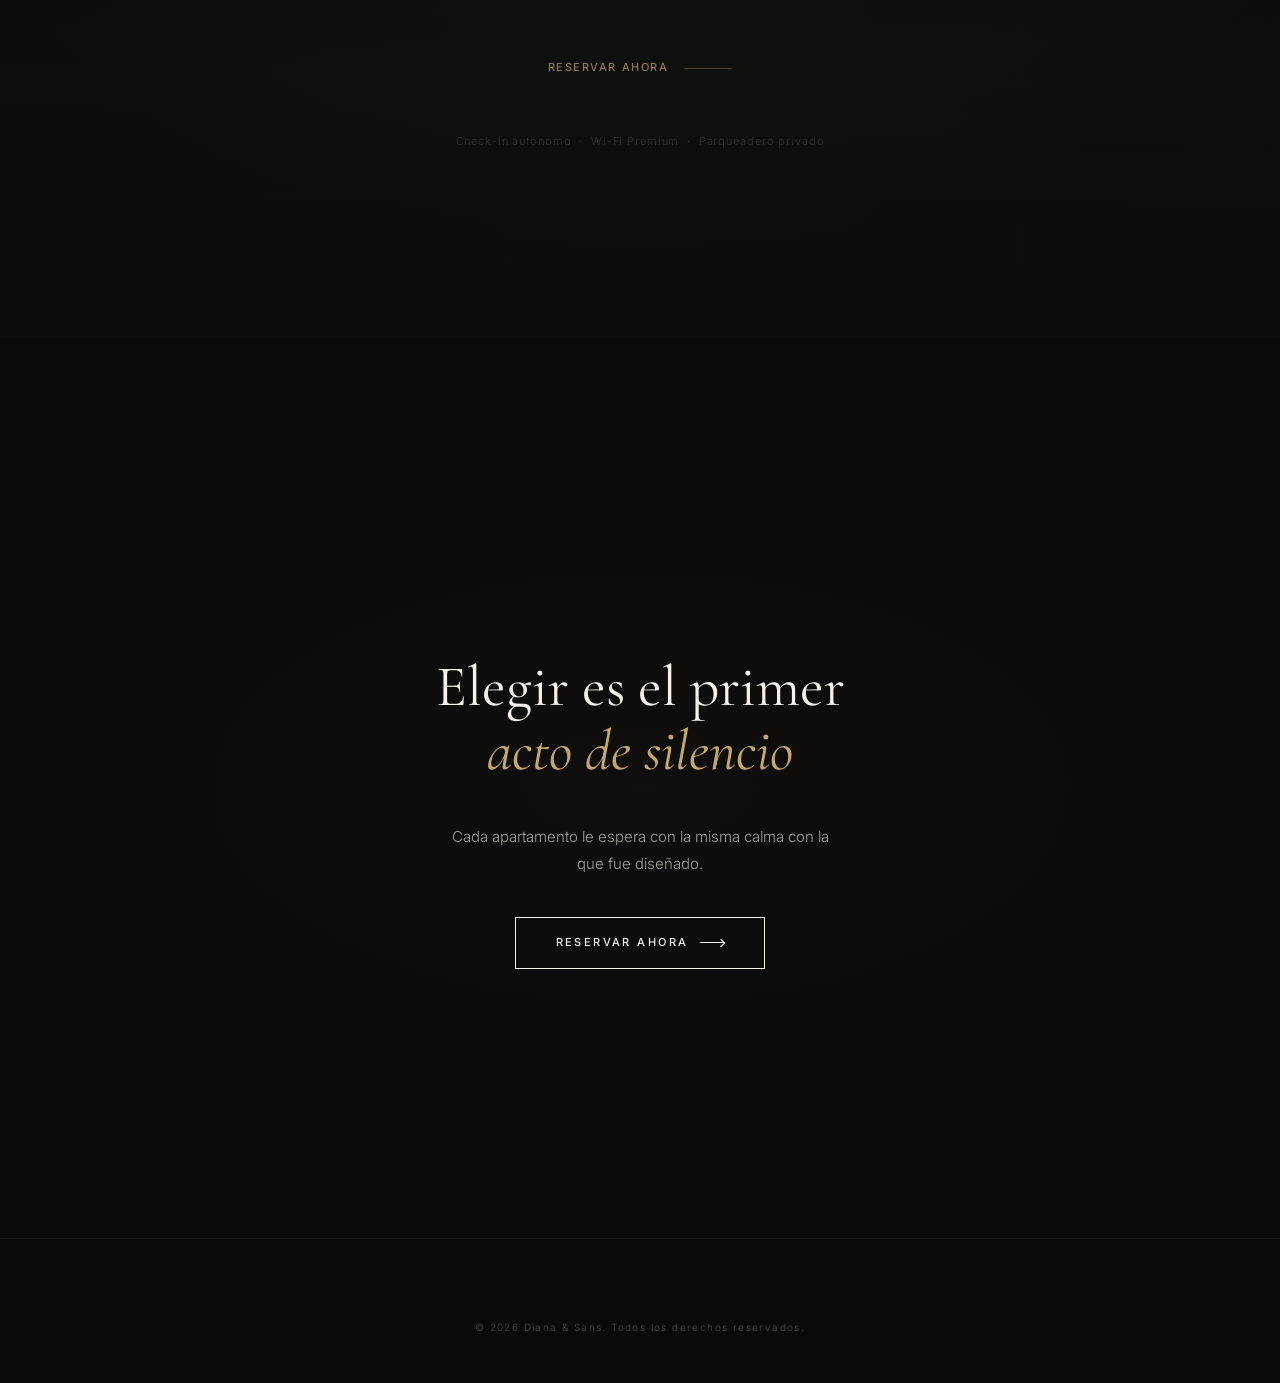
==== commit 5386b4e7: "add Closing Hero cinematic finale section" ====
--- a/espacios.html
+++ b/espacios.html
@@ -460,6 +460,30 @@
     </div>
   </section>
 
+  <!-- CLOSING HERO — Cinematic Finale -->
+  <section class="closing-hero">
+    <div class="closing-hero__bg"></div>
+    <div class="closing-hero__content">
+      <span class="closing-hero__overline">Diana & Sans</span>
+      <h2 class="closing-hero__title">
+        El descanso<br>
+        ya encontró<br>
+        su lugar.
+      </h2>
+      <p class="closing-hero__copy">
+        Ahora solo falta decidir<br>
+        cuándo quiere vivirlo.
+      </p>
+      <a href="#reservar" class="closing-hero__cta">
+        <span class="closing-hero__cta-text">Reservar ahora</span>
+        <span class="closing-hero__cta-line"></span>
+      </a>
+      <p class="closing-hero__amenities">
+        Check-in autónomo &nbsp;·&nbsp; Wi-Fi Premium &nbsp;·&nbsp; Parqueadero privado
+      </p>
+    </div>
+  </section>
+
   <!-- CTA FINAL -->
   <section class="cta-final" id="reservar">
     <div class="cta-final__bg"></div>
--- a/assets/css/espacios-page.css
+++ b/assets/css/espacios-page.css
@@ -2054,6 +2054,239 @@
 }
 
 /* ===========================
+   Closing Hero — Cinematic Finale
+   =========================== */
+
+.closing-hero {
+  position: relative;
+  height: 100vh;
+  min-height: 700px;
+  display: flex;
+  align-items: center;
+  justify-content: center;
+  overflow: hidden;
+}
+
+.closing-hero__bg {
+  position: absolute;
+  inset: 0;
+  background: linear-gradient(
+    178deg,
+    #0d0d0d 0%,
+    #111111 30%,
+    #0f0f0e 60%,
+    #121210 100%
+  );
+  z-index: 0;
+}
+
+/* Subtle cinematic grain */
+.closing-hero__bg::before {
+  content: '';
+  position: absolute;
+  inset: 0;
+  background:
+    repeating-conic-gradient(
+      rgba(255, 255, 255, 0.004) 0% 25%,
+      transparent 0% 50%
+    ) 0 0 / 3px 3px;
+  opacity: 0.5;
+  pointer-events: none;
+}
+
+/* Gradient overlay for text legibility */
+.closing-hero__bg::after {
+  content: '';
+  position: absolute;
+  inset: 0;
+  background:
+    radial-gradient(ellipse 50% 40% at 50% 50%, transparent 0%, rgba(10, 10, 10, 0.3) 100%),
+    linear-gradient(180deg, rgba(10, 10, 10, 0.15) 0%, transparent 30%, transparent 70%, rgba(10, 10, 10, 0.4) 100%);
+  pointer-events: none;
+}
+
+/* Atmospheric glow */
+.closing-hero__bg .closing-hero__glow {
+  position: absolute;
+  inset: -30%;
+  background:
+    radial-gradient(ellipse 60% 50% at 50% 50%, rgba(196, 168, 110, 0.012) 0%, transparent 70%);
+  pointer-events: none;
+}
+
+.closing-hero__content {
+  position: relative;
+  z-index: 1;
+  display: flex;
+  flex-direction: column;
+  align-items: center;
+  text-align: center;
+  gap: 0;
+  max-width: 600px;
+  padding: 0 var(--grid-page-margin);
+}
+
+.closing-hero__overline {
+  font-family: var(--font-body);
+  font-size: var(--text-caption);
+  font-weight: var(--weight-body-medium);
+  letter-spacing: var(--tracking-widest);
+  text-transform: uppercase;
+  color: var(--color-gold);
+  opacity: 0.5;
+  margin-bottom: var(--space-48);
+}
+
+.closing-hero__title {
+  font-family: var(--font-heading);
+  font-size: clamp(2.5rem, 5vw, 4.5rem);
+  font-weight: var(--weight-heading-light);
+  line-height: 1.05;
+  color: var(--color-ivory);
+  letter-spacing: -0.01em;
+  margin-bottom: var(--space-48);
+}
+
+.closing-hero__copy {
+  font-family: var(--font-body);
+  font-size: var(--text-body);
+  font-weight: var(--weight-body-light);
+  color: var(--color-gray-warm);
+  line-height: 1.85;
+  max-width: 420px;
+  margin-bottom: var(--space-64);
+}
+
+/* ── CTA — the most elegant ── */
+.closing-hero__cta {
+  display: inline-flex;
+  align-items: center;
+  gap: 16px;
+  font-family: var(--font-body);
+  font-size: var(--text-caption);
+  font-weight: var(--weight-body-medium);
+  letter-spacing: var(--tracking-wider);
+  text-transform: uppercase;
+  color: var(--color-gold);
+  text-decoration: none;
+  transition: opacity var(--duration-fast) var(--ease-out);
+  opacity: 0.7;
+  margin-bottom: var(--space-56);
+}
+
+.closing-hero__cta:hover {
+  opacity: 1;
+}
+
+.closing-hero__cta-text {
+  transition: letter-spacing 0.6s var(--ease-out);
+}
+
+.closing-hero__cta:hover .closing-hero__cta-text {
+  letter-spacing: 0.22em;
+}
+
+.closing-hero__cta-line {
+  display: inline-block;
+  width: 48px;
+  height: 1px;
+  background-color: var(--color-gold);
+  opacity: 0.5;
+  position: relative;
+  transition: width 0.6s cubic-bezier(0.16, 1, 0.3, 1);
+  flex-shrink: 0;
+}
+
+.closing-hero__cta-line::after {
+  content: '';
+  position: absolute;
+  right: -1px;
+  top: -2.5px;
+  width: 6px;
+  height: 6px;
+  border-right: 1px solid var(--color-gold);
+  border-bottom: 1px solid var(--color-gold);
+  transform: rotate(-45deg);
+  opacity: 0;
+  transition: opacity 0.5s cubic-bezier(0.16, 1, 0.3, 1) 0.1s;
+}
+
+.closing-hero__cta:hover .closing-hero__cta-line {
+  width: 64px;
+}
+
+.closing-hero__cta:hover .closing-hero__cta-line::after {
+  opacity: 0.7;
+}
+
+/* ── Amenities ── */
+.closing-hero__amenities {
+  font-family: var(--font-body);
+  font-size: 11px;
+  font-weight: var(--weight-body-light);
+  letter-spacing: var(--tracking-wide);
+  color: var(--color-gray-warm);
+  opacity: 0.25;
+}
+
+/* ── Reveal animations ── */
+.closing-hero .closing-hero__overline,
+.closing-hero .closing-hero__title,
+.closing-hero .closing-hero__copy,
+.closing-hero .closing-hero__cta,
+.closing-hero .closing-hero__amenities {
+  opacity: 0;
+  transform: translateY(14px);
+}
+
+.closing-hero .closing-hero__bg {
+  opacity: 0;
+  transform: scale(1.03);
+  transition: opacity 2s cubic-bezier(0.16, 1, 0.3, 1),
+              transform 12s cubic-bezier(0.16, 1, 0.3, 1);
+}
+
+.closing-hero.revealed .closing-hero__bg {
+  opacity: 1;
+  transform: scale(1);
+}
+
+.closing-hero.revealed .closing-hero__overline {
+  opacity: 0.5;
+  transform: translateY(0);
+  transition: opacity 0.8s cubic-bezier(0.16, 1, 0.3, 1) 0.4s,
+              transform 0.8s cubic-bezier(0.16, 1, 0.3, 1) 0.4s;
+}
+
+.closing-hero.revealed .closing-hero__title {
+  opacity: 1;
+  transform: translateY(0);
+  transition: opacity 0.9s cubic-bezier(0.16, 1, 0.3, 1) 0.6s,
+              transform 0.9s cubic-bezier(0.16, 1, 0.3, 1) 0.6s;
+}
+
+.closing-hero.revealed .closing-hero__copy {
+  opacity: 1;
+  transform: translateY(0);
+  transition: opacity 0.8s cubic-bezier(0.16, 1, 0.3, 1) 0.85s,
+              transform 0.8s cubic-bezier(0.16, 1, 0.3, 1) 0.85s;
+}
+
+.closing-hero.revealed .closing-hero__cta {
+  opacity: 0.7;
+  transform: translateY(0);
+  transition: opacity 0.8s cubic-bezier(0.16, 1, 0.3, 1) 1.05s,
+              transform 0.8s cubic-bezier(0.16, 1, 0.3, 1) 1.05s;
+}
+
+.closing-hero.revealed .closing-hero__amenities {
+  opacity: 0.25;
+  transform: translateY(0);
+  transition: opacity 0.8s cubic-bezier(0.16, 1, 0.3, 1) 1.2s,
+              transform 0.8s cubic-bezier(0.16, 1, 0.3, 1) 1.2s;
+}
+
+/* ===========================
    Espacios Page — Responsive
    =========================== */
 
@@ -3005,6 +3238,26 @@
   .reserva__cta {
     order: 4;
   }
+
+  /* ── Closing Hero: mobile ── */
+  .closing-hero {
+    min-height: 100vh;
+    min-height: 100dvh;
+  }
+
+  .closing-hero__title {
+    font-size: clamp(2rem, 8vw, 3rem);
+  }
+
+  .closing-hero__copy {
+    font-size: 0.9375rem;
+    max-width: 100%;
+    padding: 0 var(--space-16);
+  }
+
+  .closing-hero__cta {
+    margin-bottom: var(--space-40);
+  }
 }
 
 @media (max-width: 480px) {
@@ -3115,4 +3368,13 @@
   .reserva__title {
     font-size: clamp(1.5rem, 8vw, 2.2rem);
   }
-}
+
+  .closing-hero__title {
+    font-size: clamp(1.75rem, 9vw, 2.5rem);
+  }
+
+  .closing-hero__amenities {
+    font-size: 10px;
+    padding: 0 var(--space-16);
+  }
+}
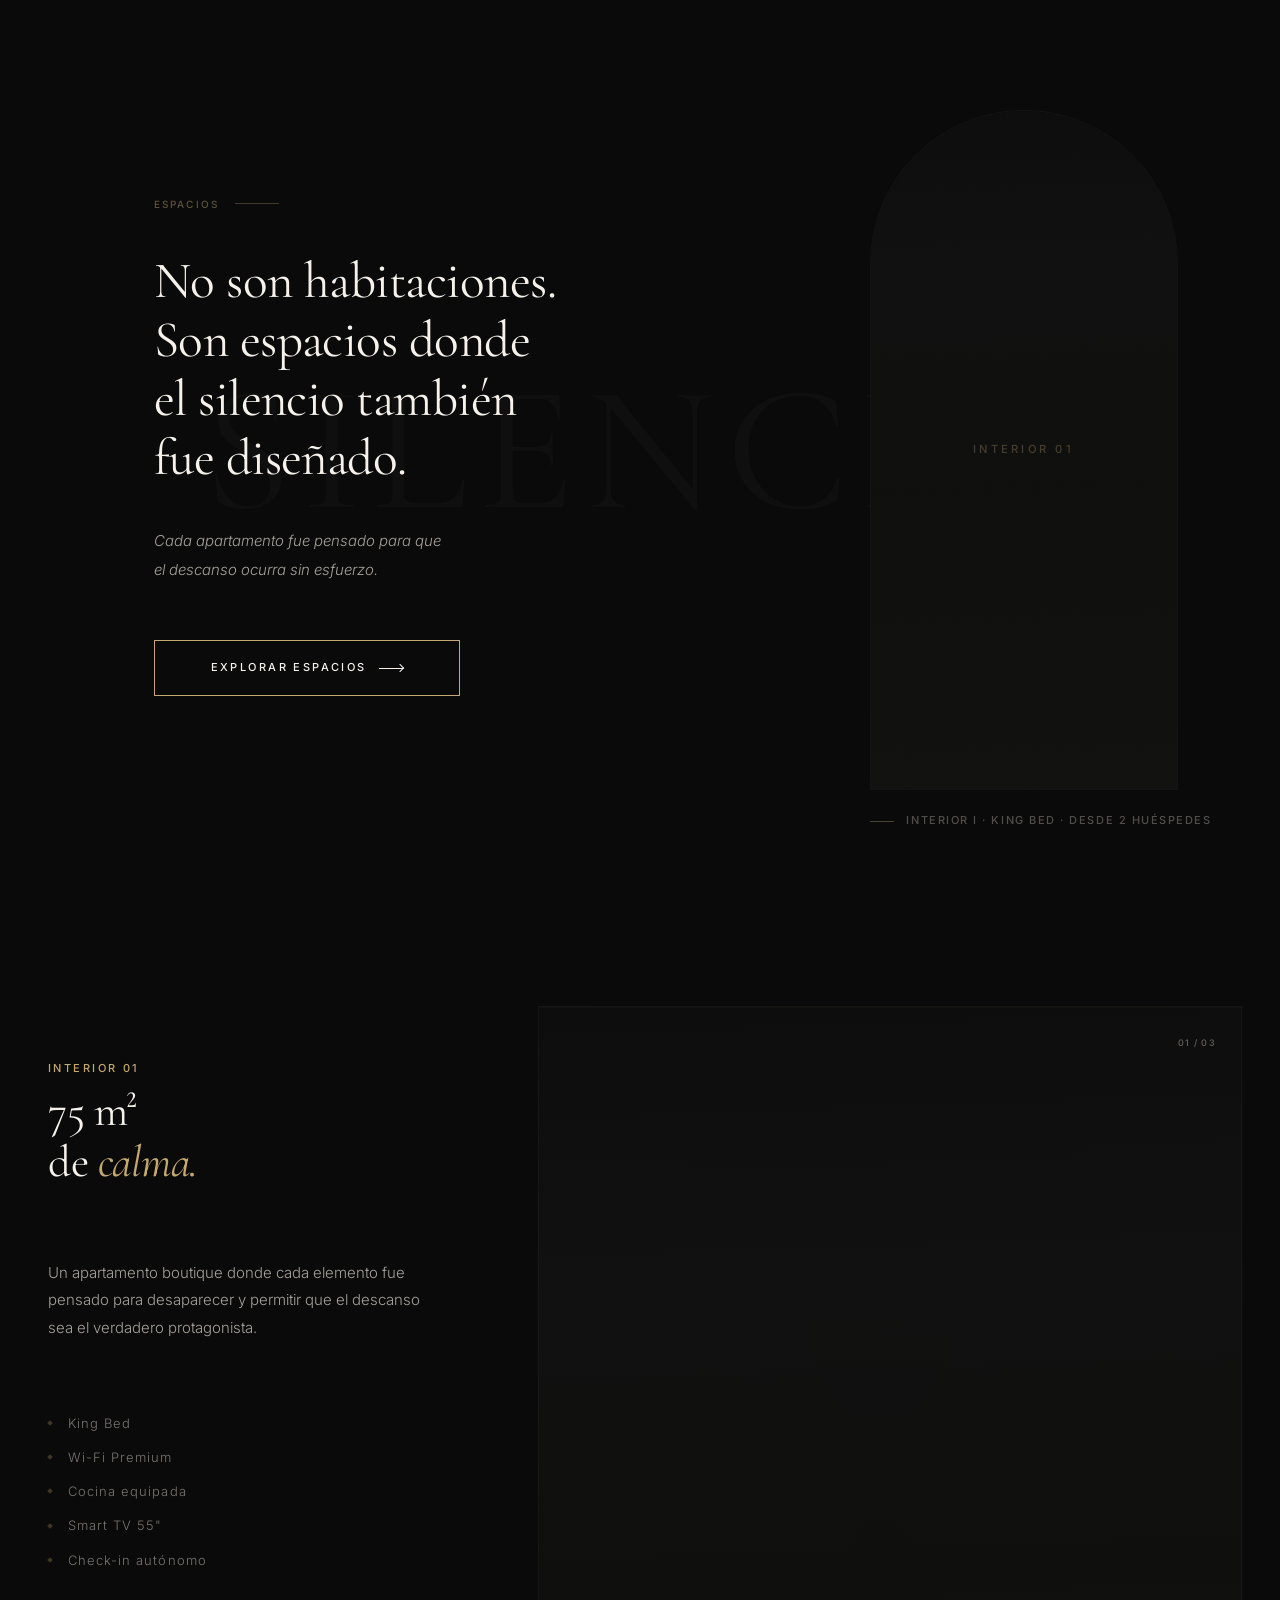
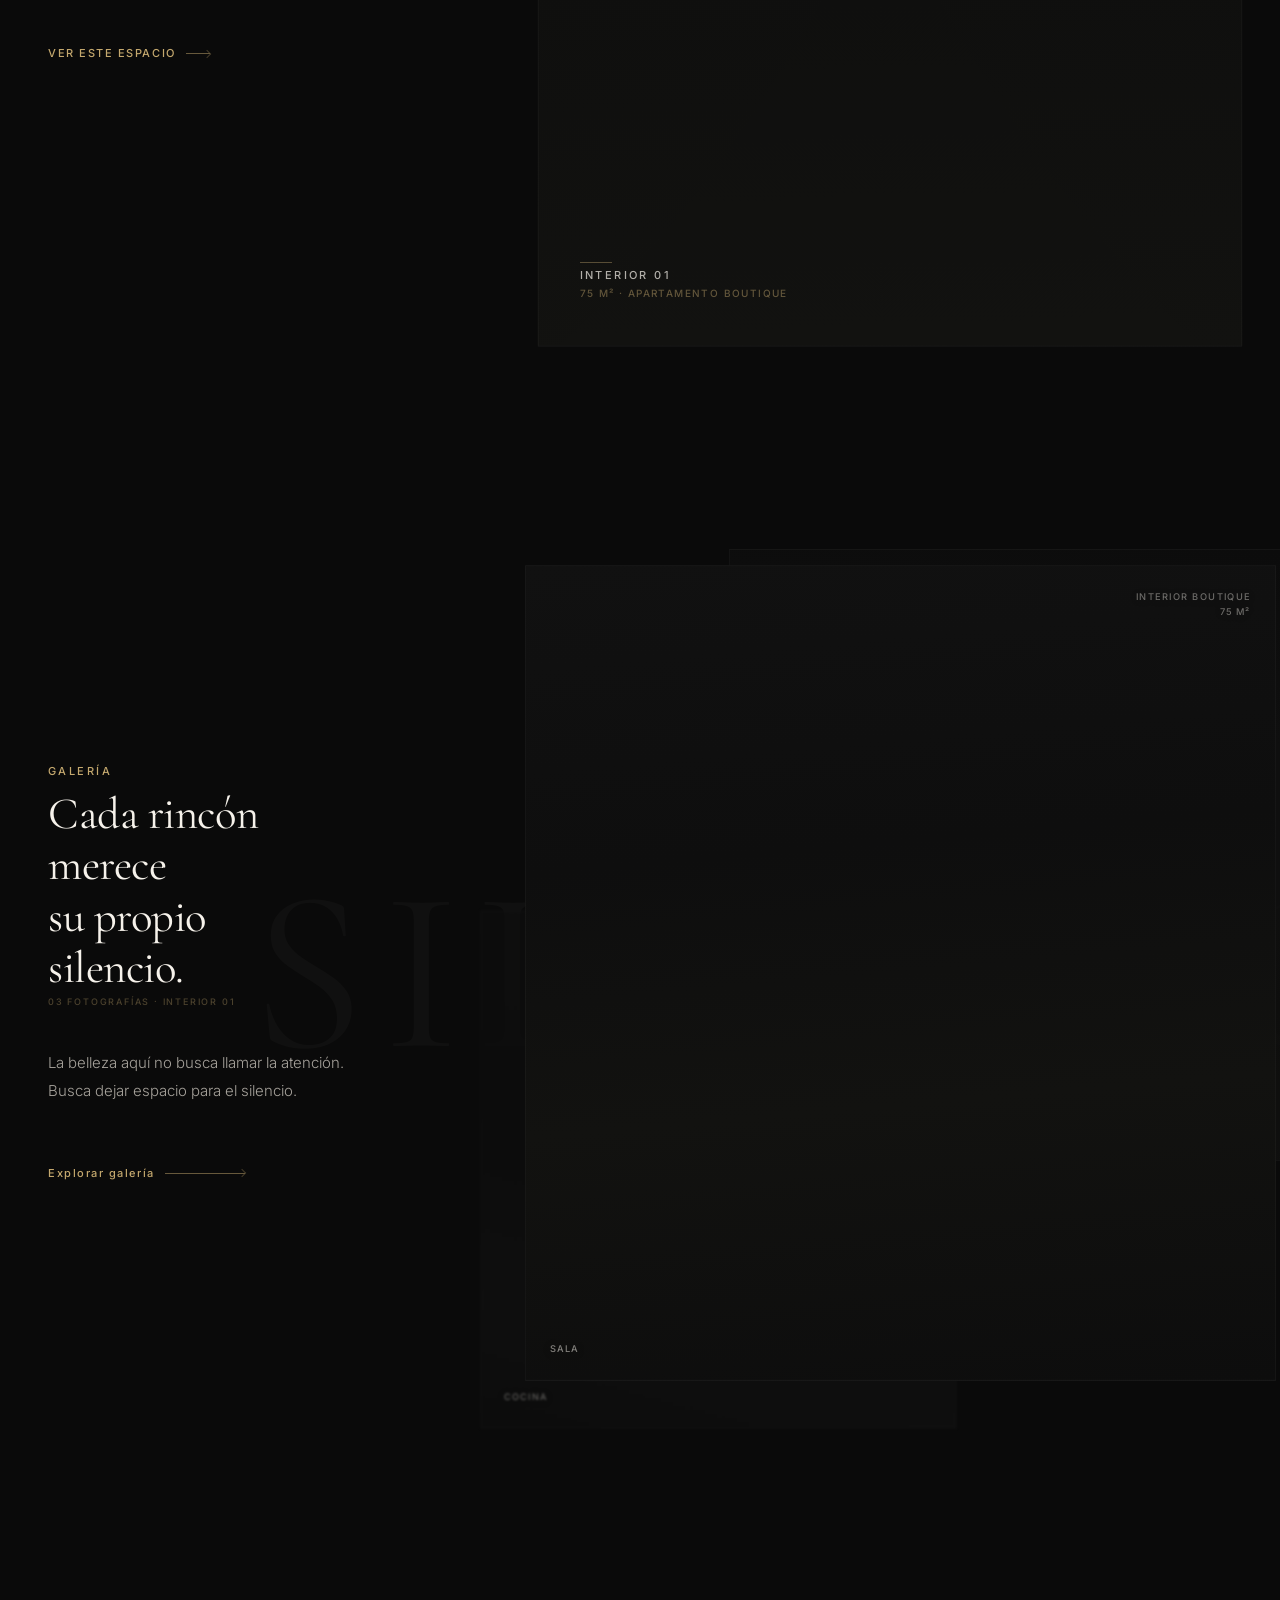
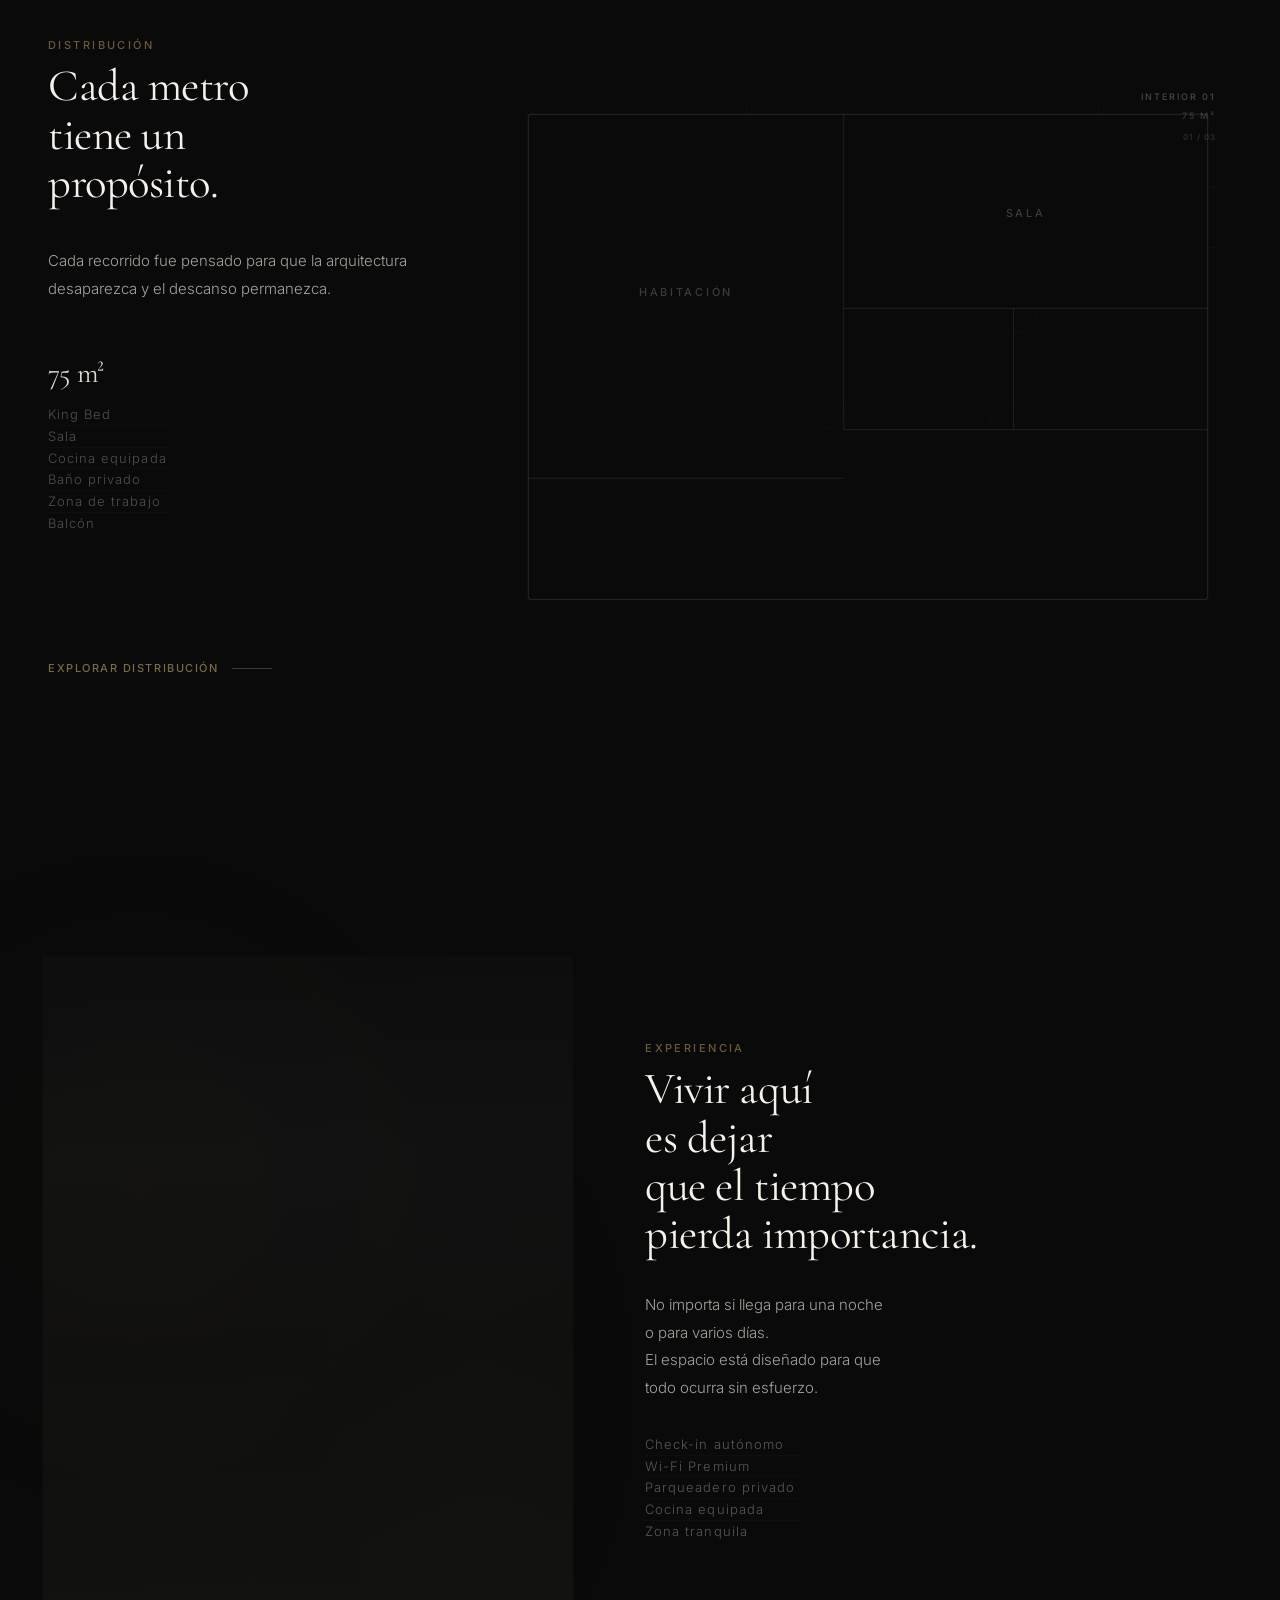
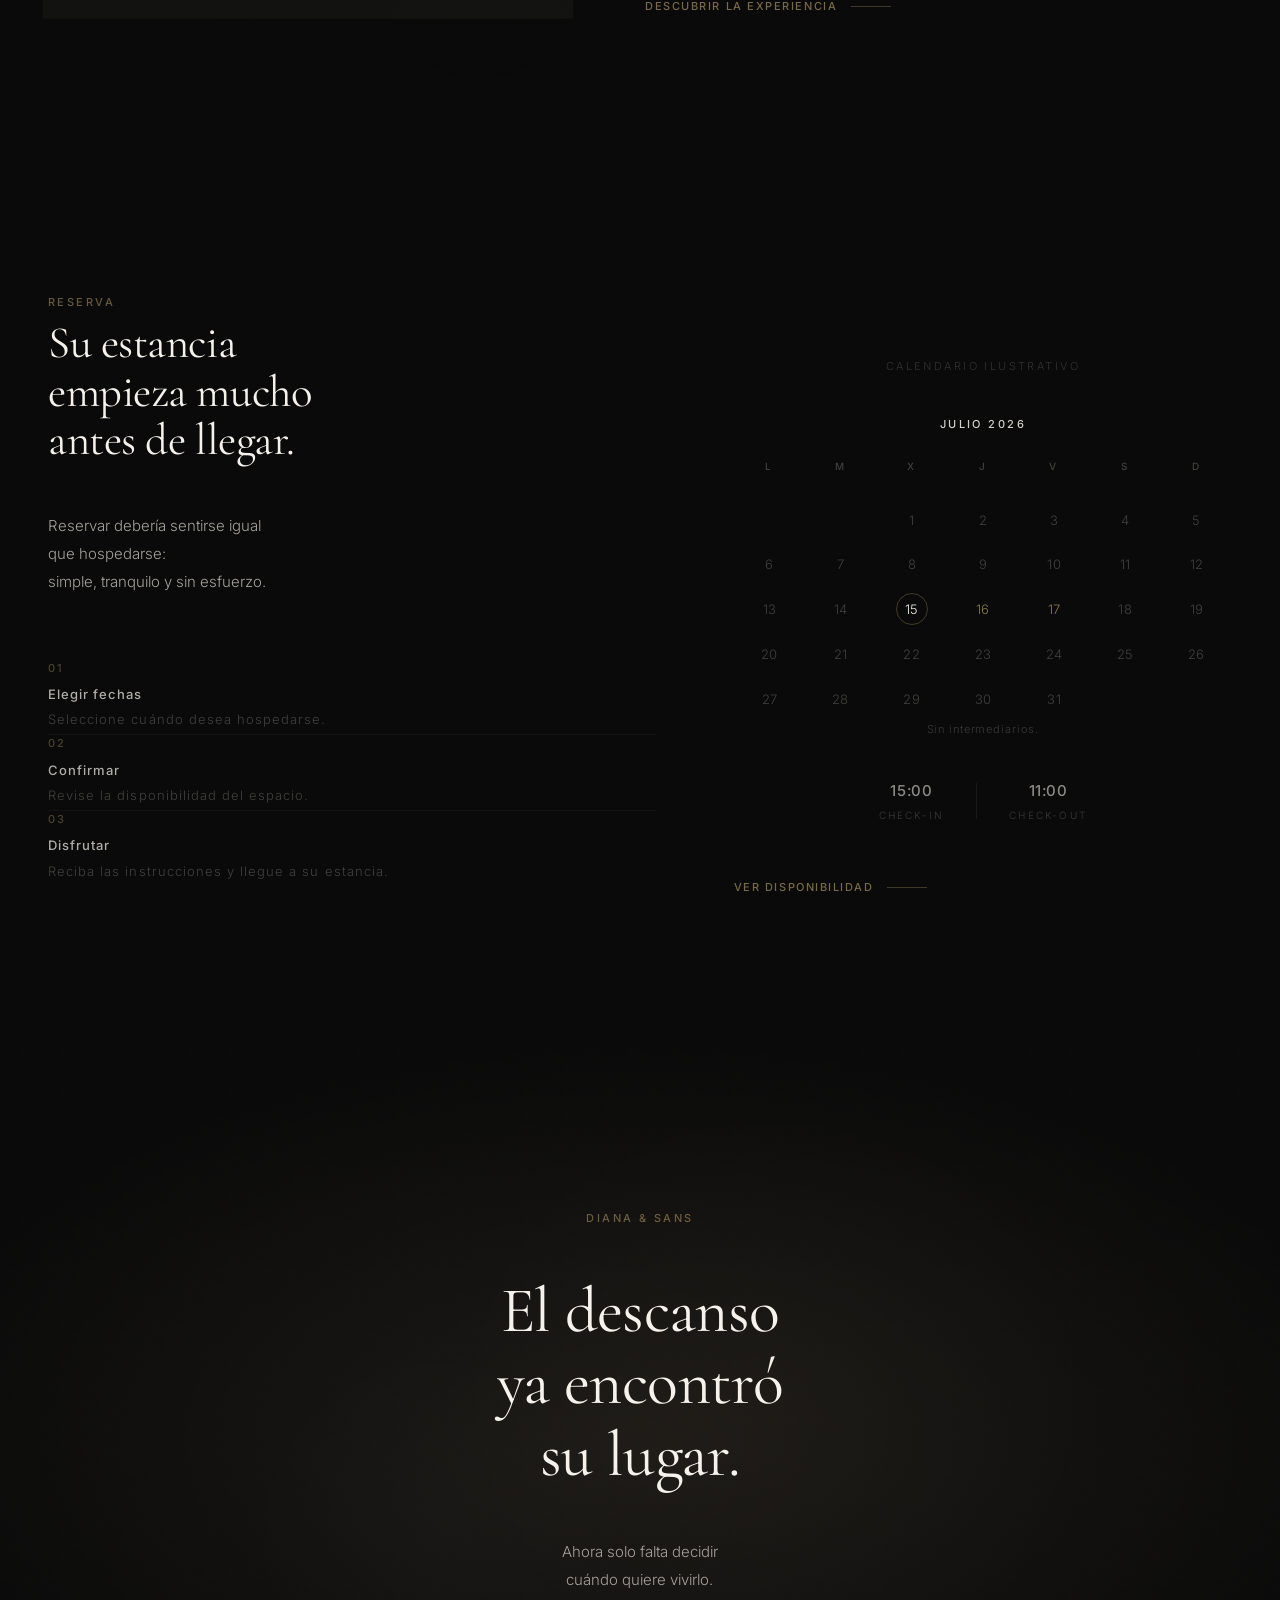
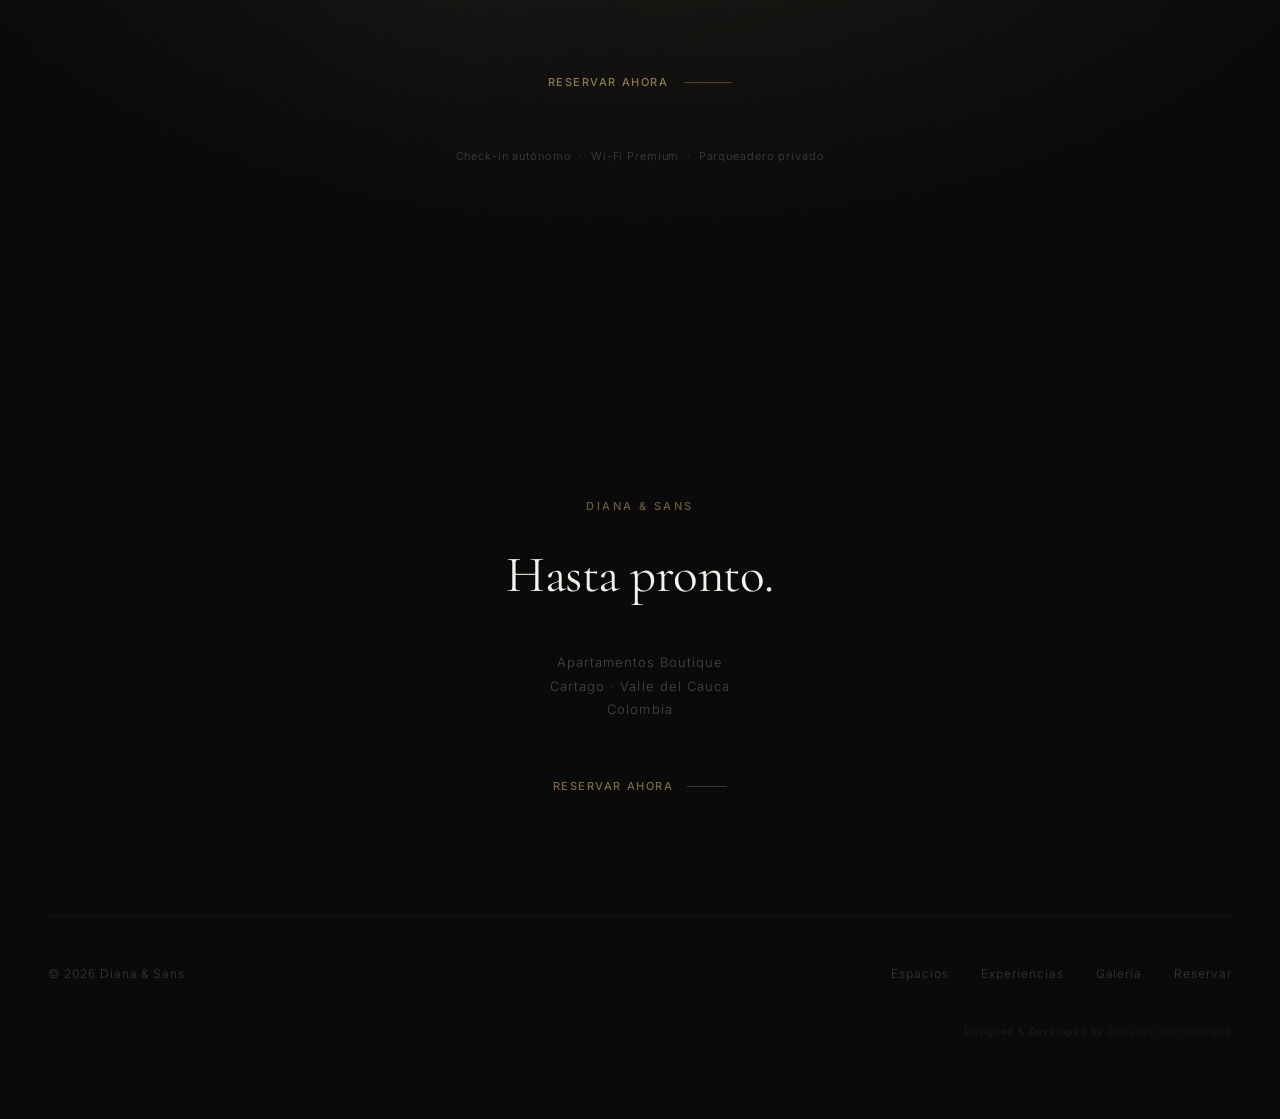
==== commit 13bc4087: "add editorial footer, remove old CTA Final section" ====
--- a/espacios.html
+++ b/espacios.html
@@ -484,29 +484,45 @@
     </div>
   </section>
 
-  <!-- CTA FINAL -->
-  <section class="cta-final" id="reservar">
-    <div class="cta-final__bg"></div>
-    <div class="cta-final__content">
-      <h2 class="cta-final__title" data-reveal>
-        Elegir es el primer<br>
-        <span>acto de silencio</span>
-      </h2>
-      <p class="body-text" data-reveal="delay-1" style="max-width: 380px; text-align: center;">
-        Cada apartamento le espera con la misma calma con la que fue diseñado.
-      </p>
-      <a href="#" class="btn btn--white" data-reveal="delay-2">
-        Reservar ahora
-        <span class="btn__arrow"></span>
-      </a>
-    </div>
-  </section>
-
-  <footer class="footer">
-    <div class="container">
-      <div class="footer__bottom">
-        <span class="footer__copyright">&copy; 2026 Diana & Sans. Todos los derechos reservados.</span>
-      </div>
+  <!-- FOOTER — Last Silence -->
+  <footer class="site-footer">
+
+    <div class="site-footer__inner">
+
+      <!-- Emotional closing -->
+      <div class="site-footer__closing">
+        <span class="site-footer__brand">Diana & Sans</span>
+        <h2 class="site-footer__title">Hasta pronto.</h2>
+        <p class="site-footer__location">
+          Apartamentos Boutique<br>
+          Cartago · Valle del Cauca<br>
+          Colombia
+        </p>
+        <a href="#reservar" class="site-footer__cta">
+          <span class="site-footer__cta-text">Reservar ahora</span>
+          <span class="site-footer__cta-line"></span>
+        </a>
+      </div>
+
+      <!-- Divider -->
+      <div class="site-footer__divider"></div>
+
+      <!-- Bottom row -->
+      <div class="site-footer__bottom">
+        <span class="site-footer__copyright">&copy; 2026 Diana & Sans</span>
+        <nav class="site-footer__nav">
+          <a href="#espacios" class="site-footer__link">Espacios</a>
+          <a href="#experiencias" class="site-footer__link">Experiencias</a>
+          <a href="#galeria" class="site-footer__link">Galería</a>
+          <a href="#reservar" class="site-footer__link">Reservar</a>
+        </nav>
+      </div>
+
+      <!-- DevLoop credit -->
+      <div class="site-footer__credit">
+        Designed &amp; Developed by <span>DevLoop Technologies</span>
+      </div>
+
     </div>
   </footer>
 
--- a/assets/css/espacios-page.css
+++ b/assets/css/espacios-page.css
@@ -2070,48 +2070,42 @@
 .closing-hero__bg {
   position: absolute;
   inset: 0;
-  background: linear-gradient(
-    178deg,
-    #0d0d0d 0%,
-    #111111 30%,
-    #0f0f0e 60%,
-    #121210 100%
-  );
+  background:
+    radial-gradient(ellipse 80% 60% at 50% 45%, rgba(30, 28, 24, 0.9) 0%, rgba(10, 10, 10, 0.97) 70%),
+    linear-gradient(178deg, #1a1814 0%, #151311 30%, #121010 60%, #0e0d0c 100%);
   z-index: 0;
 }
 
-/* Subtle cinematic grain */
+/* Subtle texture — photographic grain */
 .closing-hero__bg::before {
   content: '';
   position: absolute;
   inset: 0;
   background:
     repeating-conic-gradient(
-      rgba(255, 255, 255, 0.004) 0% 25%,
+      rgba(255, 255, 255, 0.003) 0% 25%,
       transparent 0% 50%
-    ) 0 0 / 3px 3px;
-  opacity: 0.5;
+    ) 0 0 / 2px 2px;
+  opacity: 0.6;
   pointer-events: none;
 }
 
-/* Gradient overlay for text legibility */
+/* Depth layers — simulates soft light through a window */
 .closing-hero__bg::after {
   content: '';
   position: absolute;
   inset: 0;
   background:
-    radial-gradient(ellipse 50% 40% at 50% 50%, transparent 0%, rgba(10, 10, 10, 0.3) 100%),
-    linear-gradient(180deg, rgba(10, 10, 10, 0.15) 0%, transparent 30%, transparent 70%, rgba(10, 10, 10, 0.4) 100%);
+    radial-gradient(ellipse 35% 45% at 60% 40%, rgba(196, 168, 110, 0.025) 0%, transparent 70%),
+    radial-gradient(ellipse 25% 35% at 35% 55%, rgba(200, 190, 170, 0.015) 0%, transparent 60%),
+    linear-gradient(180deg, rgba(10, 10, 10, 0.1) 0%, transparent 25%, transparent 75%, rgba(10, 10, 10, 0.25) 100%);
   pointer-events: none;
 }
 
-/* Atmospheric glow */
-.closing-hero__bg .closing-hero__glow {
-  position: absolute;
-  inset: -30%;
-  background:
-    radial-gradient(ellipse 60% 50% at 50% 50%, rgba(196, 168, 110, 0.012) 0%, transparent 70%);
-  pointer-events: none;
+/* Continuous breathing zoom — lives while section is visible */
+@keyframes closingHeroBreathe {
+  0% { transform: scale(1); }
+  100% { transform: scale(1.05); }
 }
 
 .closing-hero__content {
@@ -2141,7 +2135,7 @@
   font-family: var(--font-heading);
   font-size: clamp(2.5rem, 5vw, 4.5rem);
   font-weight: var(--weight-heading-light);
-  line-height: 1.05;
+  line-height: 1.12;
   color: var(--color-ivory);
   letter-spacing: -0.01em;
   margin-bottom: var(--space-48);
@@ -2154,7 +2148,7 @@
   color: var(--color-gray-warm);
   line-height: 1.85;
   max-width: 420px;
-  margin-bottom: var(--space-64);
+  margin-bottom: var(--space-80);
 }
 
 /* ── CTA — the most elegant ── */
@@ -2226,7 +2220,7 @@
   font-weight: var(--weight-body-light);
   letter-spacing: var(--tracking-wide);
   color: var(--color-gray-warm);
-  opacity: 0.25;
+  opacity: 0.35;
 }
 
 /* ── Reveal animations ── */
@@ -2241,14 +2235,12 @@
 
 .closing-hero .closing-hero__bg {
   opacity: 0;
-  transform: scale(1.03);
-  transition: opacity 2s cubic-bezier(0.16, 1, 0.3, 1),
-              transform 12s cubic-bezier(0.16, 1, 0.3, 1);
+  transition: opacity 2s cubic-bezier(0.16, 1, 0.3, 1);
 }
 
 .closing-hero.revealed .closing-hero__bg {
   opacity: 1;
-  transform: scale(1);
+  animation: closingHeroBreathe 20s cubic-bezier(0.16, 1, 0.3, 1) forwards;
 }
 
 .closing-hero.revealed .closing-hero__overline {
@@ -2280,10 +2272,207 @@
 }
 
 .closing-hero.revealed .closing-hero__amenities {
-  opacity: 0.25;
+  opacity: 0.35;
   transform: translateY(0);
   transition: opacity 0.8s cubic-bezier(0.16, 1, 0.3, 1) 1.2s,
               transform 0.8s cubic-bezier(0.16, 1, 0.3, 1) 1.2s;
+}
+
+/* ===========================
+   Site Footer — Last Silence
+   =========================== */
+
+.site-footer {
+  background-color: var(--color-black-absolute);
+  position: relative;
+}
+
+.site-footer__inner {
+  max-width: var(--grid-container);
+  margin: 0 auto;
+  padding: var(--space-160) var(--grid-page-margin) var(--space-80);
+  display: flex;
+  flex-direction: column;
+  align-items: center;
+}
+
+/* ── Emotional closing ── */
+.site-footer__closing {
+  display: flex;
+  flex-direction: column;
+  align-items: center;
+  text-align: center;
+  margin-bottom: var(--space-120);
+}
+
+.site-footer__brand {
+  font-family: var(--font-body);
+  font-size: var(--text-caption);
+  font-weight: var(--weight-body-medium);
+  letter-spacing: var(--tracking-widest);
+  text-transform: uppercase;
+  color: var(--color-gold);
+  opacity: 0.5;
+  margin-bottom: var(--space-32);
+}
+
+.site-footer__title {
+  font-family: var(--font-heading);
+  font-size: clamp(2rem, 4vw, 3.5rem);
+  font-weight: var(--weight-heading-light);
+  line-height: 1.1;
+  color: var(--color-ivory);
+  letter-spacing: -0.01em;
+  margin-bottom: var(--space-48);
+}
+
+.site-footer__location {
+  font-family: var(--font-body);
+  font-size: var(--text-body-small);
+  font-weight: var(--weight-body-light);
+  color: var(--color-gray-warm);
+  line-height: 1.8;
+  letter-spacing: var(--tracking-wide);
+  opacity: 0.4;
+  text-align: center;
+  margin-bottom: var(--space-56);
+}
+
+/* ── CTA ── */
+.site-footer__cta {
+  display: inline-flex;
+  align-items: center;
+  gap: 14px;
+  font-family: var(--font-body);
+  font-size: var(--text-caption);
+  font-weight: var(--weight-body-medium);
+  letter-spacing: var(--tracking-wider);
+  text-transform: uppercase;
+  color: var(--color-gold);
+  text-decoration: none;
+  transition: opacity var(--duration-fast) var(--ease-out);
+  opacity: 0.6;
+}
+
+.site-footer__cta:hover {
+  opacity: 1;
+}
+
+.site-footer__cta-text {
+  transition: letter-spacing 0.5s var(--ease-out);
+}
+
+.site-footer__cta:hover .site-footer__cta-text {
+  letter-spacing: 0.2em;
+}
+
+.site-footer__cta-line {
+  display: inline-block;
+  width: 40px;
+  height: 1px;
+  background-color: var(--color-gold);
+  opacity: 0.5;
+  position: relative;
+  transition: width 0.5s cubic-bezier(0.16, 1, 0.3, 1);
+  flex-shrink: 0;
+}
+
+.site-footer__cta-line::after {
+  content: '';
+  position: absolute;
+  right: -1px;
+  top: -2.5px;
+  width: 6px;
+  height: 6px;
+  border-right: 1px solid var(--color-gold);
+  border-bottom: 1px solid var(--color-gold);
+  transform: rotate(-45deg);
+  opacity: 0;
+  transition: opacity 0.4s cubic-bezier(0.16, 1, 0.3, 1) 0.1s;
+}
+
+.site-footer__cta:hover .site-footer__cta-line {
+  width: 56px;
+}
+
+.site-footer__cta:hover .site-footer__cta-line::after {
+  opacity: 0.6;
+}
+
+/* ── Divider ── */
+.site-footer__divider {
+  width: 100%;
+  height: 1px;
+  background-color: rgba(255, 255, 255, 0.04);
+  margin-bottom: var(--space-48);
+}
+
+/* ── Bottom row ── */
+.site-footer__bottom {
+  display: flex;
+  align-items: center;
+  justify-content: space-between;
+  width: 100%;
+  margin-bottom: var(--space-40);
+}
+
+.site-footer__copyright {
+  font-family: var(--font-body);
+  font-size: 12px;
+  font-weight: var(--weight-body-light);
+  letter-spacing: var(--tracking-wide);
+  color: var(--color-gray-warm);
+  opacity: 0.3;
+}
+
+.site-footer__nav {
+  display: flex;
+  align-items: center;
+  gap: var(--space-32);
+}
+
+.site-footer__link {
+  font-family: var(--font-body);
+  font-size: 12px;
+  font-weight: var(--weight-body-light);
+  letter-spacing: var(--tracking-wide);
+  color: var(--color-gray-warm);
+  opacity: 0.3;
+  text-decoration: none;
+  transition: opacity 0.4s var(--ease-out), color 0.4s var(--ease-out);
+}
+
+.site-footer__link:hover {
+  opacity: 0.7;
+  color: var(--color-ivory);
+}
+
+/* ── DevLoop credit ── */
+.site-footer__credit {
+  font-family: var(--font-body);
+  font-size: 10px;
+  font-weight: var(--weight-body-light);
+  letter-spacing: var(--tracking-wide);
+  color: var(--color-gray-warm);
+  opacity: 0.15;
+  align-self: flex-end;
+}
+
+.site-footer__credit span {
+  opacity: 0.8;
+}
+
+/* ── Reveal animation ── */
+.site-footer .site-footer__closing {
+  opacity: 0;
+  transform: translateY(16px);
+}
+
+.site-footer.revealed .site-footer__closing {
+  opacity: 1;
+  transform: translateY(0);
+  transition: opacity 1s cubic-bezier(0.16, 1, 0.3, 1) 0.2s,
+              transform 1s cubic-bezier(0.16, 1, 0.3, 1) 0.2s;
 }
 
 /* ===========================
@@ -3258,6 +3447,33 @@
   .closing-hero__cta {
     margin-bottom: var(--space-40);
   }
+
+  /* ── Site Footer: mobile ── */
+  .site-footer__inner {
+    padding: var(--space-120) var(--grid-page-margin) var(--space-64);
+  }
+
+  .site-footer__title {
+    font-size: clamp(1.75rem, 7vw, 2.5rem);
+  }
+
+  .site-footer__bottom {
+    flex-direction: column;
+    gap: var(--space-32);
+    align-items: center;
+    text-align: center;
+  }
+
+  .site-footer__nav {
+    flex-wrap: wrap;
+    justify-content: center;
+    gap: var(--space-24);
+  }
+
+  .site-footer__credit {
+    align-self: center;
+    margin-top: var(--space-24);
+  }
 }
 
 @media (max-width: 480px) {
@@ -3377,4 +3593,20 @@
     font-size: 10px;
     padding: 0 var(--space-16);
   }
-}
+
+  .site-footer__inner {
+    padding: var(--space-96) var(--grid-page-margin) var(--space-48);
+  }
+
+  .site-footer__title {
+    font-size: clamp(1.5rem, 8vw, 2.2rem);
+  }
+
+  .site-footer__nav {
+    gap: var(--space-20);
+  }
+
+  .site-footer__link {
+    font-size: 11px;
+  }
+}
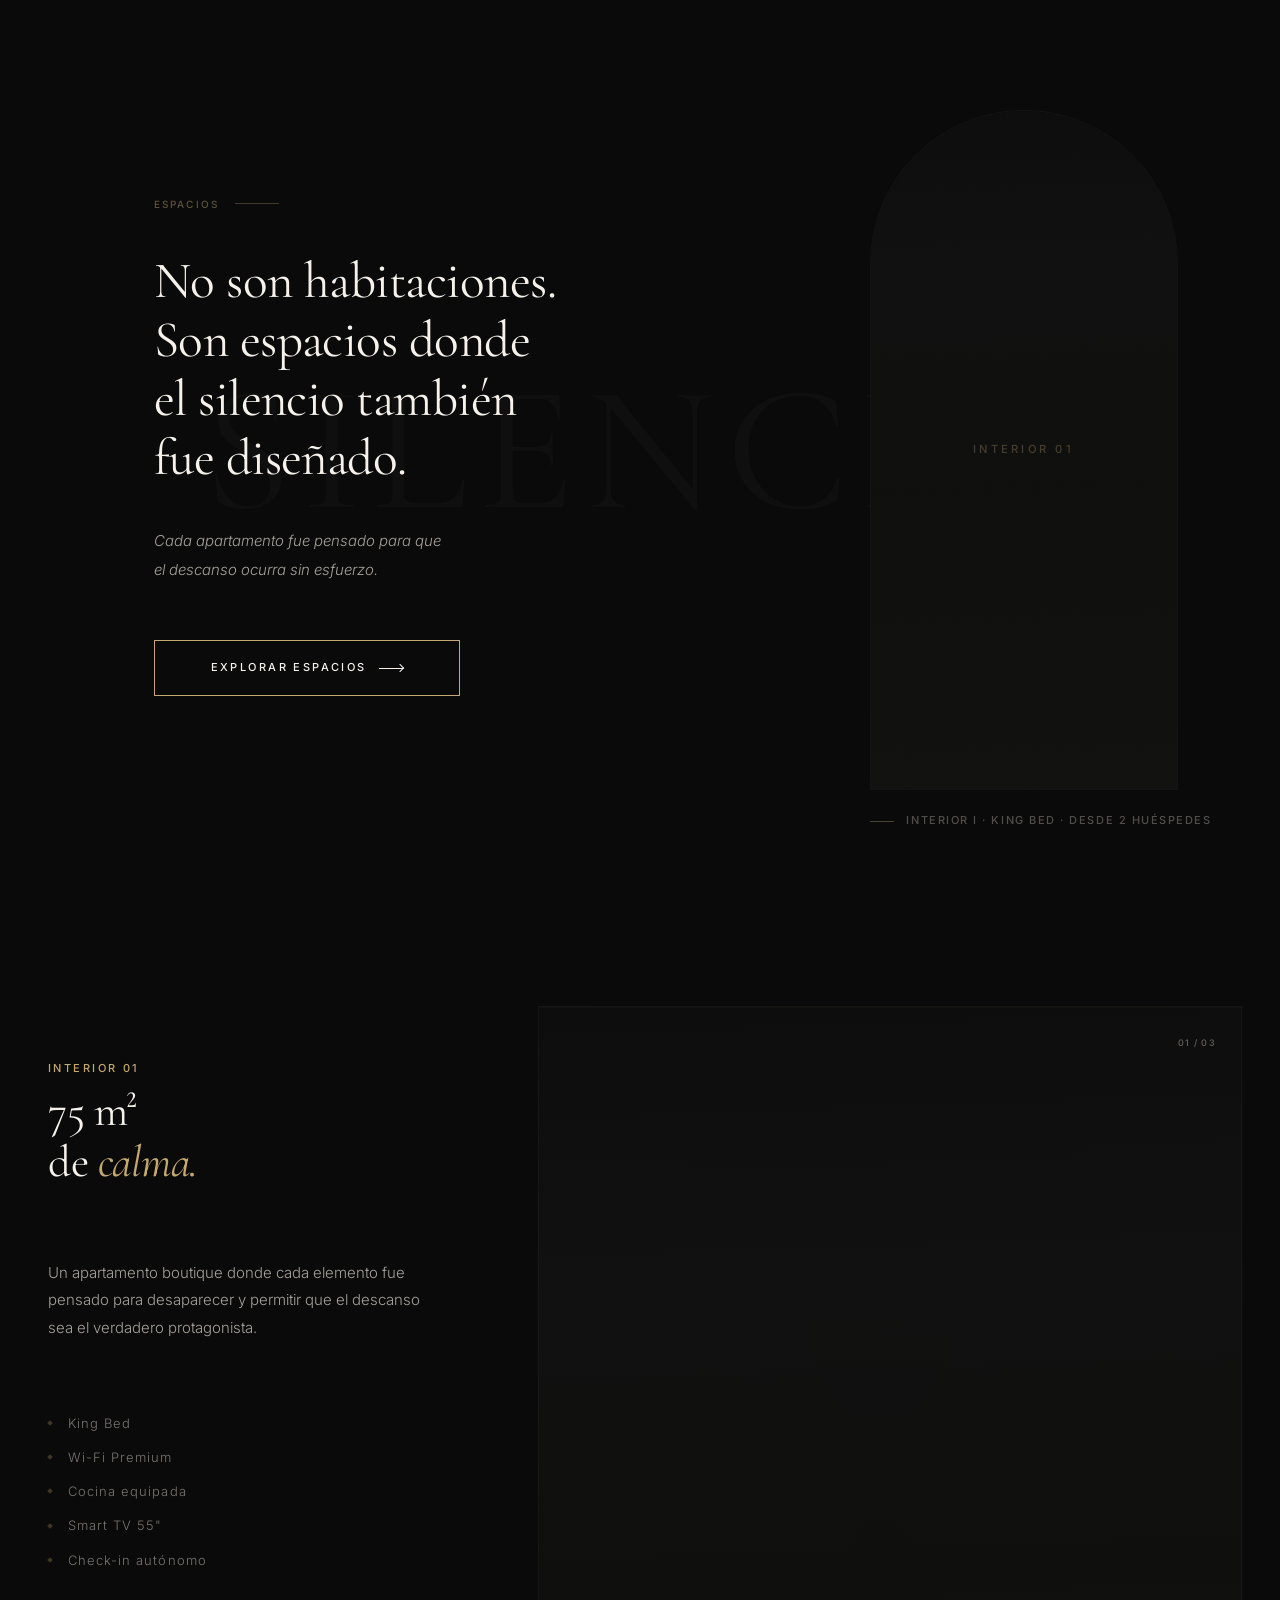
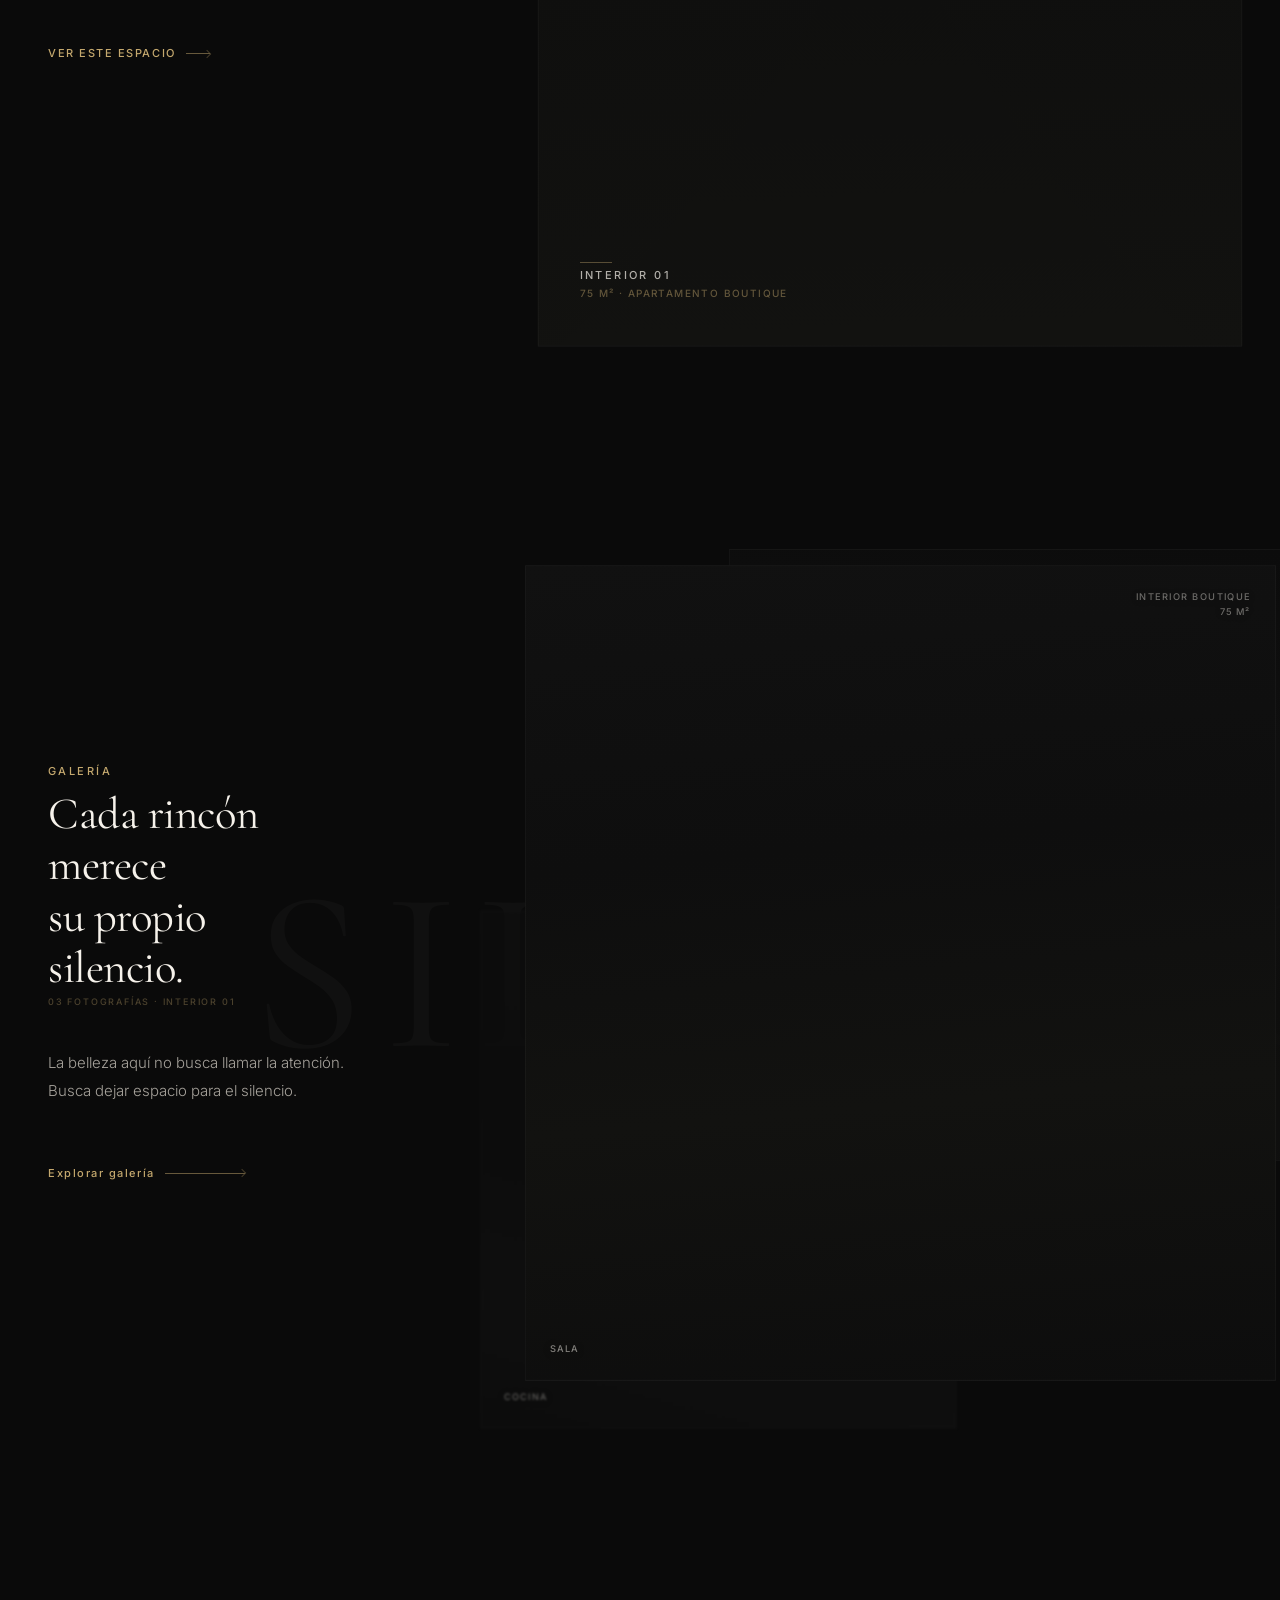
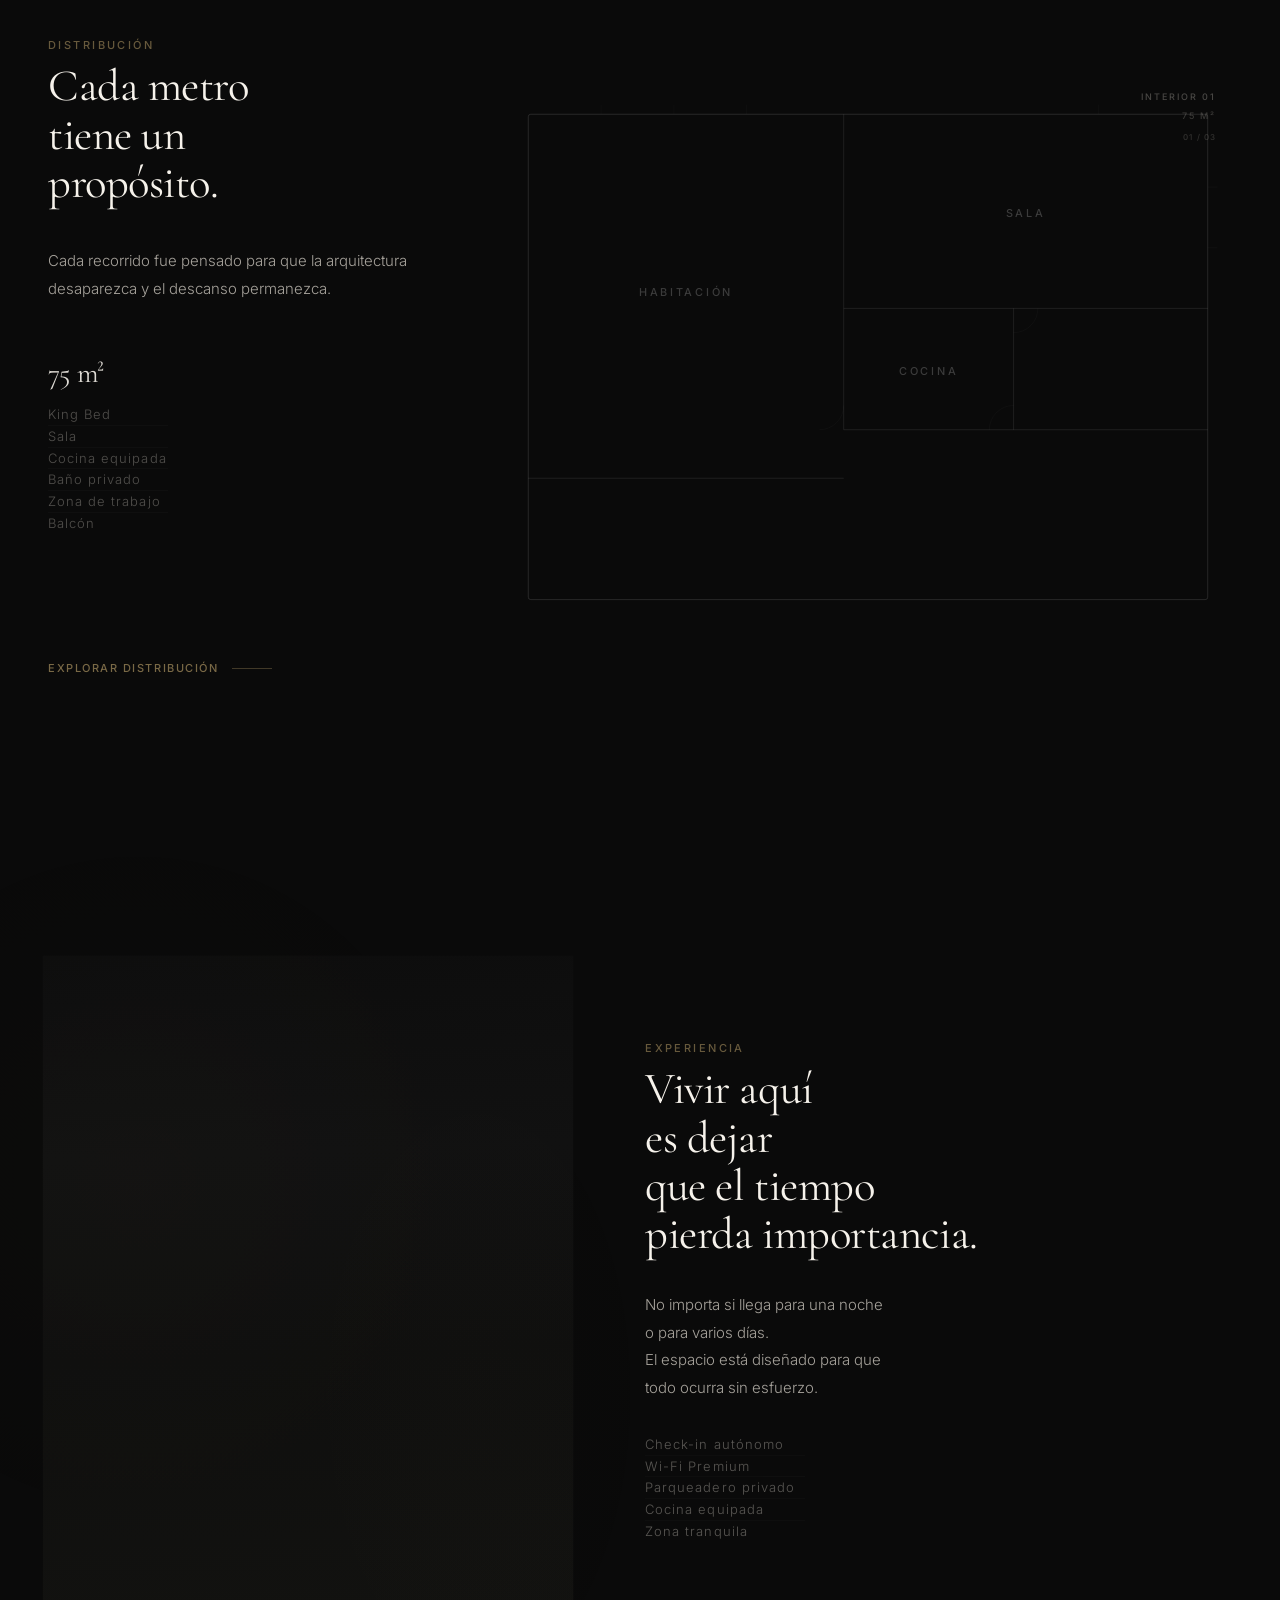
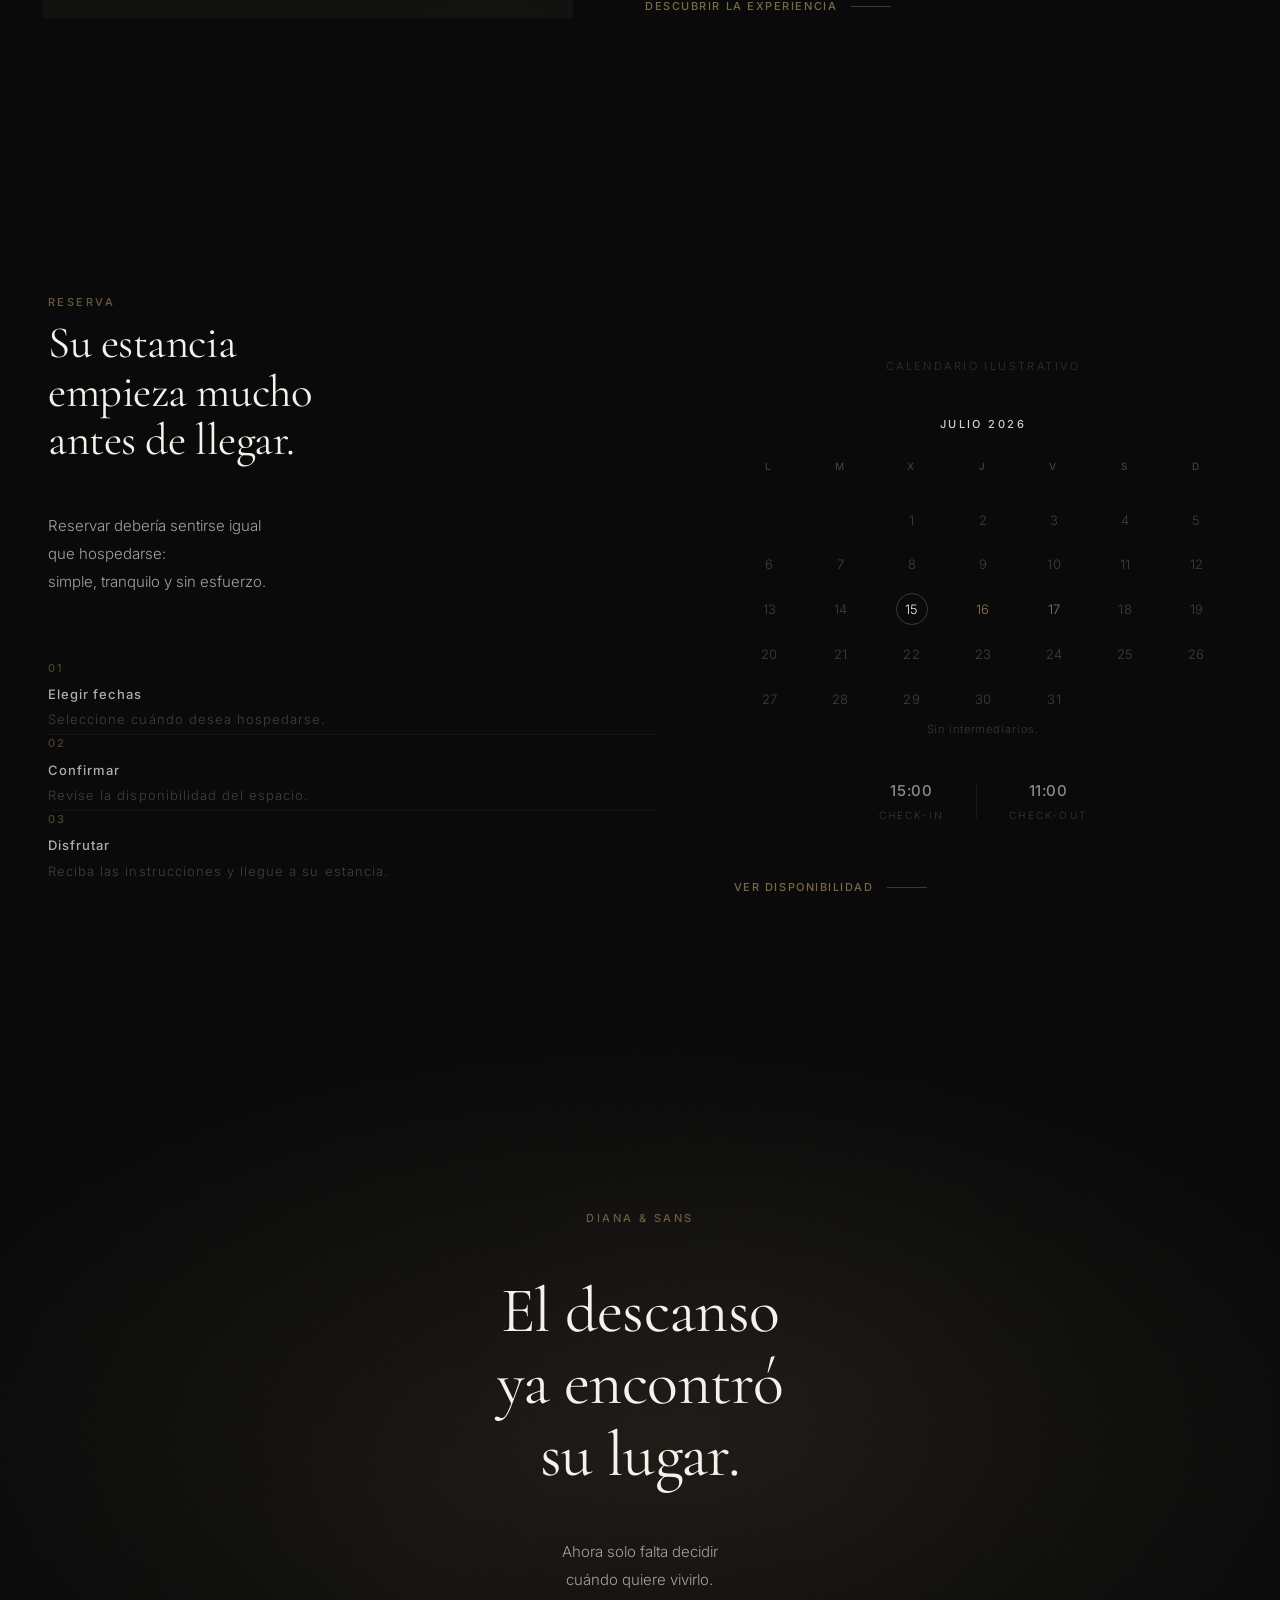
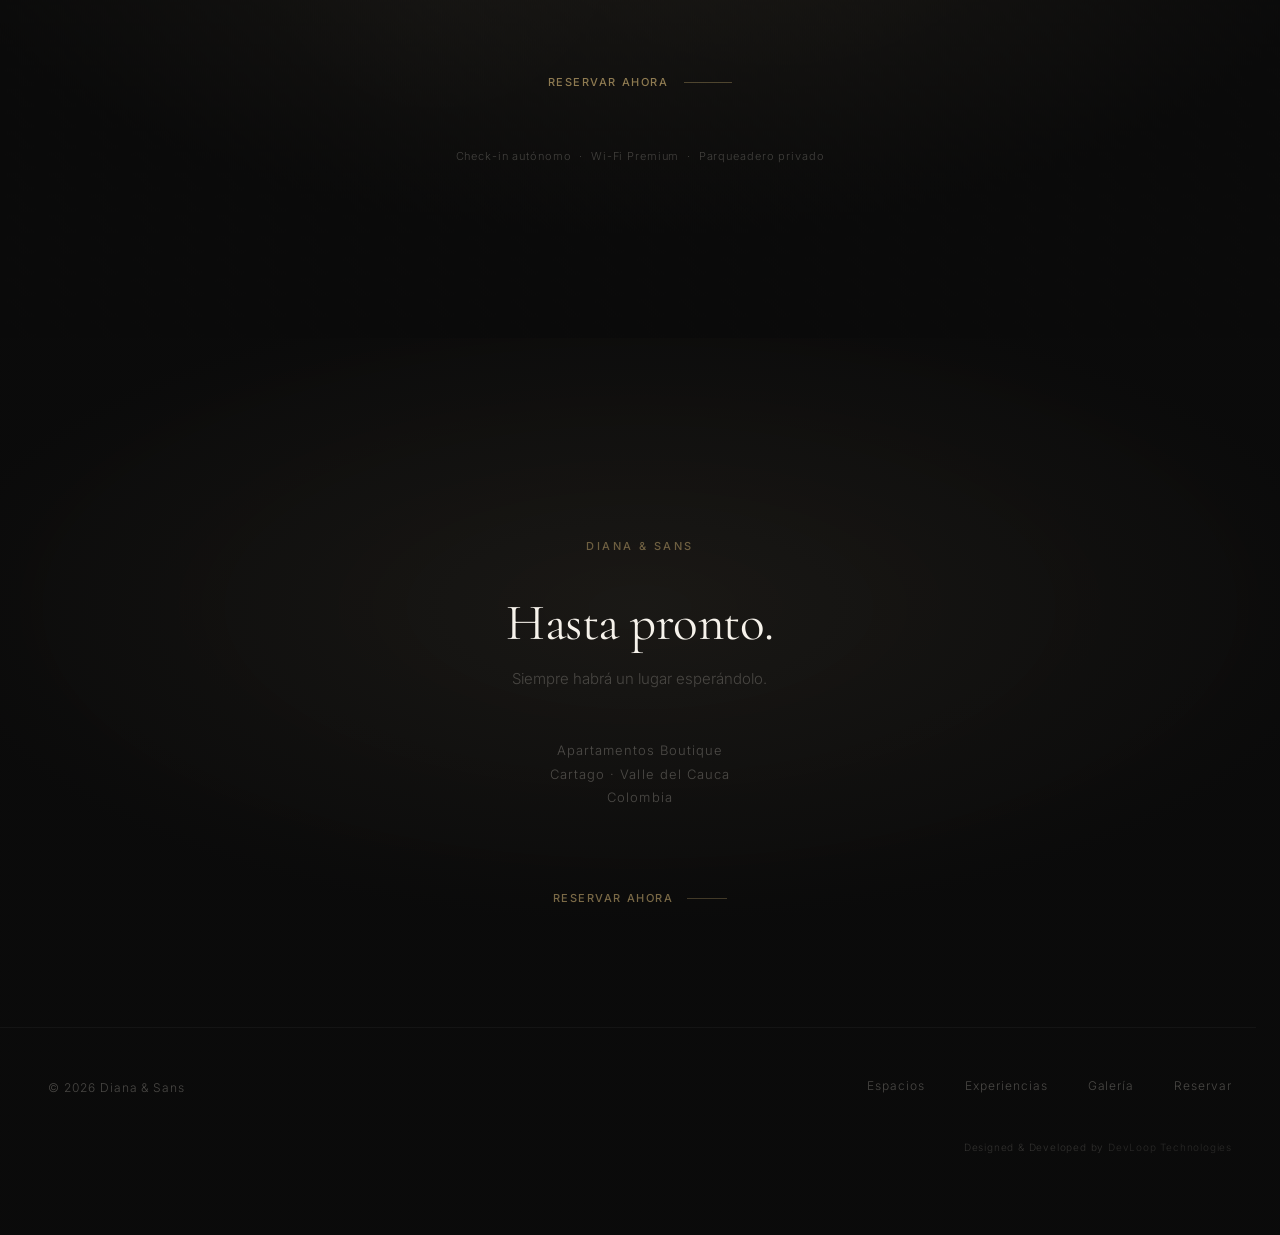
==== commit d843bad9: "refine footer: texture bg, floating reveal, warm phrase, link hover, wider divider" ====
--- a/espacios.html
+++ b/espacios.html
@@ -493,6 +493,7 @@
       <div class="site-footer__closing">
         <span class="site-footer__brand">Diana & Sans</span>
         <h2 class="site-footer__title">Hasta pronto.</h2>
+      <p class="site-footer__subtitle">Siempre habrá un lugar esperándolo.</p>
         <p class="site-footer__location">
           Apartamentos Boutique<br>
           Cartago · Valle del Cauca<br>
--- a/assets/css/espacios-page.css
+++ b/assets/css/espacios-page.css
@@ -2285,12 +2285,40 @@
 .site-footer {
   background-color: var(--color-black-absolute);
   position: relative;
+  overflow: hidden;
+}
+
+/* Subtle texture — dark concrete / soft fabric */
+.site-footer::before {
+  content: '';
+  position: absolute;
+  inset: 0;
+  background:
+    radial-gradient(ellipse 80% 50% at 50% 30%, rgba(30, 28, 24, 0.7) 0%, rgba(10, 10, 10, 0.95) 70%),
+    linear-gradient(178deg, #141210 0%, #111010 40%, #0e0d0c 100%);
+  z-index: 0;
+}
+
+.site-footer::after {
+  content: '';
+  position: absolute;
+  inset: 0;
+  background:
+    repeating-conic-gradient(
+      rgba(255, 255, 255, 0.003) 0% 25%,
+      transparent 0% 50%
+    ) 0 0 / 2px 2px;
+  opacity: 0.4;
+  pointer-events: none;
+  z-index: 0;
 }
 
 .site-footer__inner {
+  position: relative;
+  z-index: 1;
   max-width: var(--grid-container);
   margin: 0 auto;
-  padding: var(--space-160) var(--grid-page-margin) var(--space-80);
+  padding: var(--space-200) var(--grid-page-margin) var(--space-80);
   display: flex;
   flex-direction: column;
   align-items: center;
@@ -2313,7 +2341,7 @@
   text-transform: uppercase;
   color: var(--color-gold);
   opacity: 0.5;
-  margin-bottom: var(--space-32);
+  margin-bottom: var(--space-40);
 }
 
 .site-footer__title {
@@ -2323,6 +2351,16 @@
   line-height: 1.1;
   color: var(--color-ivory);
   letter-spacing: -0.01em;
+  margin-bottom: var(--space-16);
+}
+
+.site-footer__subtitle {
+  font-family: var(--font-body);
+  font-size: var(--text-body);
+  font-weight: var(--weight-body-light);
+  color: var(--color-gray-warm);
+  line-height: 1.6;
+  opacity: 0.35;
   margin-bottom: var(--space-48);
 }
 
@@ -2335,7 +2373,7 @@
   letter-spacing: var(--tracking-wide);
   opacity: 0.4;
   text-align: center;
-  margin-bottom: var(--space-56);
+  margin-bottom: var(--space-80);
 }
 
 /* ── CTA ── */
@@ -2401,7 +2439,8 @@
 
 /* ── Divider ── */
 .site-footer__divider {
-  width: 100%;
+  width: 100vw;
+  margin-left: calc(-50vw + 50%);
   height: 1px;
   background-color: rgba(255, 255, 255, 0.04);
   margin-bottom: var(--space-48);
@@ -2422,13 +2461,13 @@
   font-weight: var(--weight-body-light);
   letter-spacing: var(--tracking-wide);
   color: var(--color-gray-warm);
-  opacity: 0.3;
+  opacity: 0.4;
 }
 
 .site-footer__nav {
   display: flex;
   align-items: center;
-  gap: var(--space-32);
+  gap: var(--space-40);
 }
 
 .site-footer__link {
@@ -2437,14 +2476,32 @@
   font-weight: var(--weight-body-light);
   letter-spacing: var(--tracking-wide);
   color: var(--color-gray-warm);
+  opacity: 0.4;
+  text-decoration: none;
+  position: relative;
+  padding-bottom: 4px;
+  transition: opacity 0.4s var(--ease-out), color 0.4s var(--ease-out);
+}
+
+.site-footer__link::after {
+  content: '';
+  position: absolute;
+  bottom: 0;
+  left: 0;
+  width: 0;
+  height: 1px;
+  background-color: var(--color-ivory);
   opacity: 0.3;
-  text-decoration: none;
-  transition: opacity 0.4s var(--ease-out), color 0.4s var(--ease-out);
+  transition: width 0.5s cubic-bezier(0.16, 1, 0.3, 1);
 }
 
 .site-footer__link:hover {
   opacity: 0.7;
   color: var(--color-ivory);
+}
+
+.site-footer__link:hover::after {
+  width: 100%;
 }
 
 /* ── DevLoop credit ── */
@@ -2454,7 +2511,7 @@
   font-weight: var(--weight-body-light);
   letter-spacing: var(--tracking-wide);
   color: var(--color-gray-warm);
-  opacity: 0.15;
+  opacity: 0.25;
   align-self: flex-end;
 }
 
@@ -2465,14 +2522,23 @@
 /* ── Reveal animation ── */
 .site-footer .site-footer__closing {
   opacity: 0;
-  transform: translateY(16px);
+  transform: translateY(40px);
 }
 
 .site-footer.revealed .site-footer__closing {
   opacity: 1;
   transform: translateY(0);
-  transition: opacity 1s cubic-bezier(0.16, 1, 0.3, 1) 0.2s,
-              transform 1s cubic-bezier(0.16, 1, 0.3, 1) 0.2s;
+  transition: opacity 1.4s cubic-bezier(0.16, 1, 0.3, 1) 0.3s,
+              transform 1.4s cubic-bezier(0.16, 1, 0.3, 1) 0.3s;
+}
+
+.site-footer .site-footer__subtitle {
+  opacity: 0;
+}
+
+.site-footer.revealed .site-footer__subtitle {
+  opacity: 0.35;
+  transition: opacity 1.2s cubic-bezier(0.16, 1, 0.3, 1) 0.6s;
 }
 
 /* ===========================
@@ -3450,11 +3516,15 @@
 
   /* ── Site Footer: mobile ── */
   .site-footer__inner {
-    padding: var(--space-120) var(--grid-page-margin) var(--space-64);
+    padding: var(--space-160) var(--grid-page-margin) var(--space-64);
   }
 
   .site-footer__title {
     font-size: clamp(1.75rem, 7vw, 2.5rem);
+  }
+
+  .site-footer__location {
+    margin-bottom: var(--space-64);
   }
 
   .site-footer__bottom {
@@ -3467,7 +3537,7 @@
   .site-footer__nav {
     flex-wrap: wrap;
     justify-content: center;
-    gap: var(--space-24);
+    gap: var(--space-28);
   }
 
   .site-footer__credit {
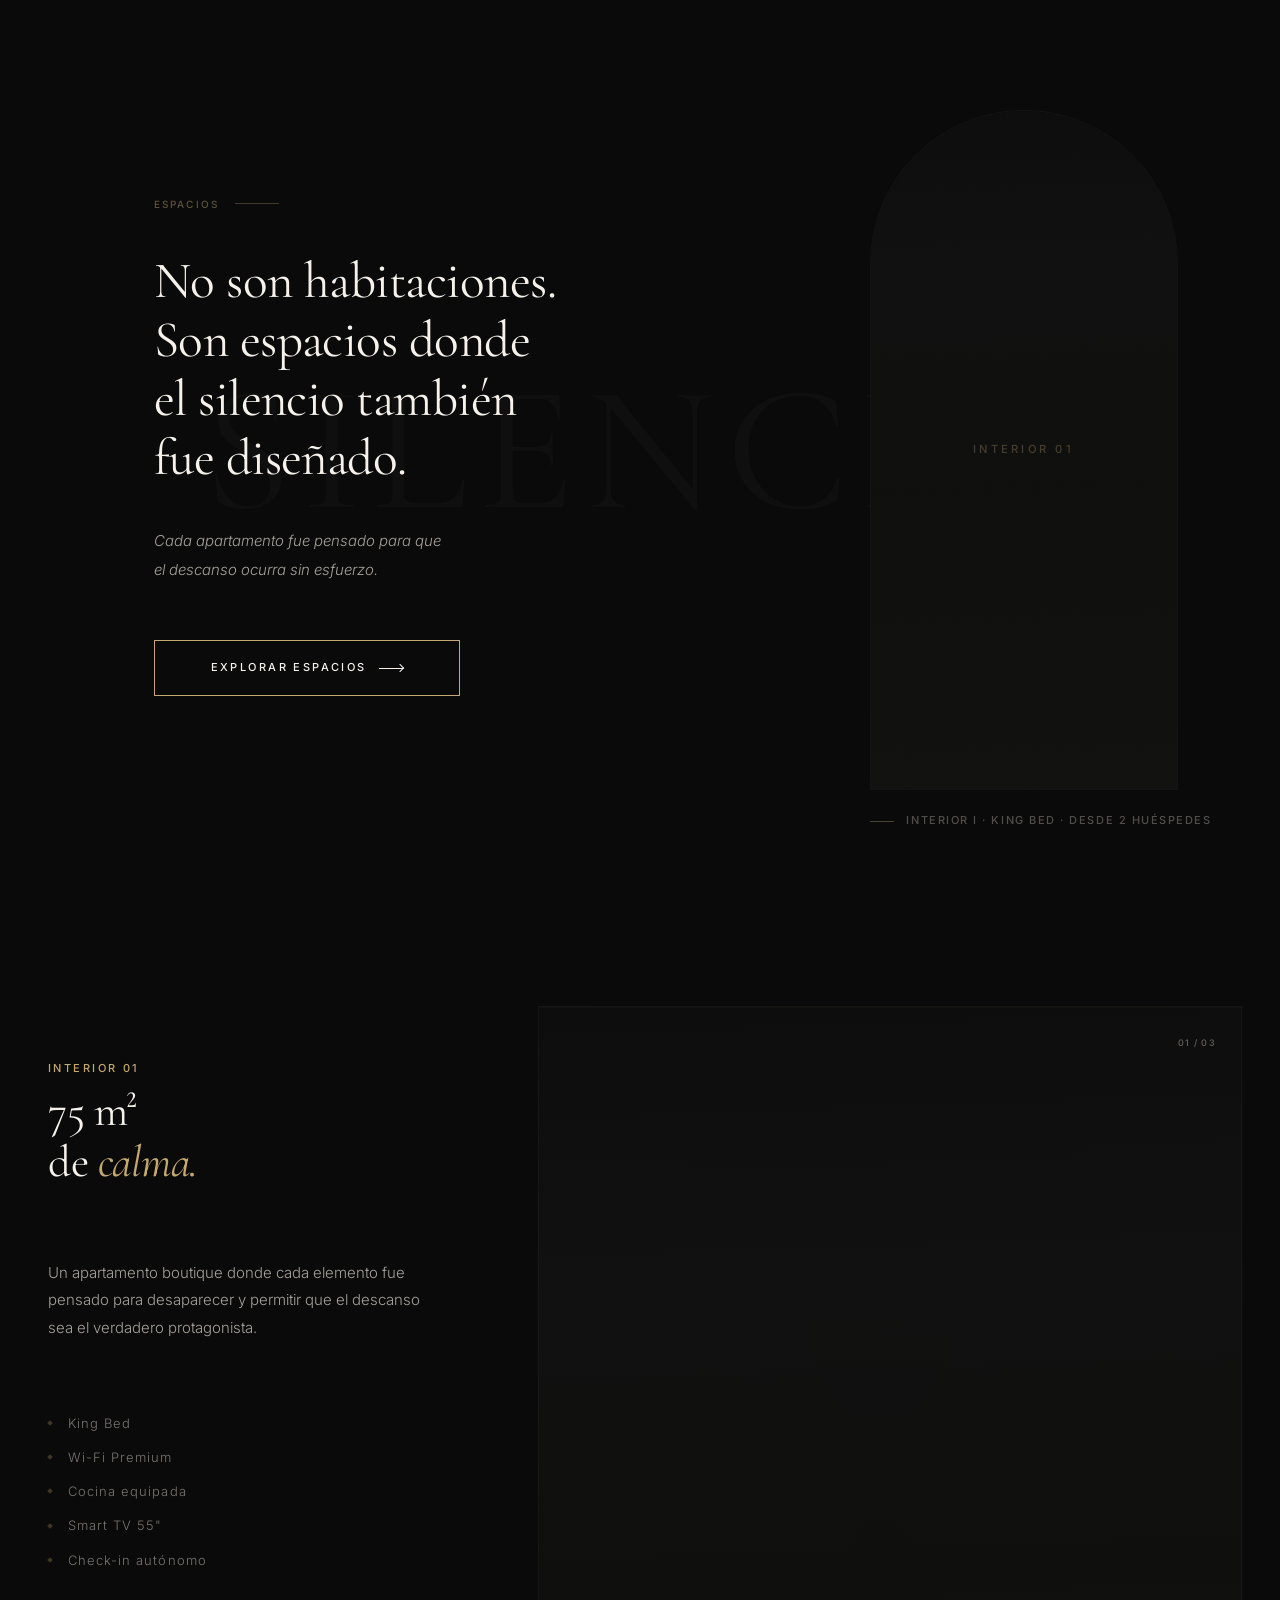
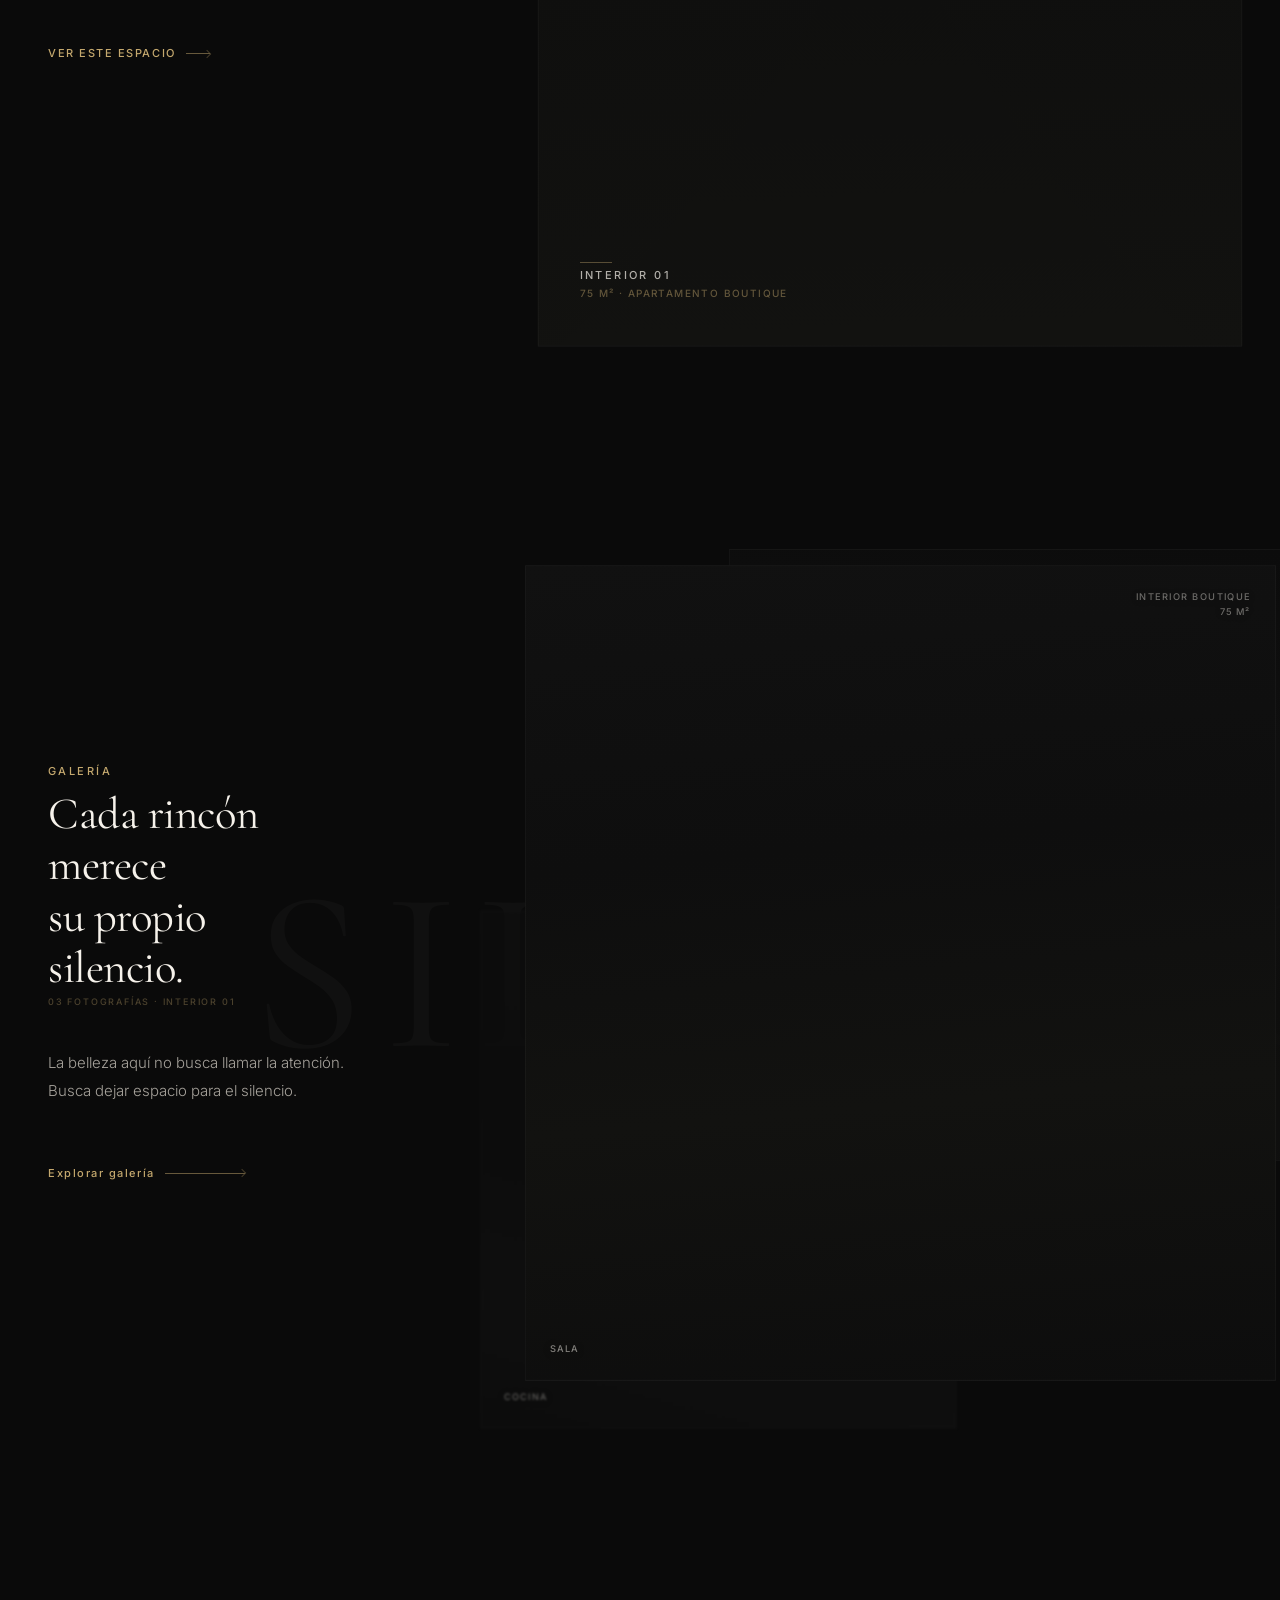
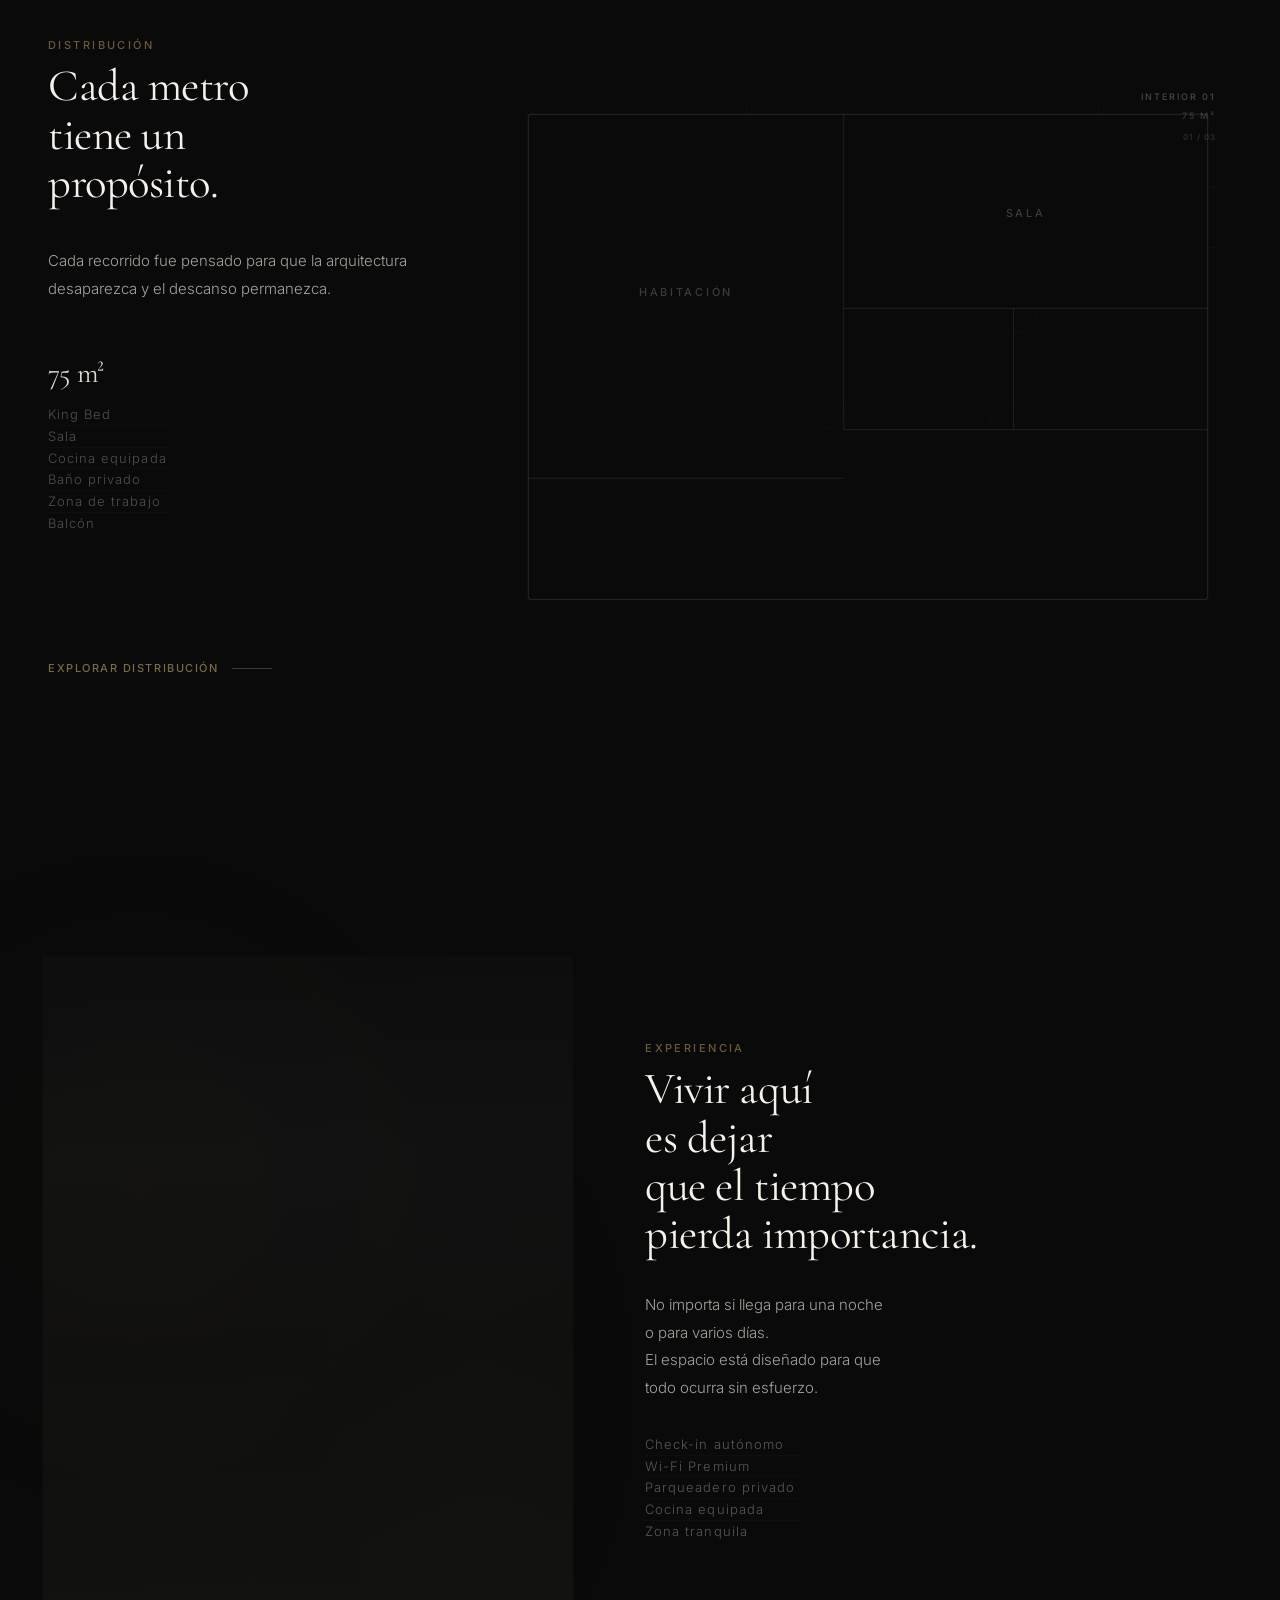
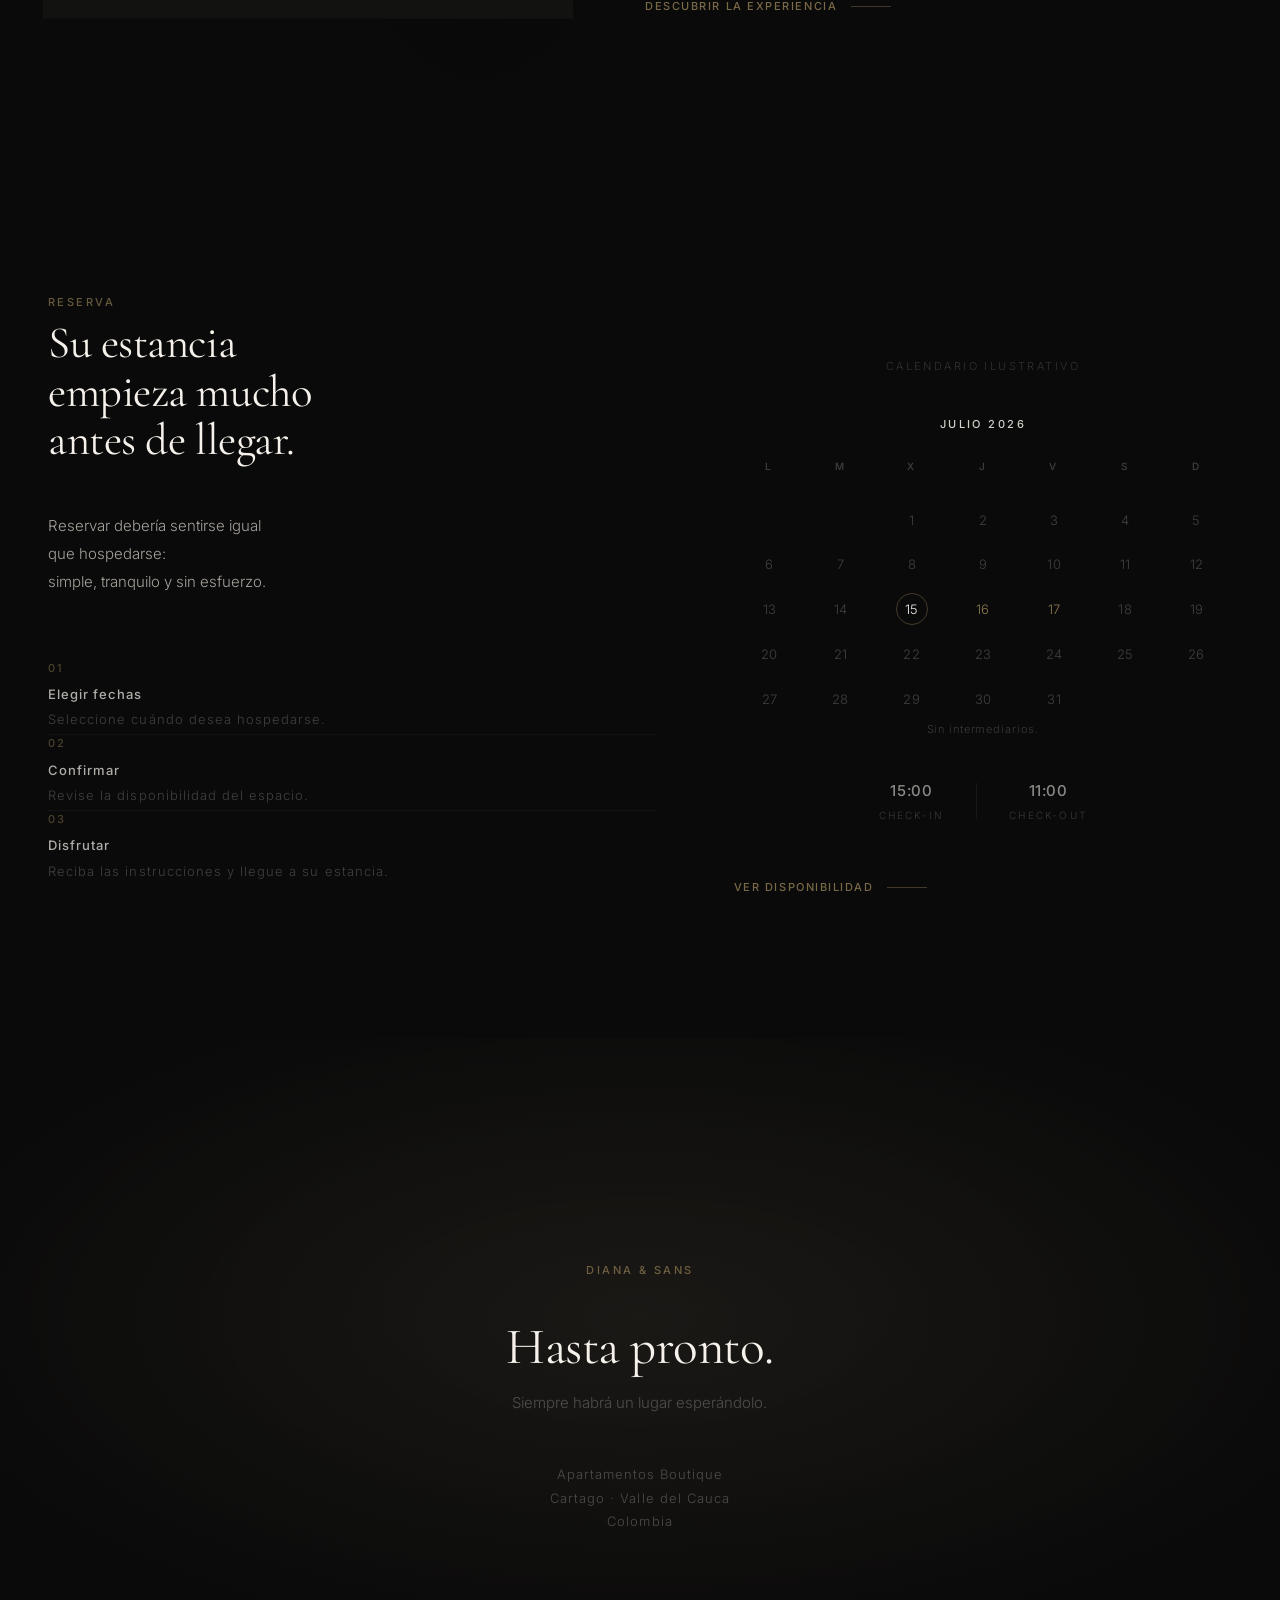
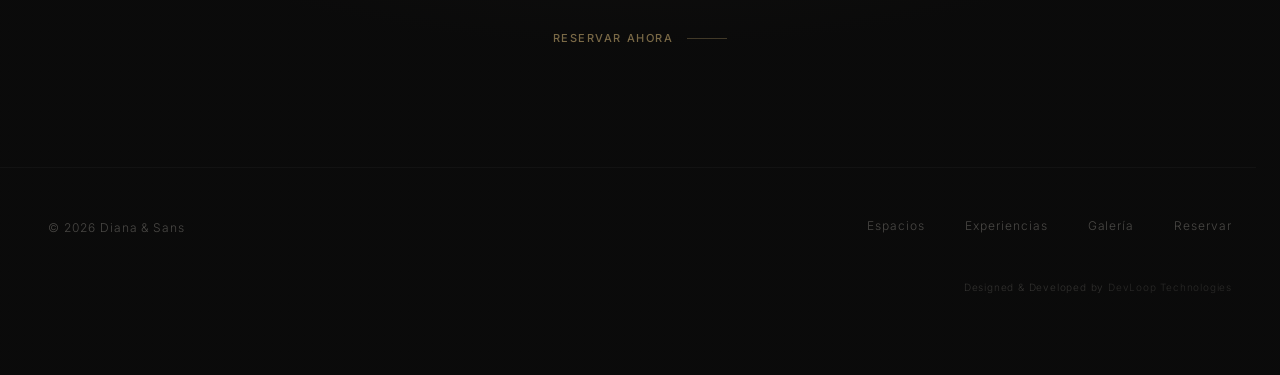
==== commit 5c61bd1f: "Elimina el closing hero (primer CTA) en la pagina de Espacios" ====
--- a/espacios.html
+++ b/espacios.html
@@ -460,30 +460,6 @@
     </div>
   </section>
 
-  <!-- CLOSING HERO — Cinematic Finale -->
-  <section class="closing-hero">
-    <div class="closing-hero__bg"></div>
-    <div class="closing-hero__content">
-      <span class="closing-hero__overline">Diana & Sans</span>
-      <h2 class="closing-hero__title">
-        El descanso<br>
-        ya encontró<br>
-        su lugar.
-      </h2>
-      <p class="closing-hero__copy">
-        Ahora solo falta decidir<br>
-        cuándo quiere vivirlo.
-      </p>
-      <a href="#reservar" class="closing-hero__cta">
-        <span class="closing-hero__cta-text">Reservar ahora</span>
-        <span class="closing-hero__cta-line"></span>
-      </a>
-      <p class="closing-hero__amenities">
-        Check-in autónomo &nbsp;·&nbsp; Wi-Fi Premium &nbsp;·&nbsp; Parqueadero privado
-      </p>
-    </div>
-  </section>
-
   <!-- FOOTER — Last Silence -->
   <footer class="site-footer">
 
--- a/assets/css/espacios-page.css
+++ b/assets/css/espacios-page.css
@@ -2342,6 +2342,7 @@
   color: var(--color-gold);
   opacity: 0.5;
   margin-bottom: var(--space-40);
+  margin-top: var(--space-24);
 }
 
 .site-footer__title {
@@ -2360,7 +2361,7 @@
   font-weight: var(--weight-body-light);
   color: var(--color-gray-warm);
   line-height: 1.6;
-  opacity: 0.35;
+  opacity: 0.4;
   margin-bottom: var(--space-48);
 }
 
@@ -2390,6 +2391,7 @@
   text-decoration: none;
   transition: opacity var(--duration-fast) var(--ease-out);
   opacity: 0.6;
+  margin-top: var(--space-16);
 }
 
 .site-footer__cta:hover {
@@ -2442,7 +2444,7 @@
   width: 100vw;
   margin-left: calc(-50vw + 50%);
   height: 1px;
-  background-color: rgba(255, 255, 255, 0.04);
+  background-color: rgba(255, 255, 255, 0.03);
   margin-bottom: var(--space-48);
 }
 
@@ -2537,7 +2539,7 @@
 }
 
 .site-footer.revealed .site-footer__subtitle {
-  opacity: 0.35;
+  opacity: 0.4;
   transition: opacity 1.2s cubic-bezier(0.16, 1, 0.3, 1) 0.6s;
 }
 
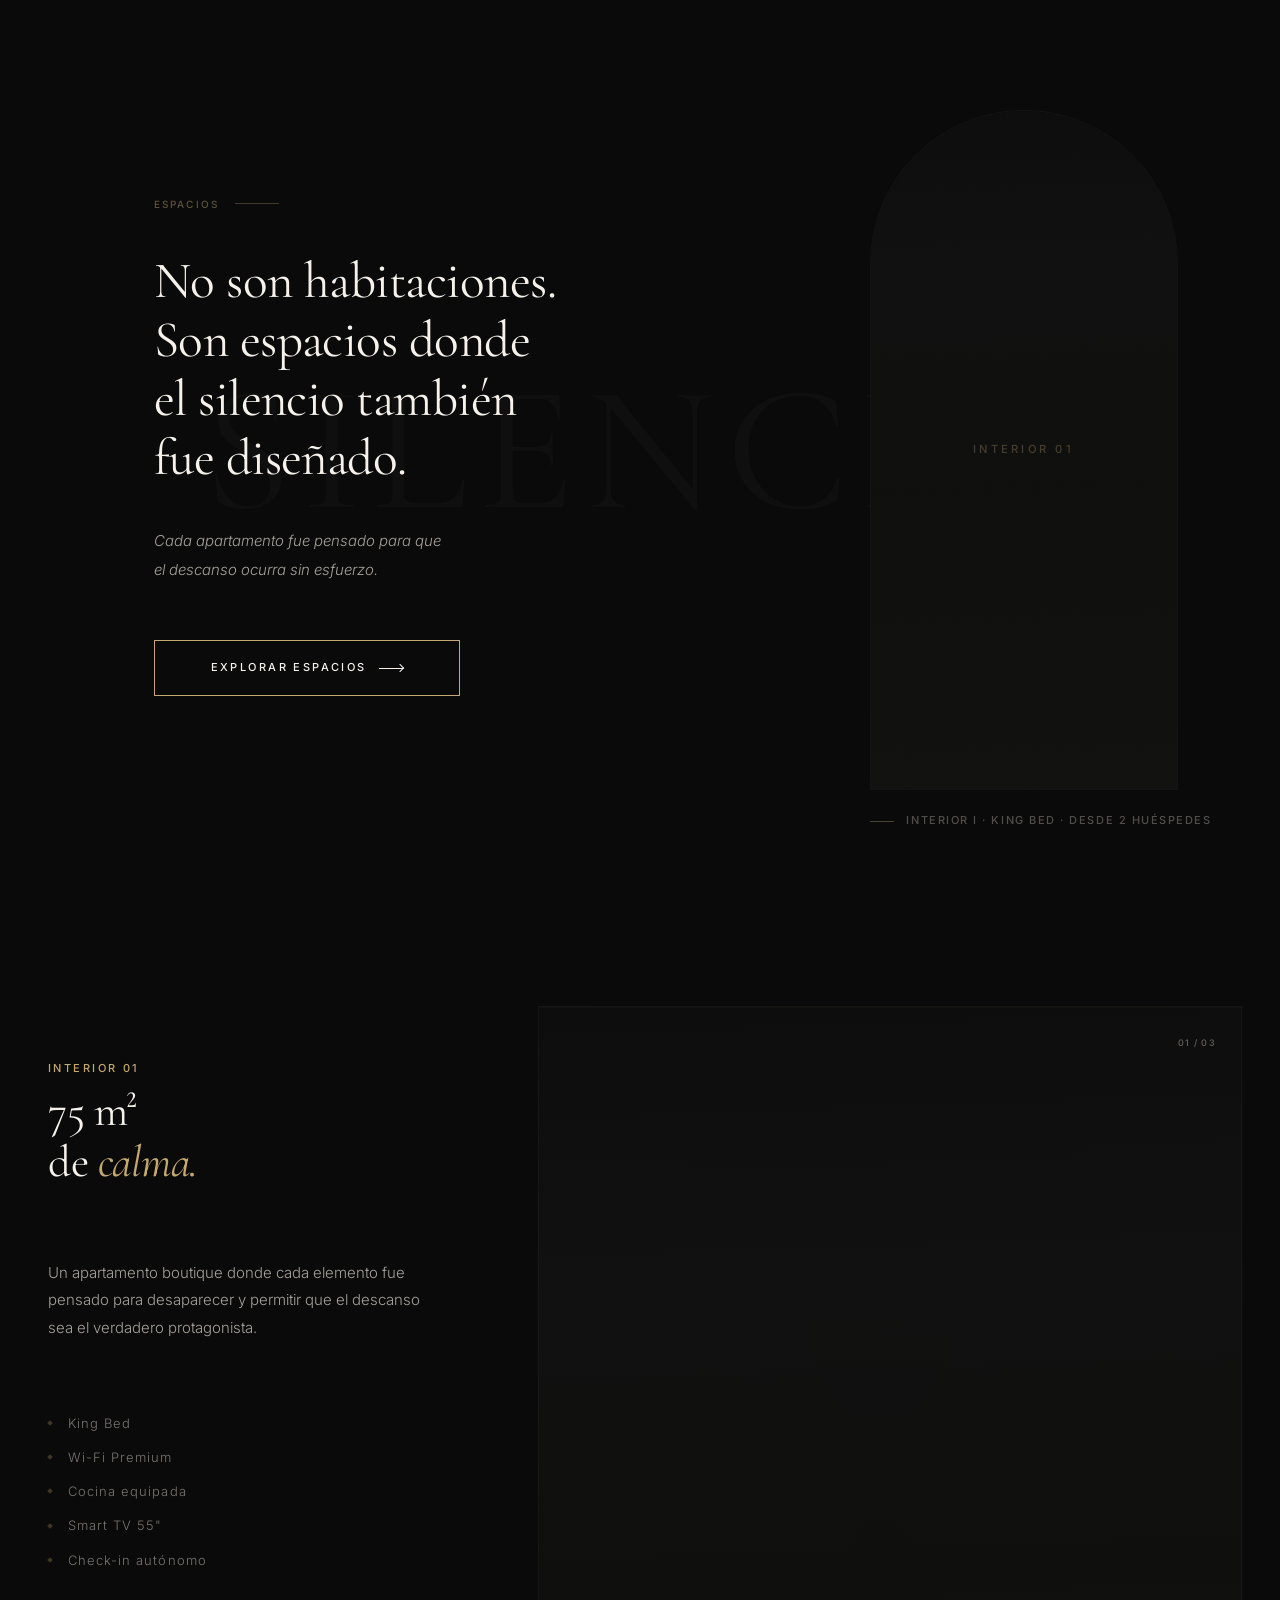
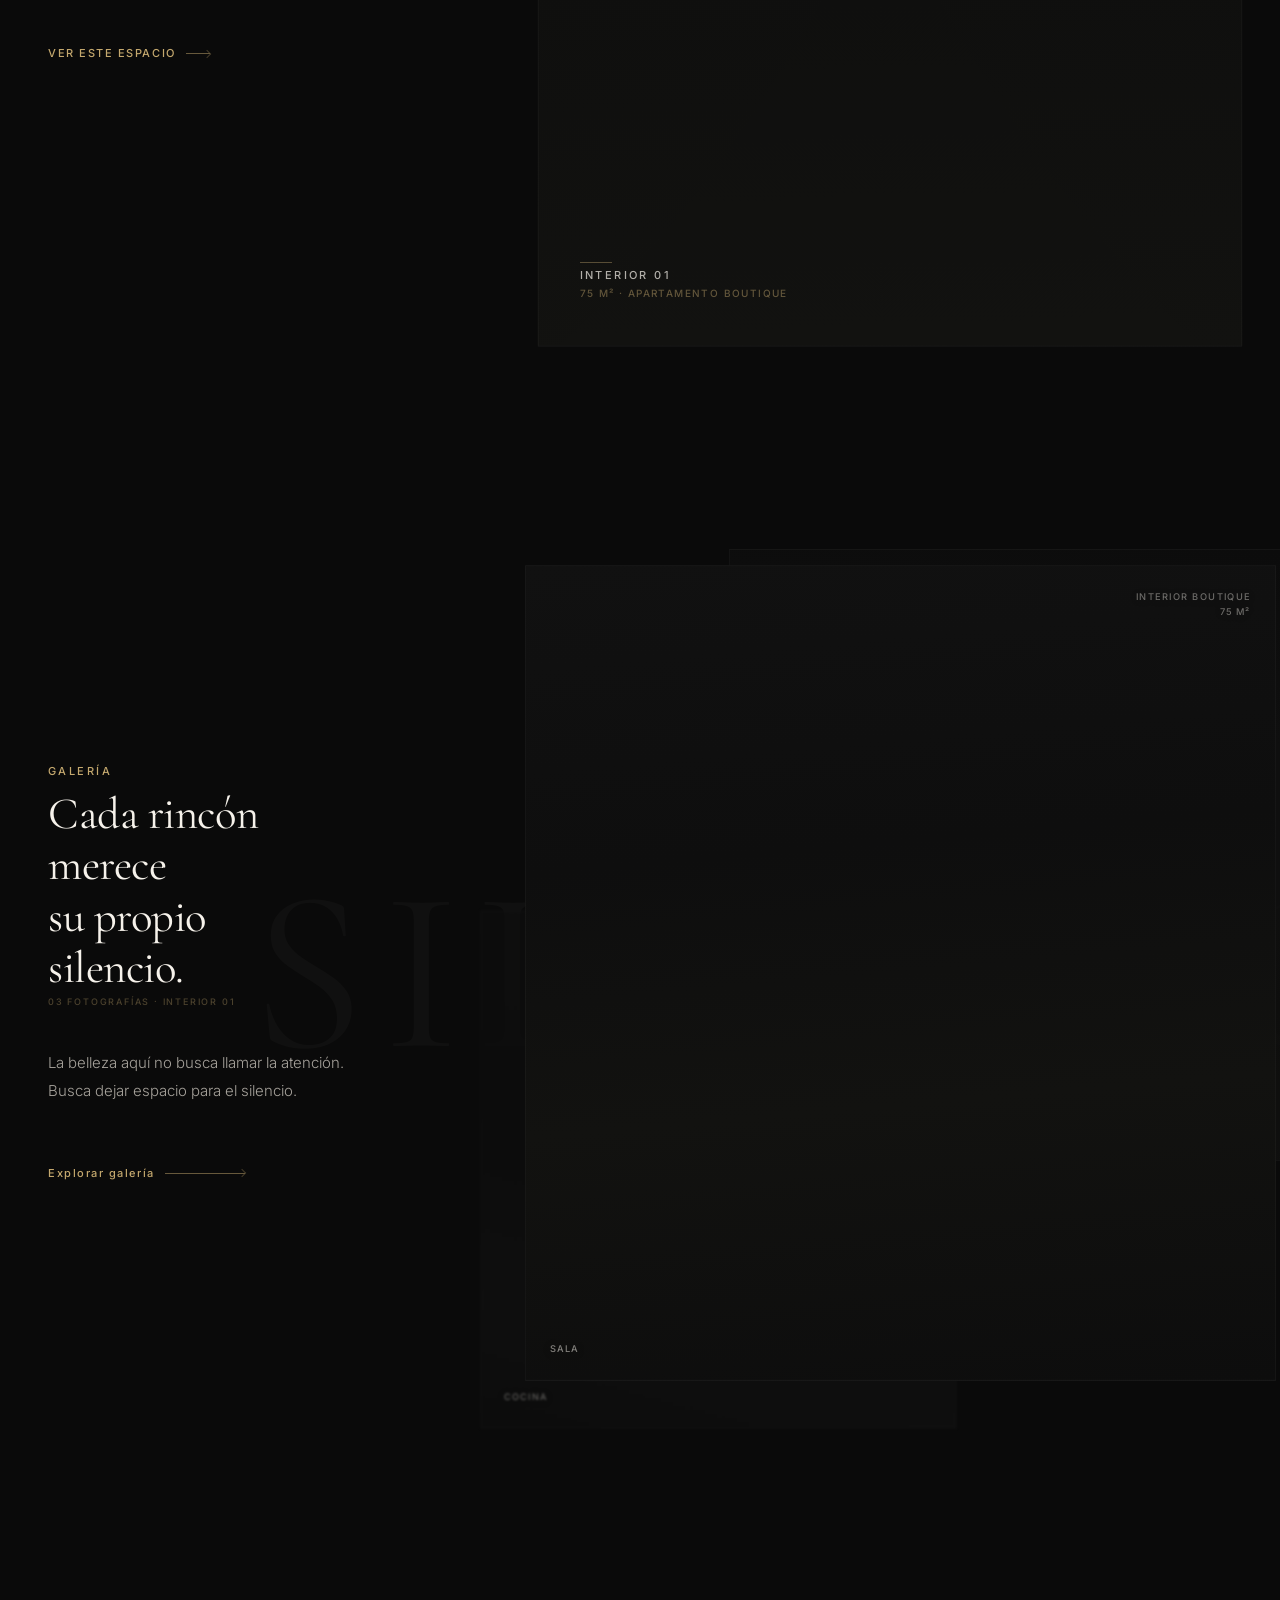
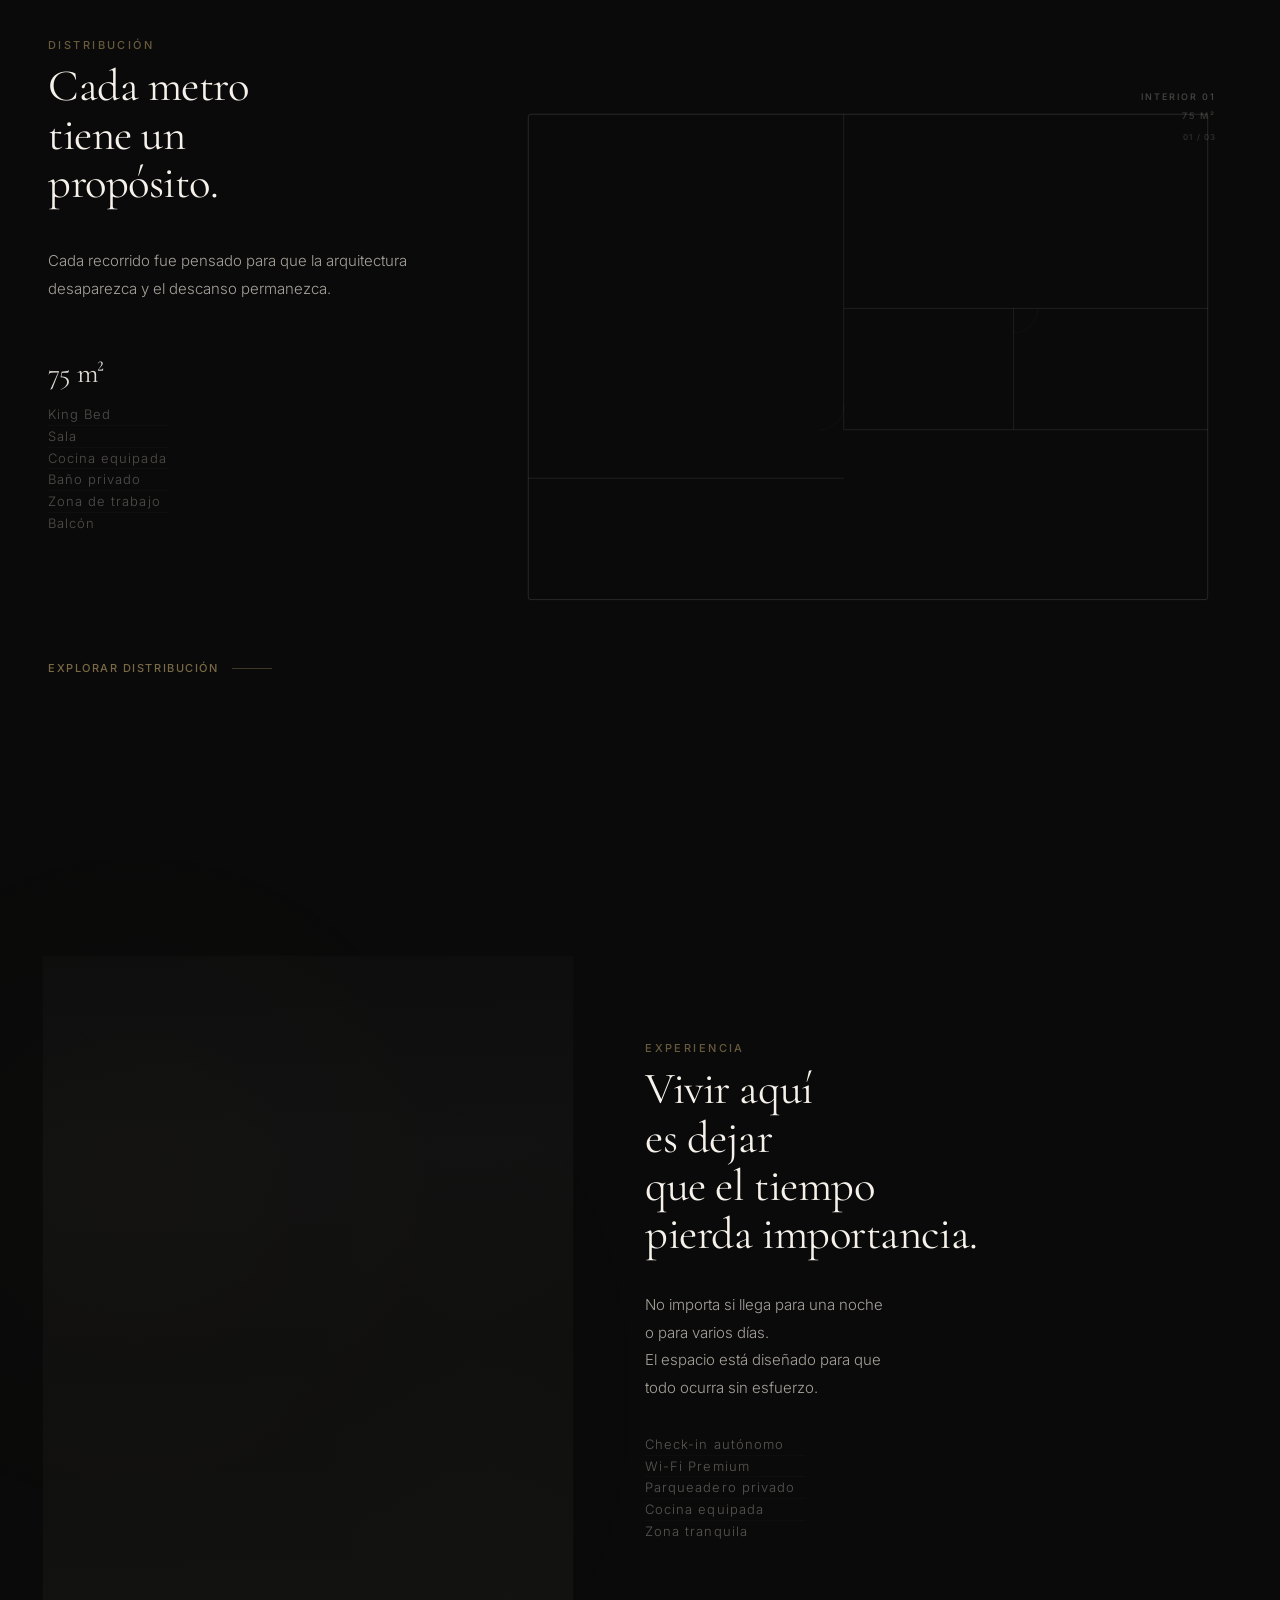
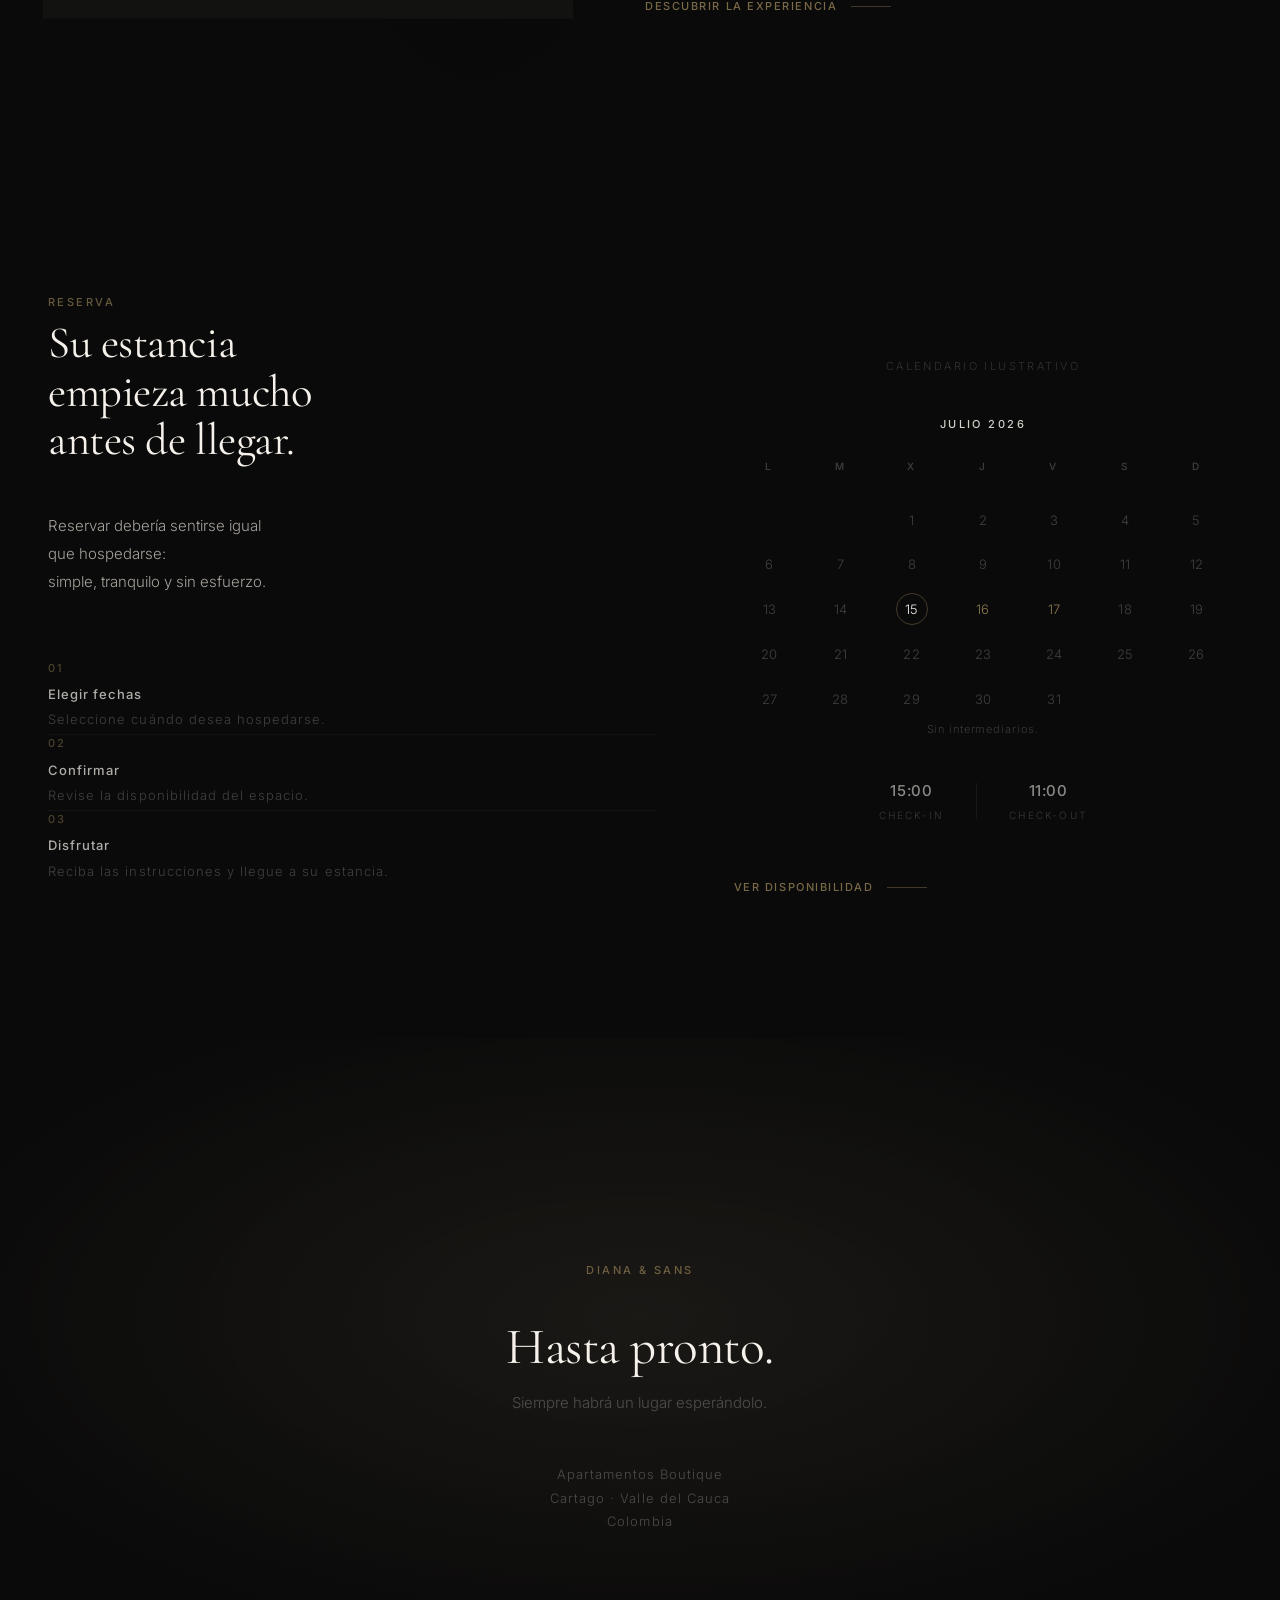
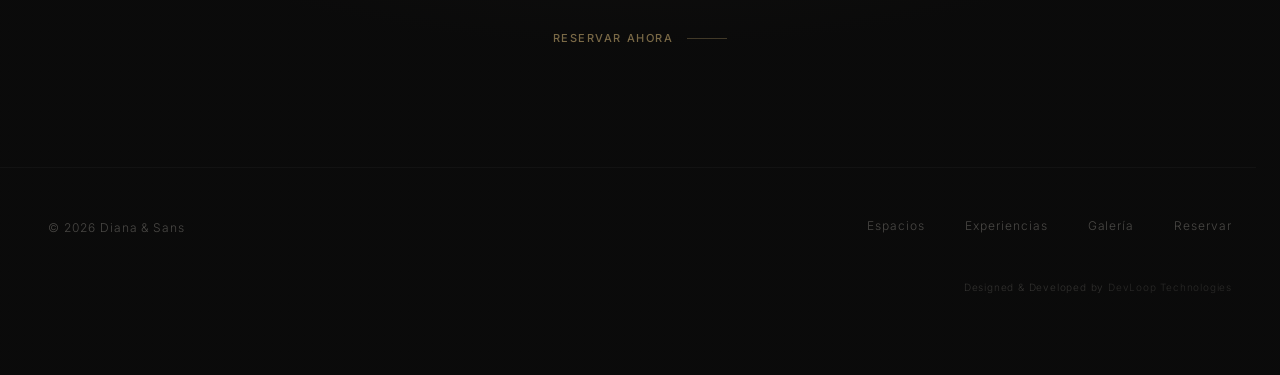
==== commit b5c72e56: "Galeria: nueva pagina standalone con Hero editorial MIRADAS (tipografia+encuadre+espacio negativo), " ====
--- a/espacios.html
+++ b/espacios.html
@@ -40,7 +40,7 @@
       <div class="navbar__menu">
         <a href="espacios.html" class="navbar__link">Espacios</a>
         <a href="experiencias.html" class="navbar__link">Experiencias</a>
-        <a href="index.html#galeria" class="navbar__link">Galería</a>
+        <a href="galeria.html" class="navbar__link">Galería</a>
         <a href="index.html#servicios" class="navbar__link">Servicios</a>
       </div>
       <div class="navbar__right">
@@ -58,7 +58,7 @@
   <div class="navbar__mobile-menu">
     <a href="espacios.html" class="navbar__link">Espacios</a>
     <a href="experiencias.html" class="navbar__link">Experiencias</a>
-    <a href="index.html#galeria" class="navbar__link">Galería</a>
+    <a href="galeria.html" class="navbar__link">Galería</a>
     <a href="index.html#servicios" class="navbar__link">Servicios</a>
     <a href="index.html#reservar" class="btn btn--primary">Reservar</a>
   </div>
